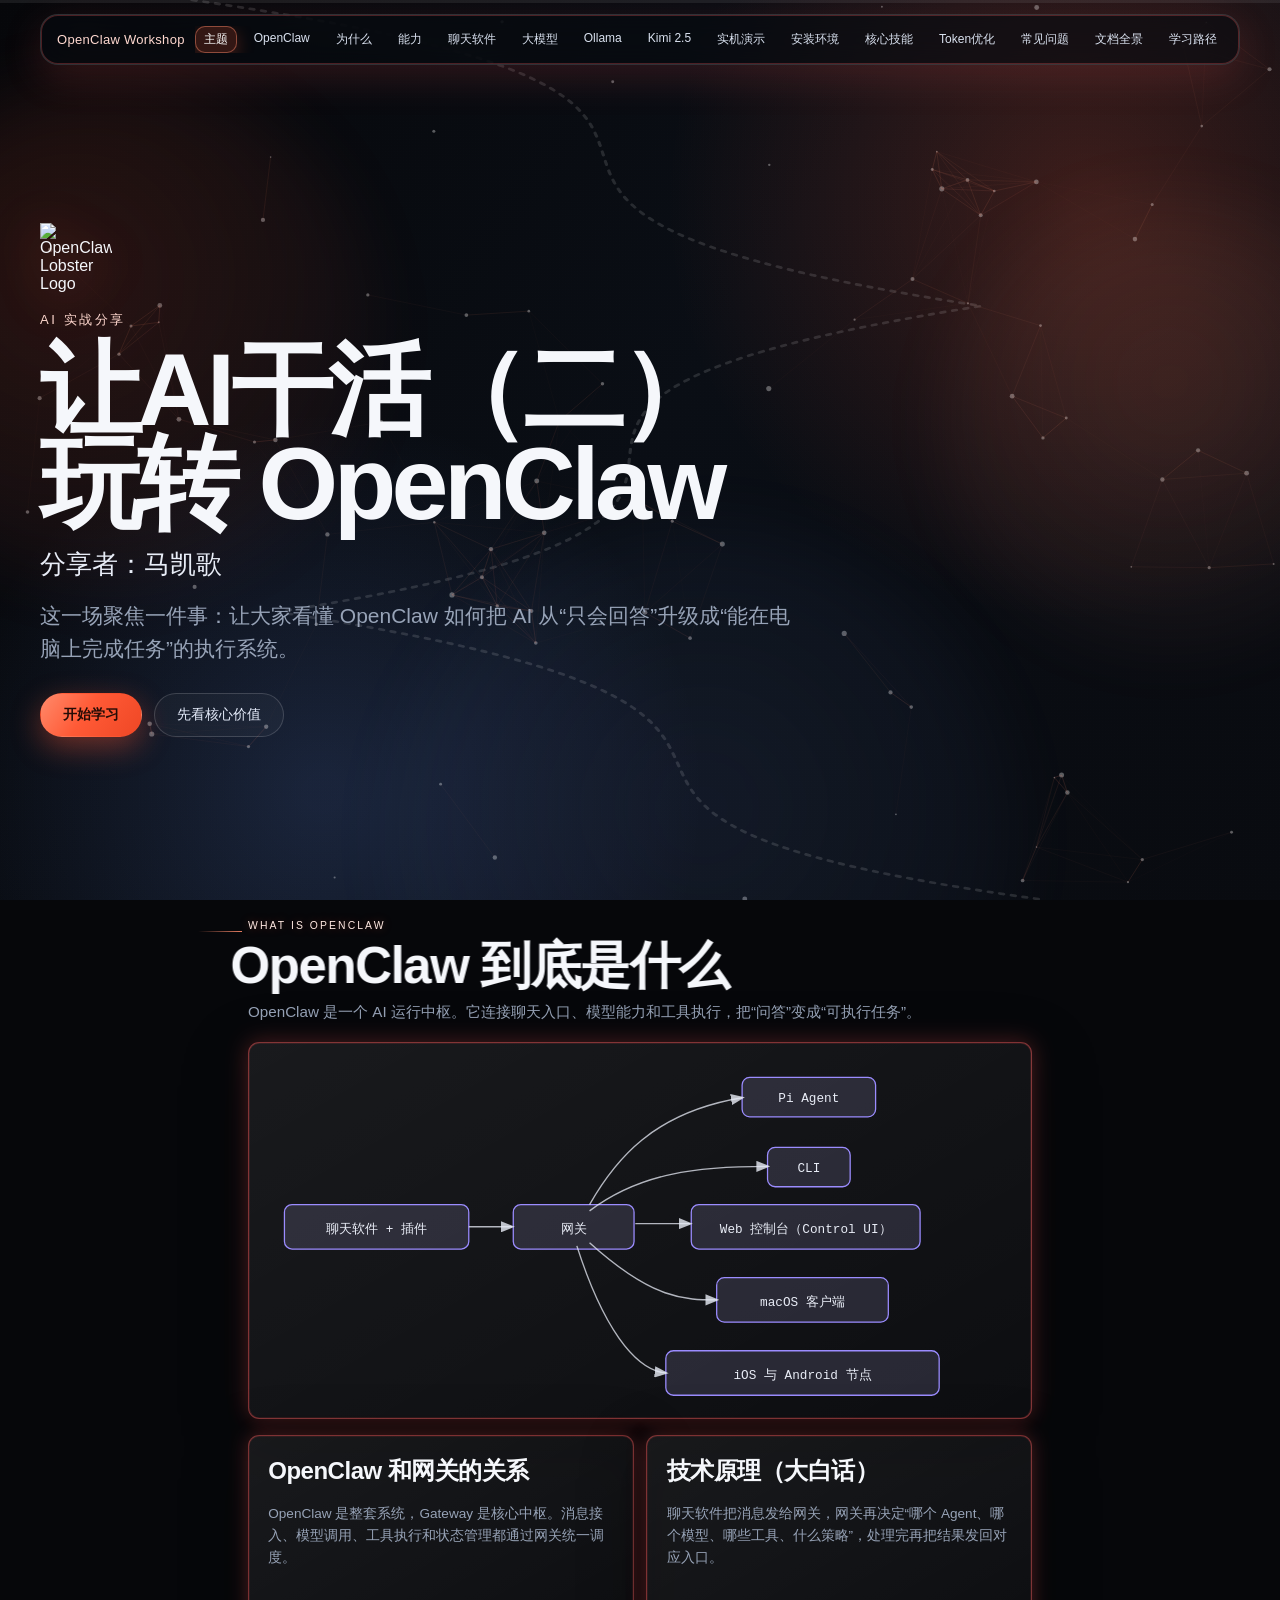
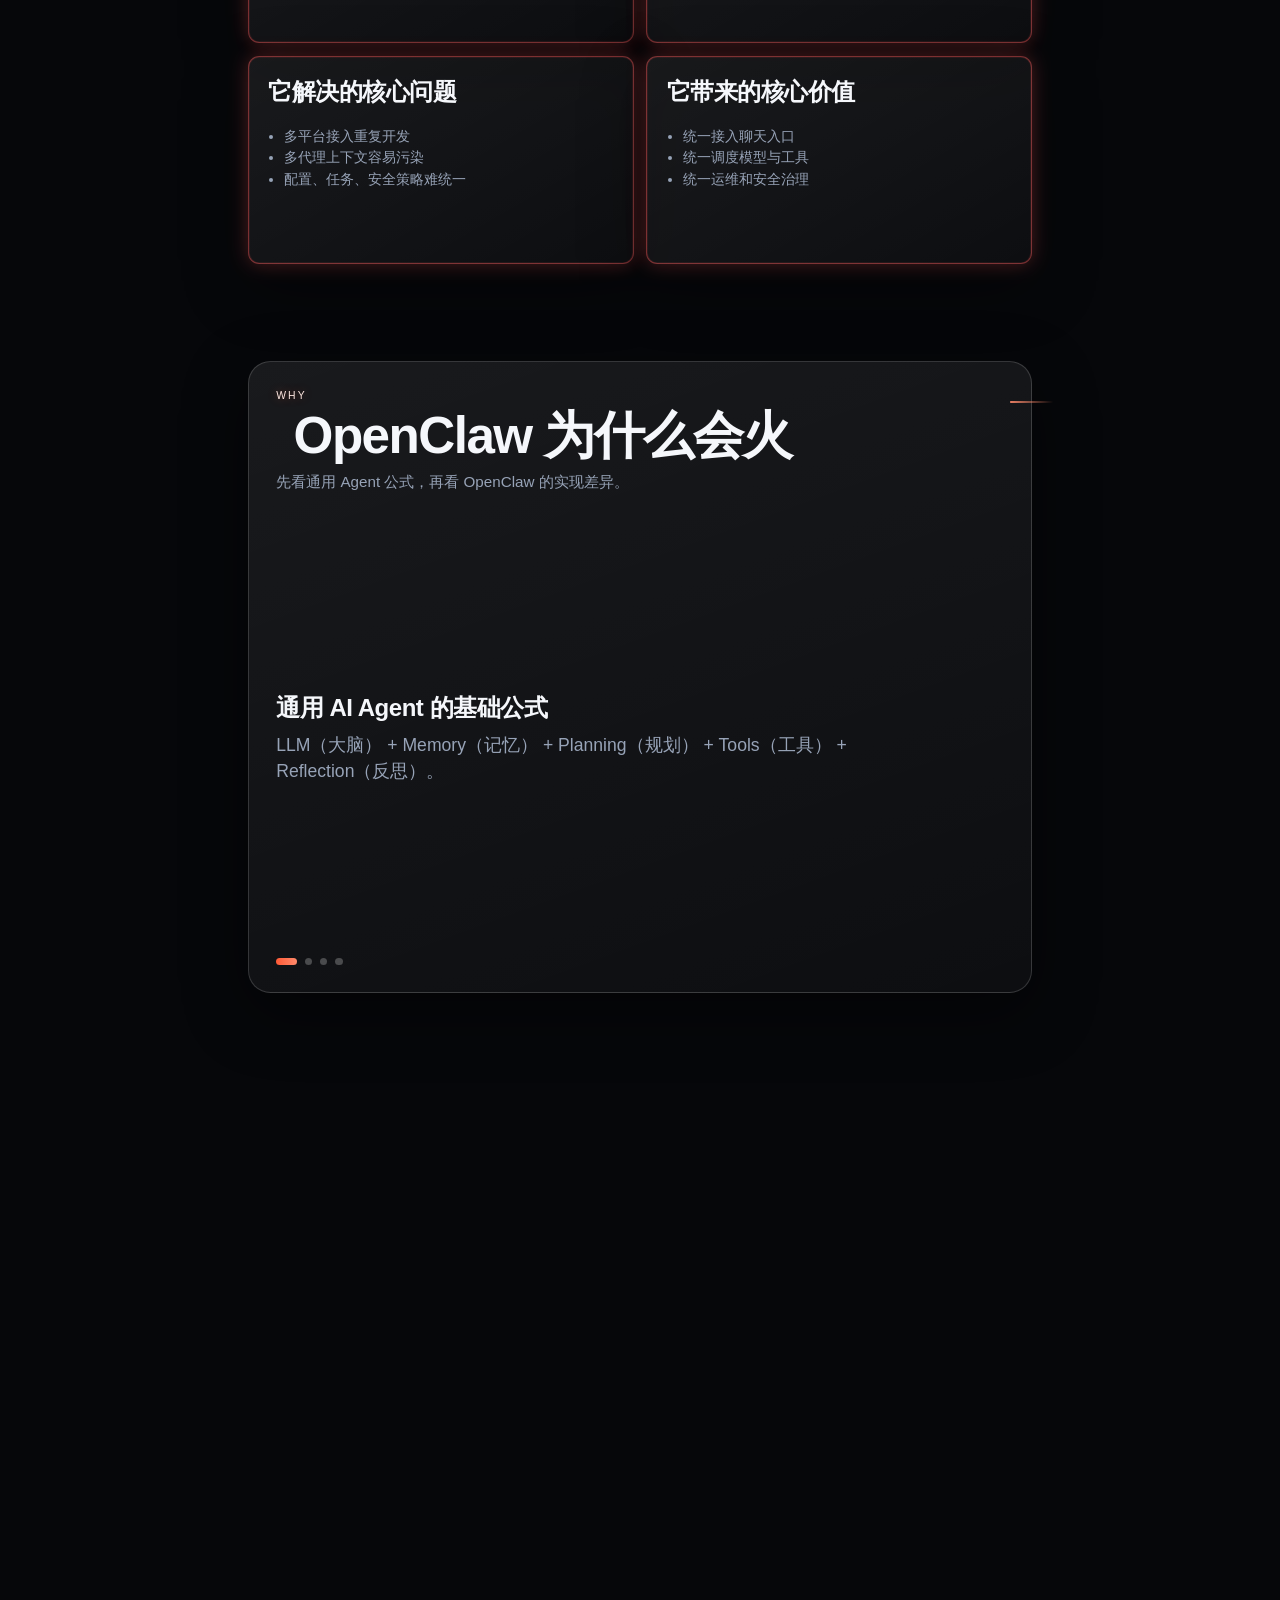
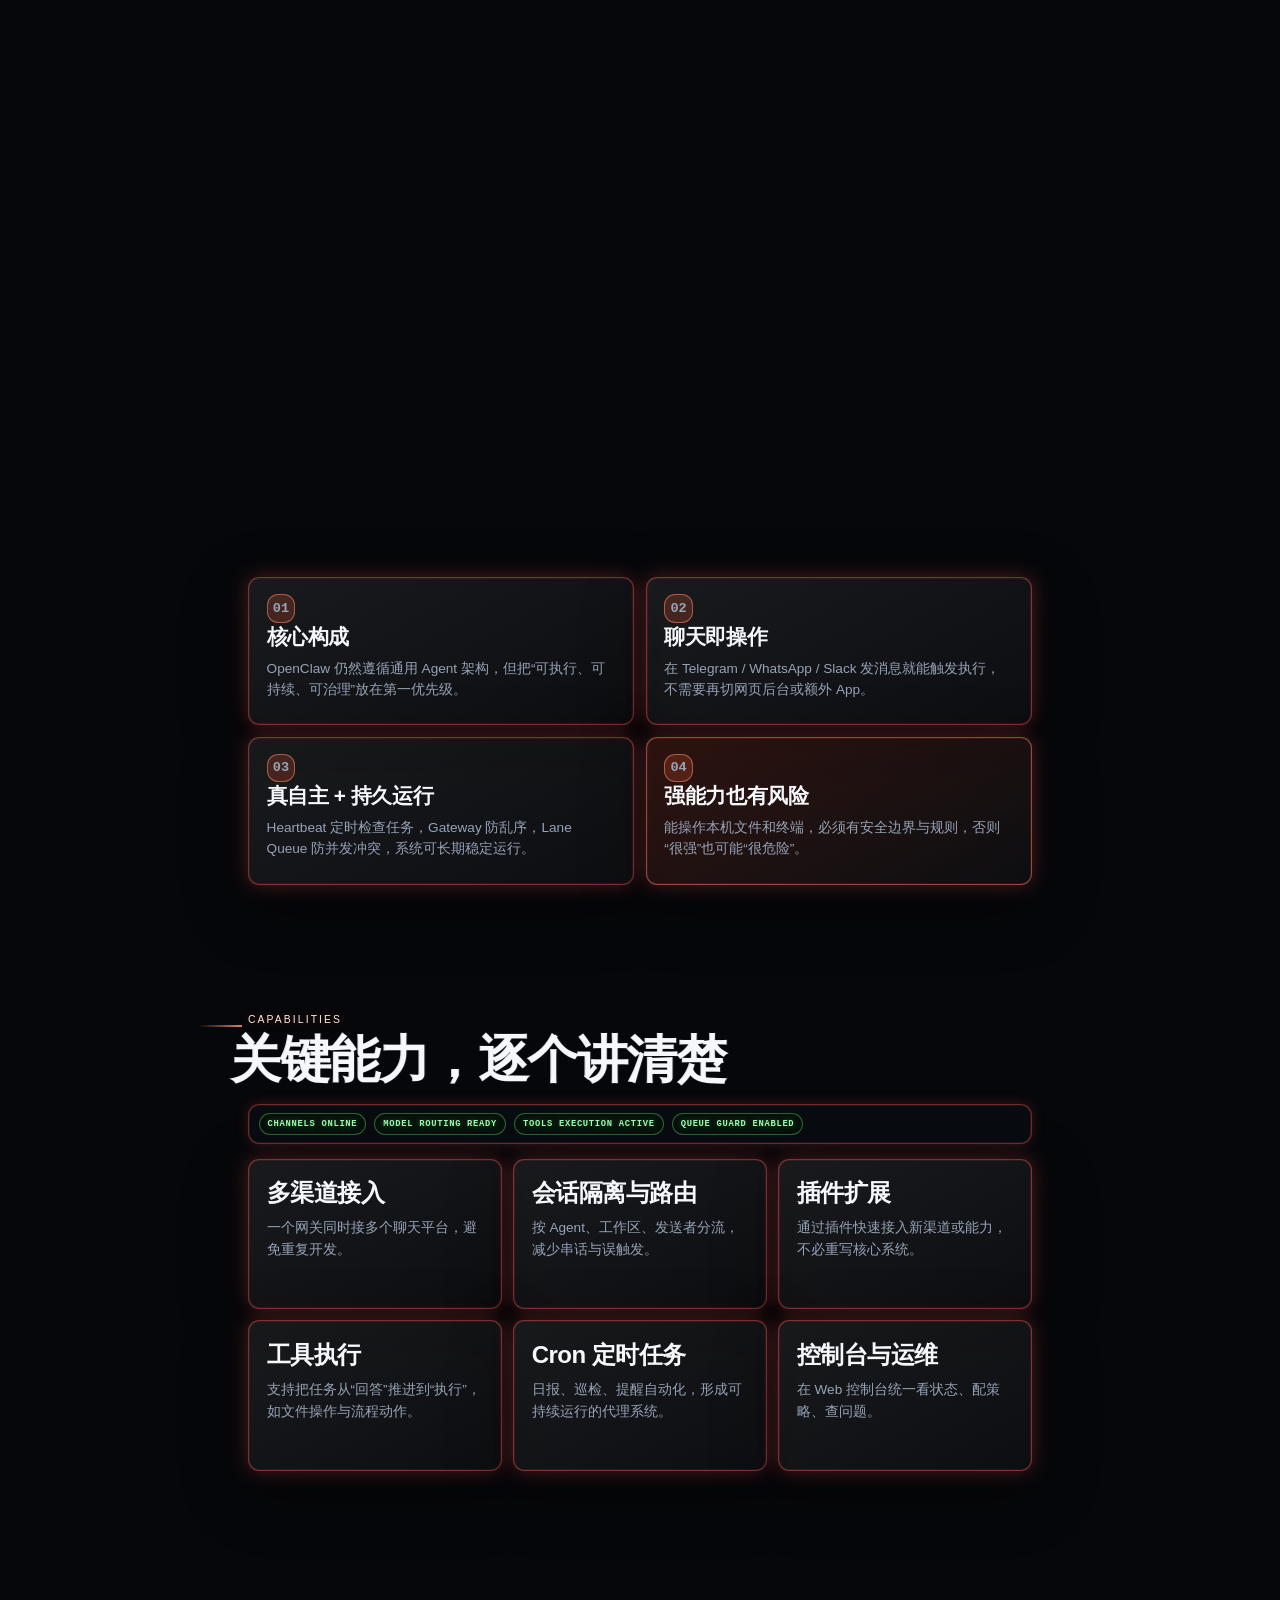
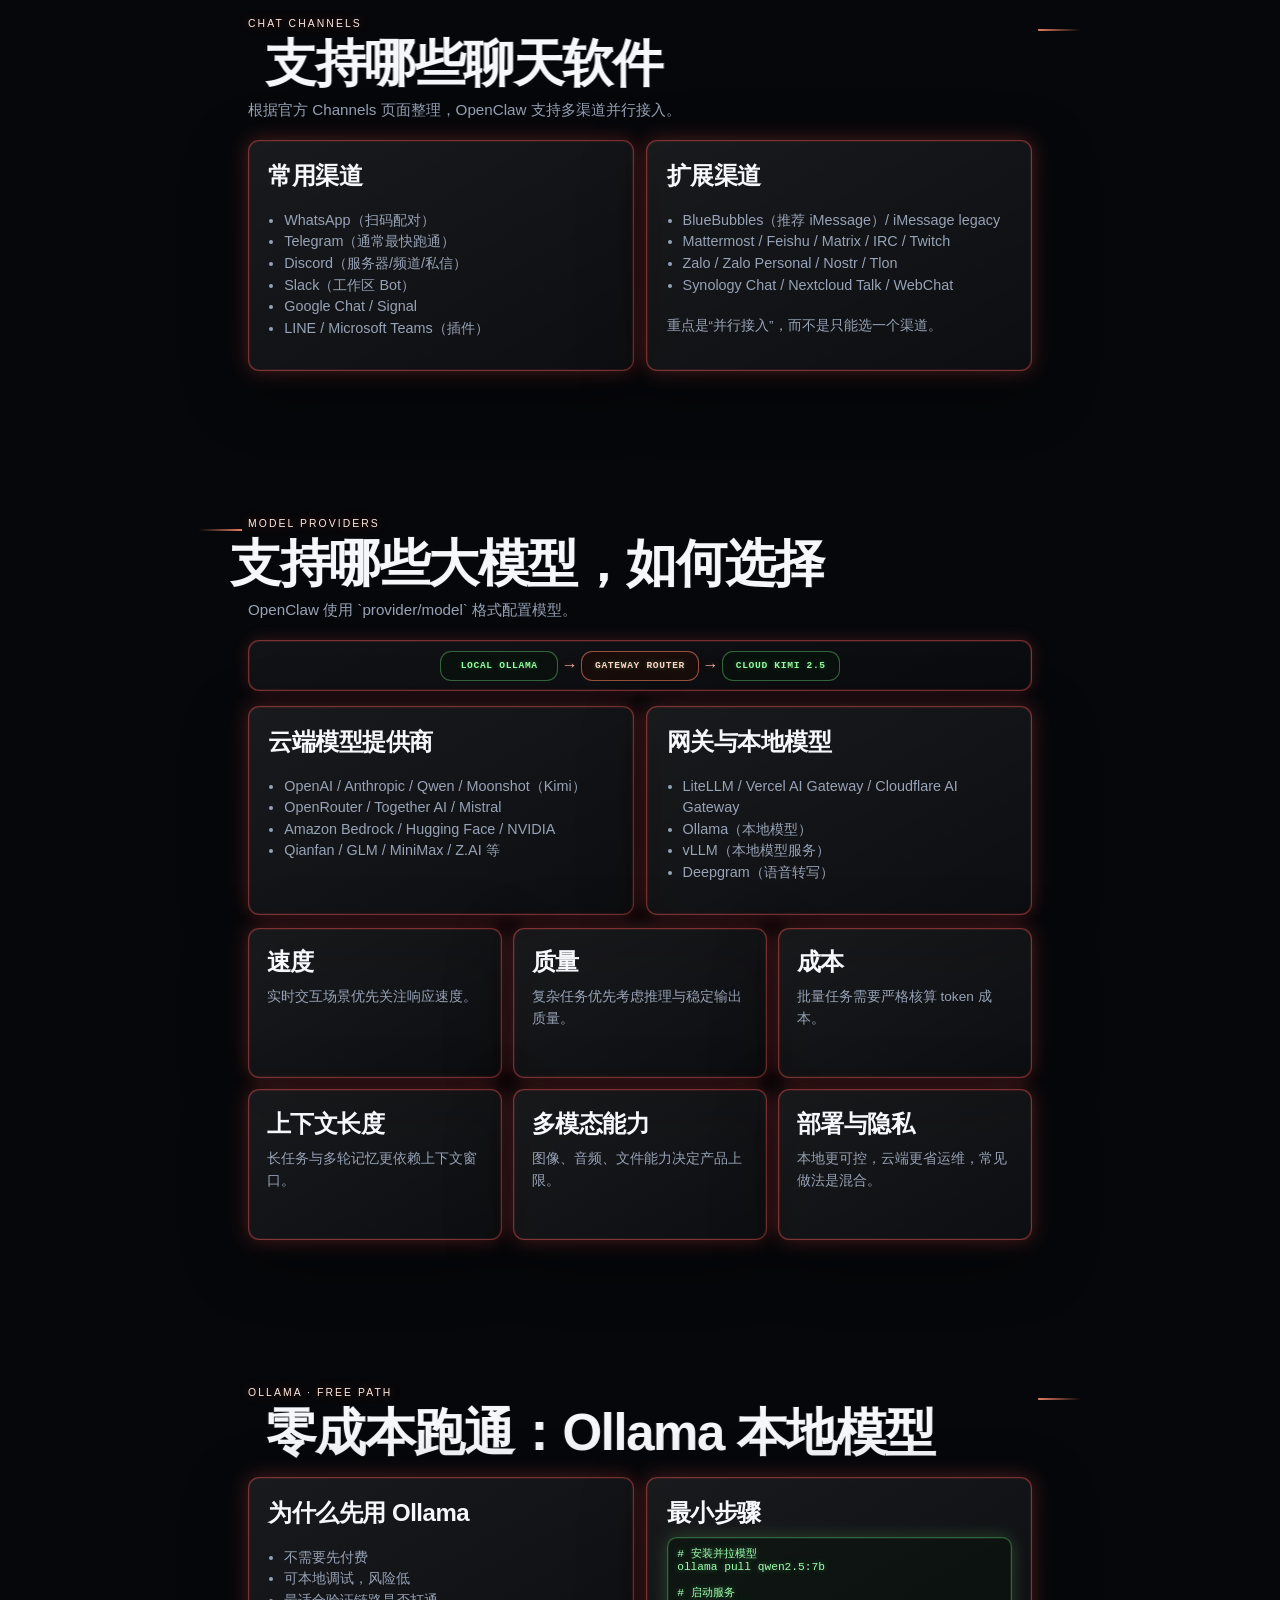
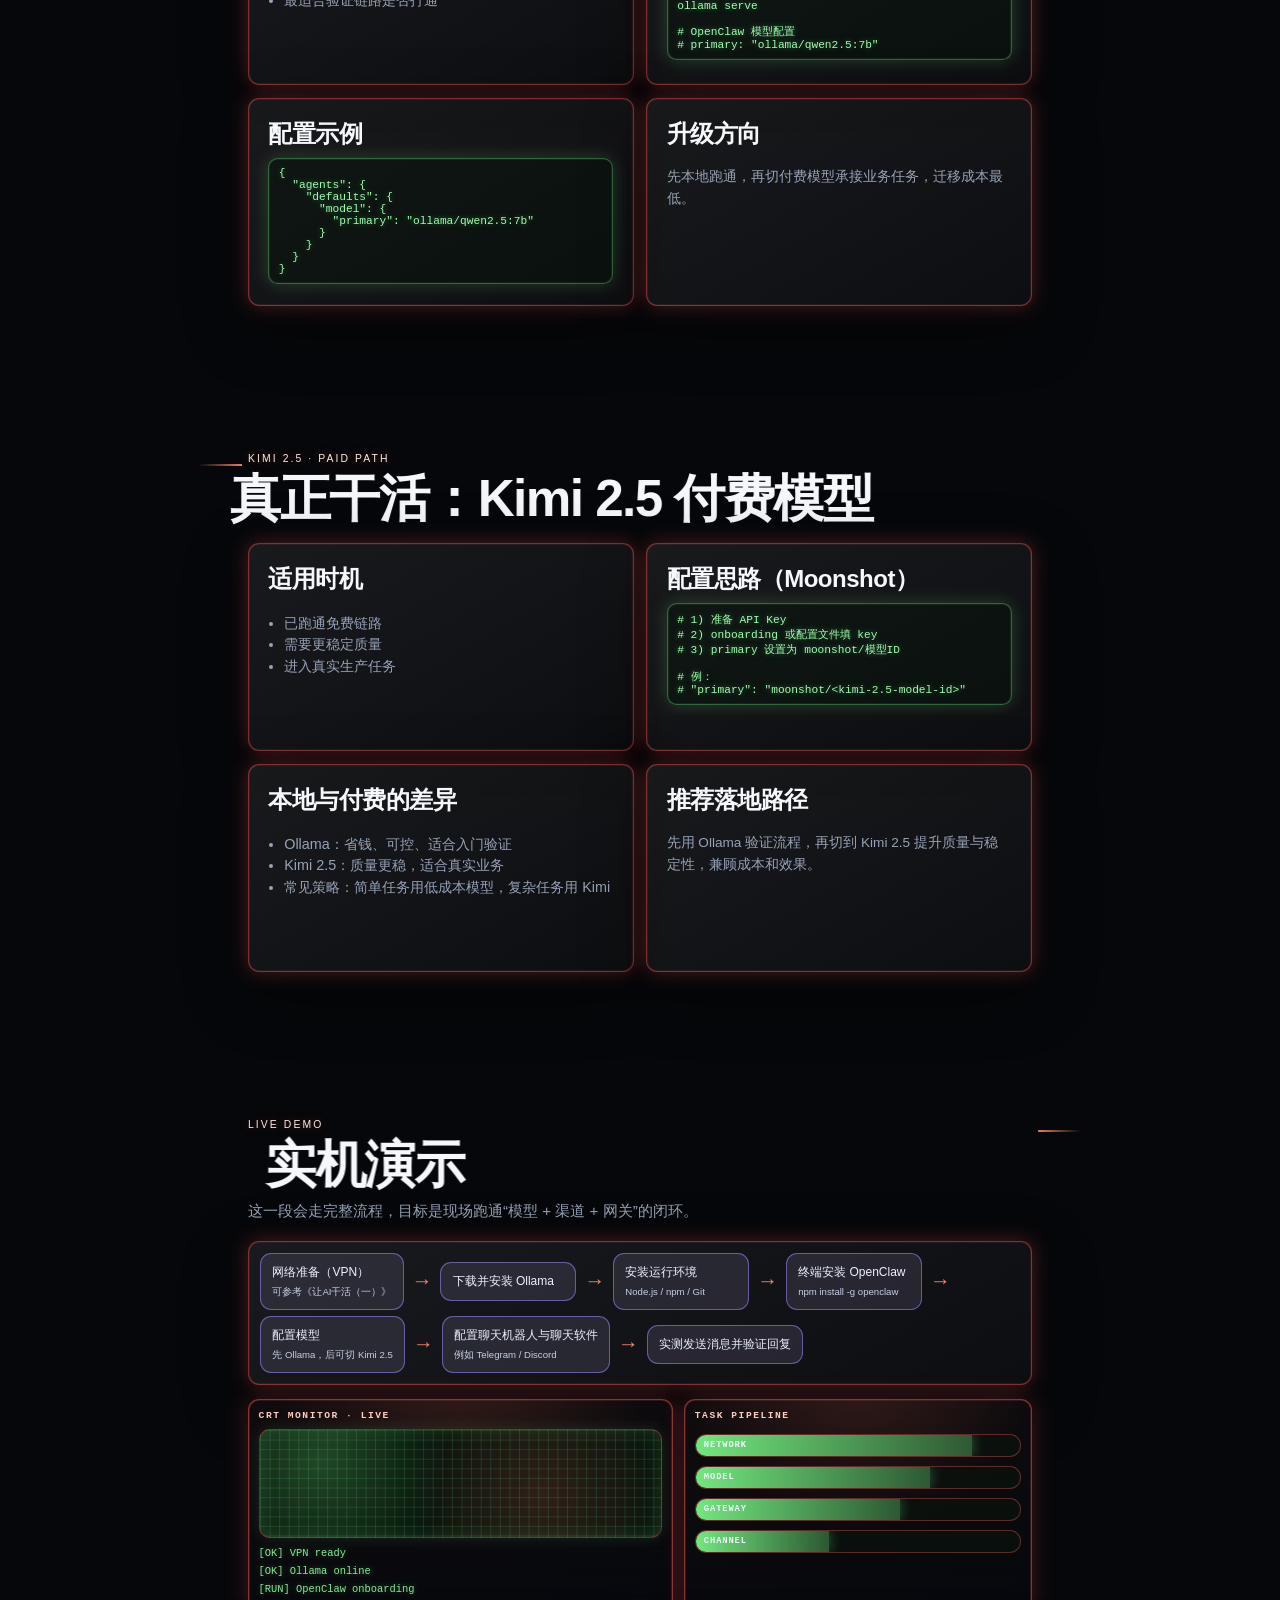
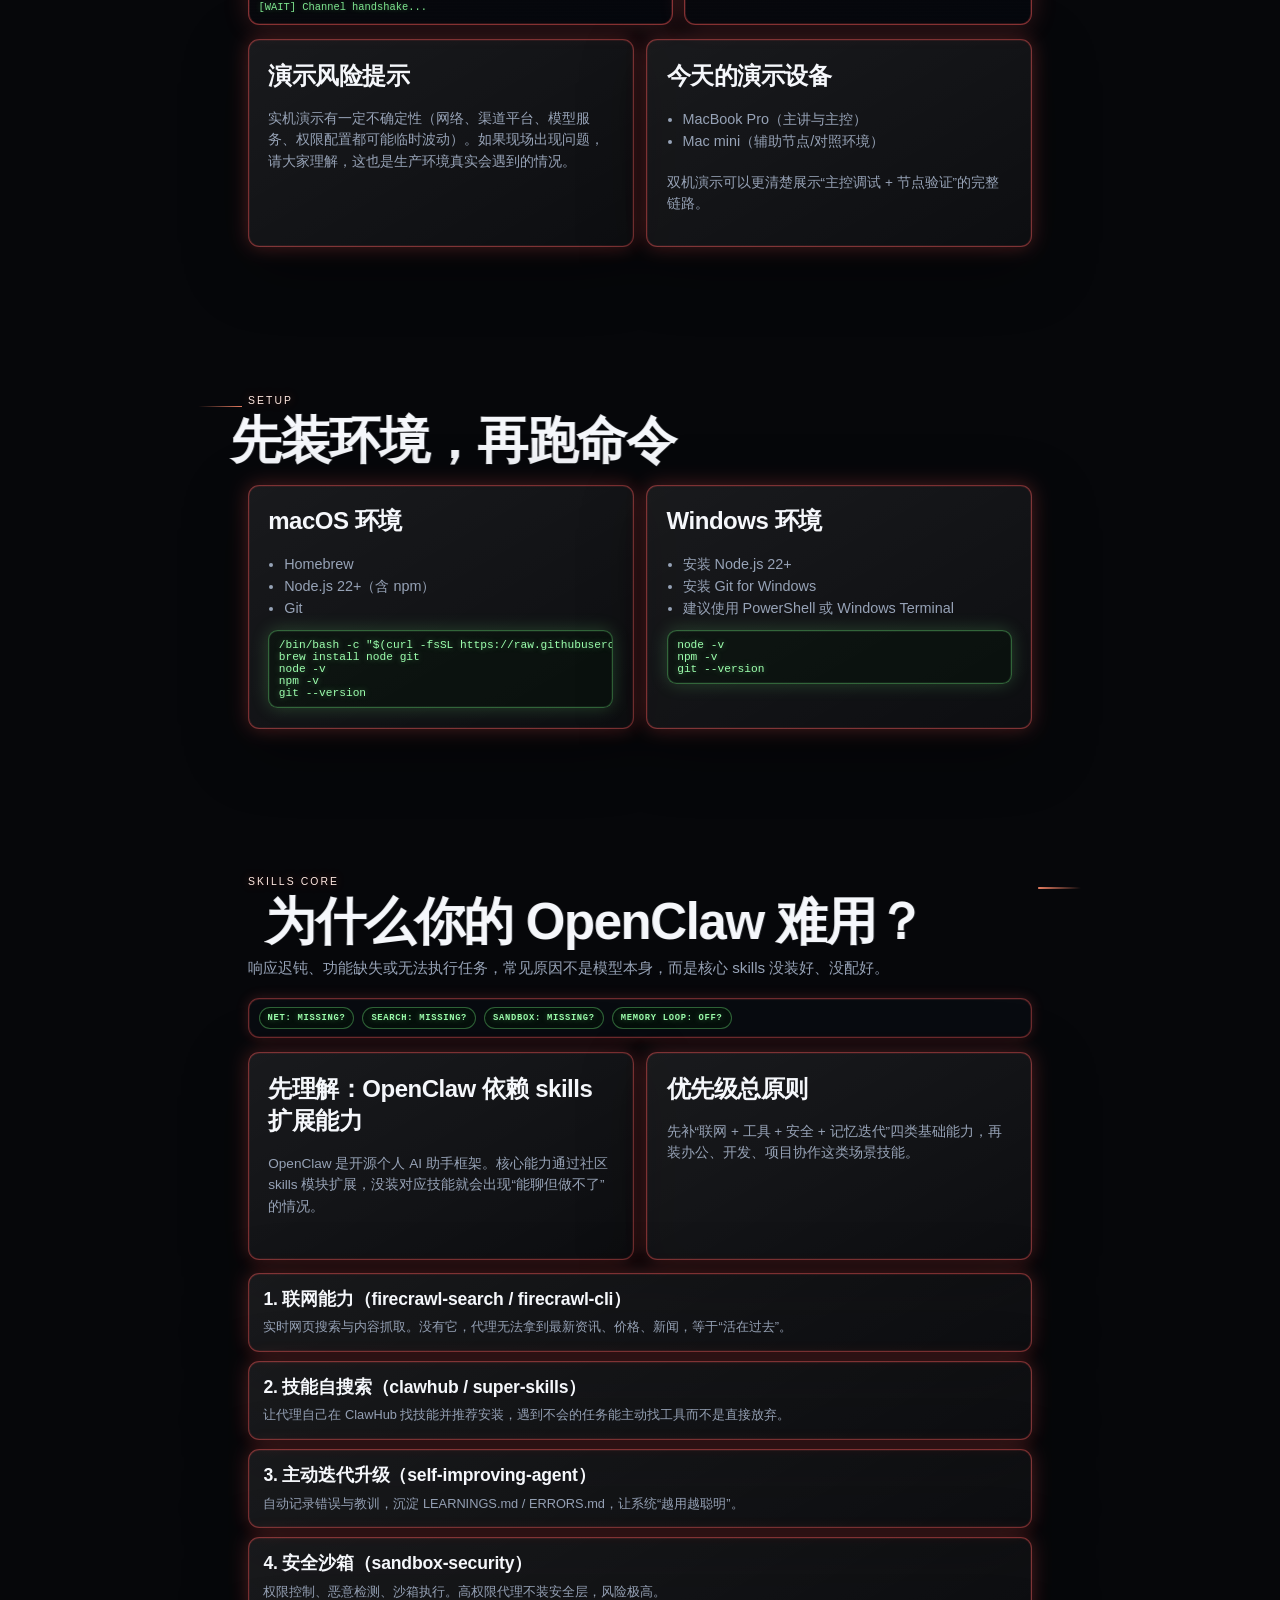
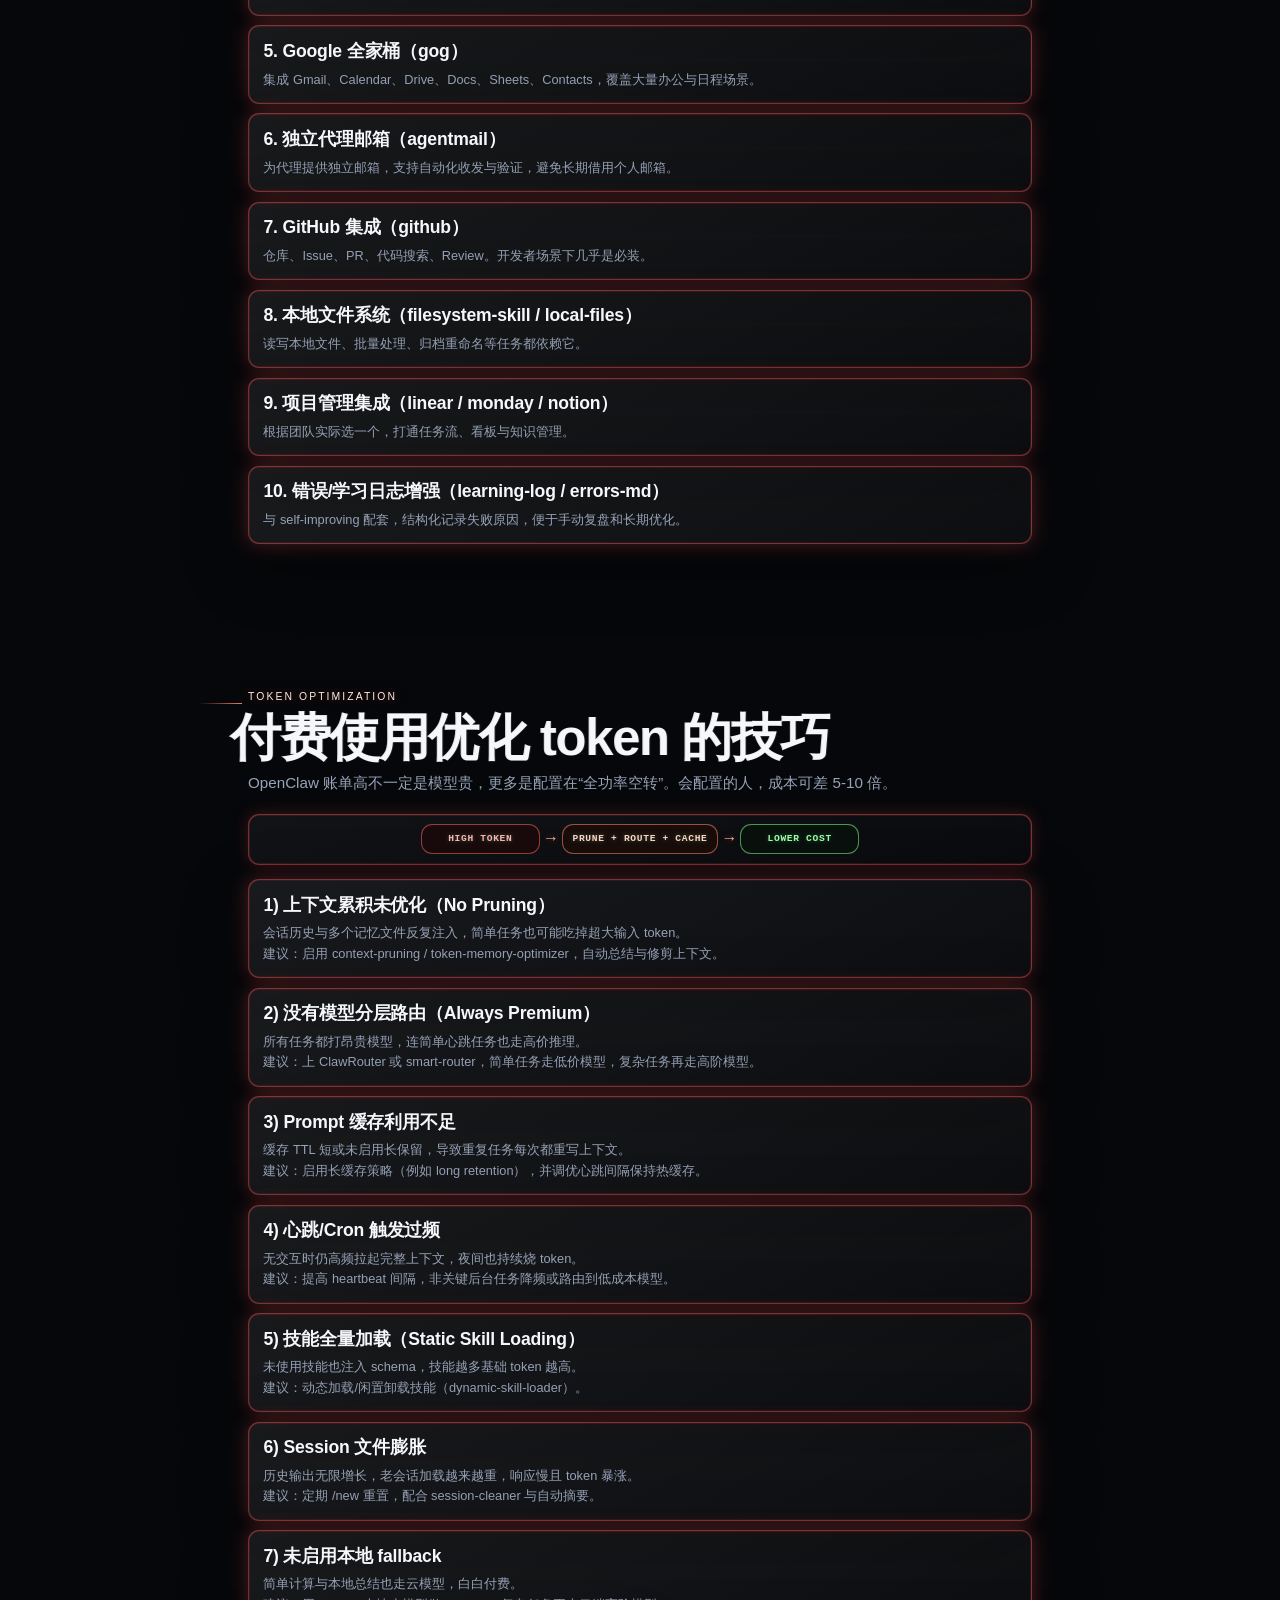
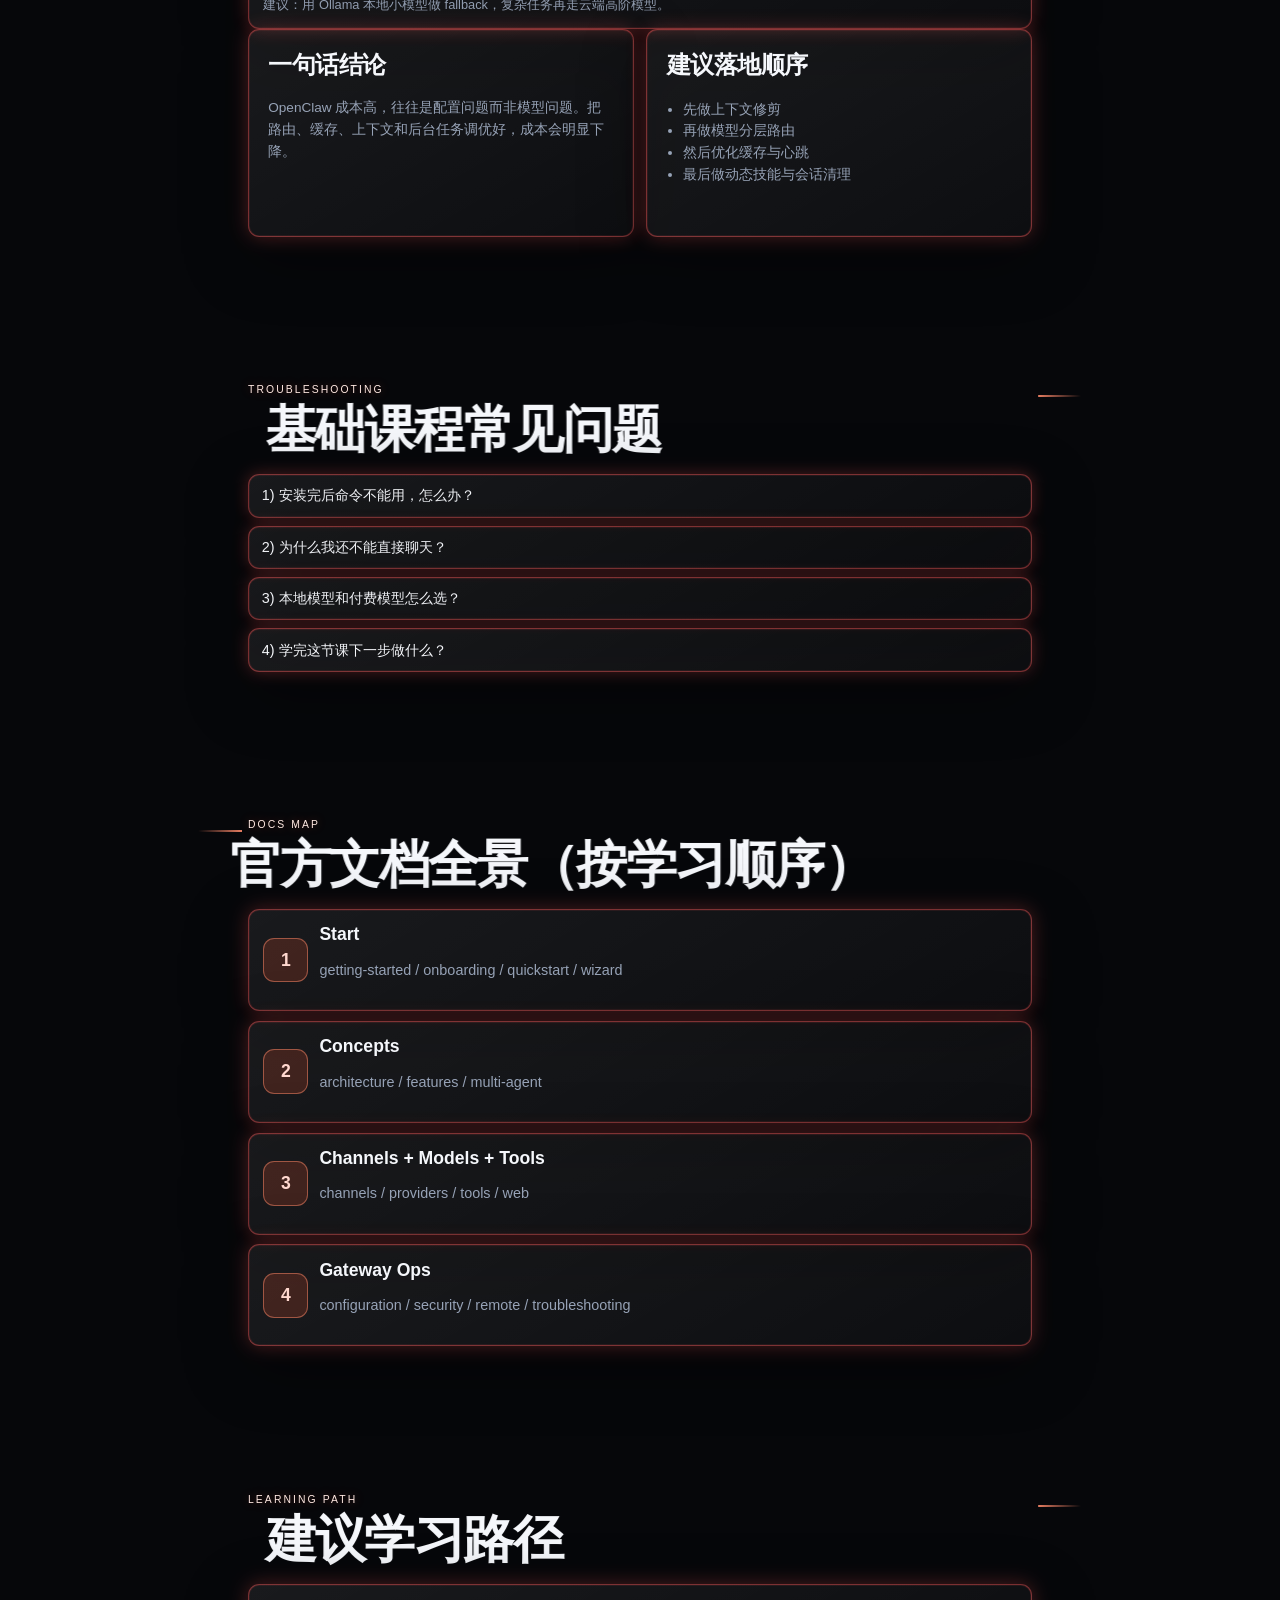
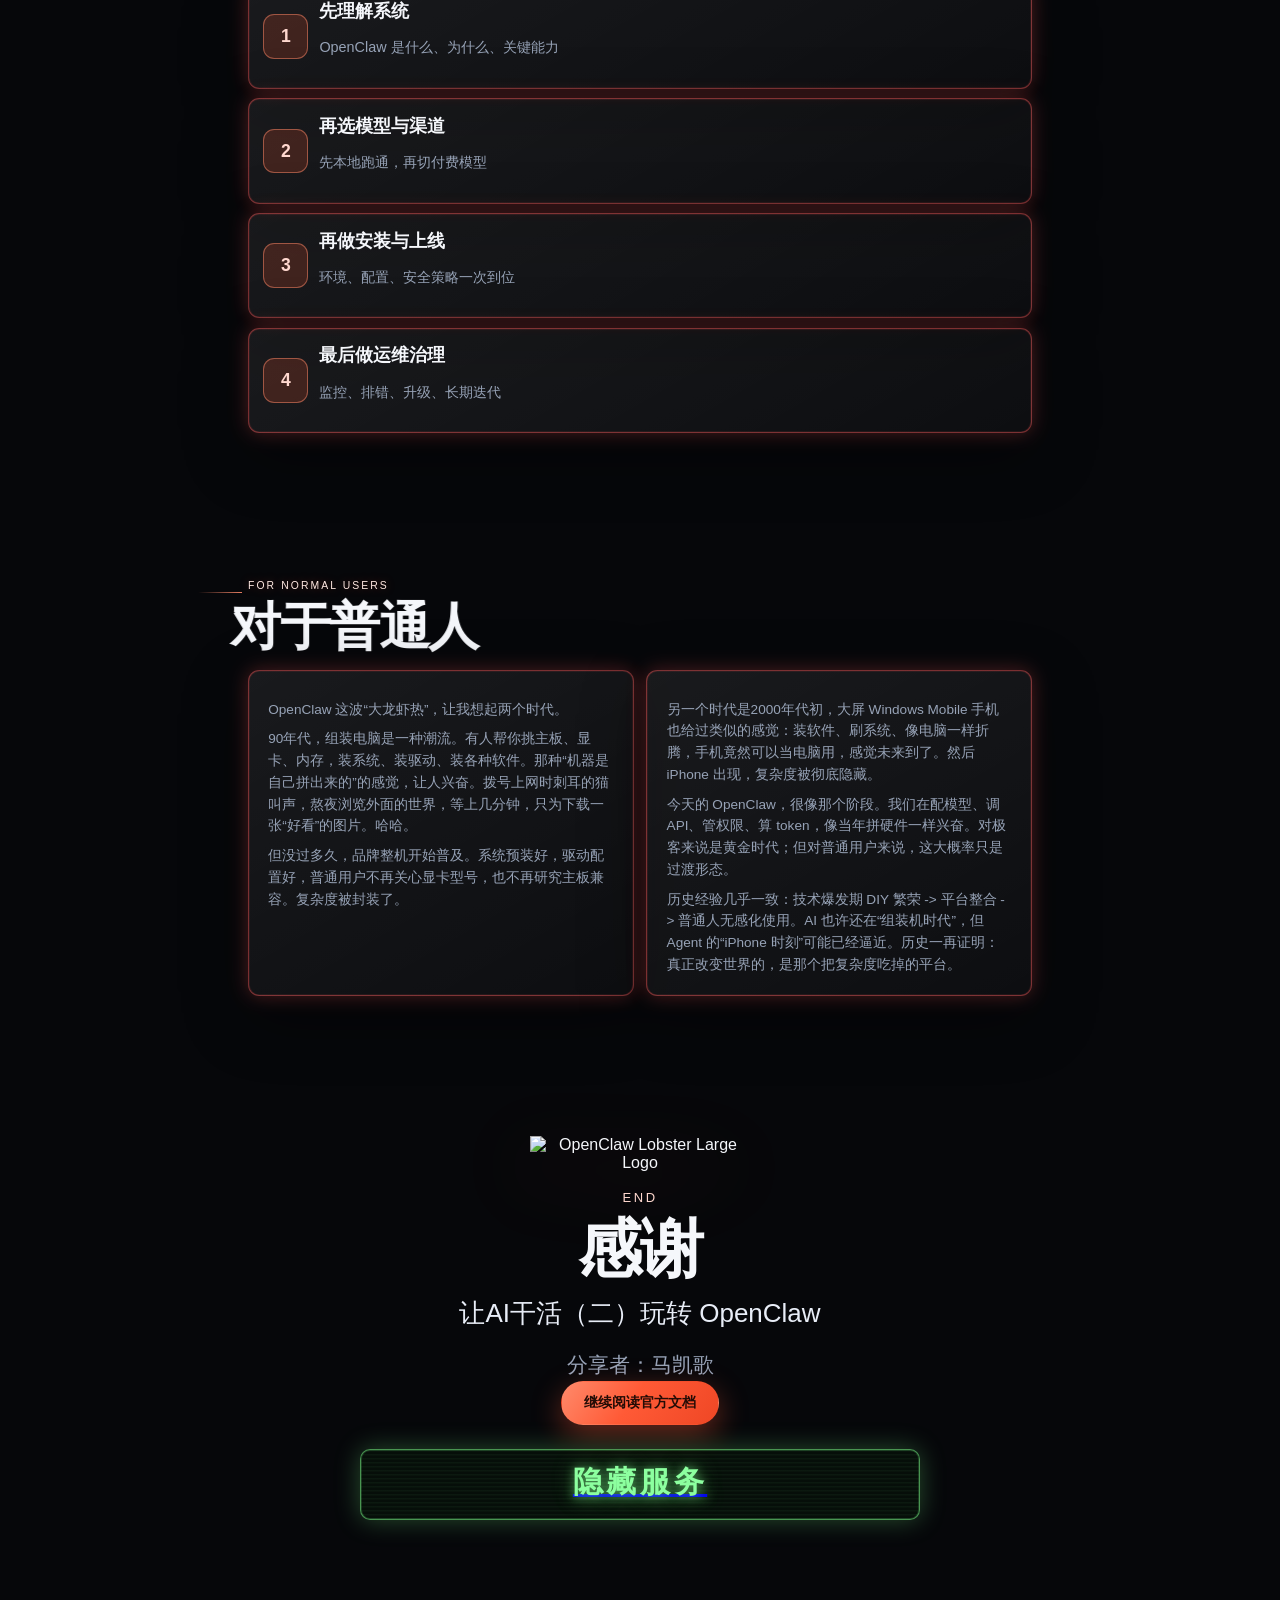
==== index.html @ d79a9dbf "deploy: static site" ====
<!doctype html>
<html lang="zh-CN">
<head>
  <meta charset="UTF-8" />
  <meta name="viewport" content="width=device-width, initial-scale=1" />
  <title>让AI干活（二）玩转OpenClaw - 马凯歌</title>
  <meta name="description" content="苹果官网叙事风 + 极客教学风：从零到进阶玩转 OpenClaw" />
  <link rel="stylesheet" href="./styles.css" />
</head>
<body>
  <canvas id="bg-canvas" aria-hidden="true"></canvas>
  <div class="bg-parallax" aria-hidden="true">
    <span class="bg-orb bg-orb-a"></span>
    <span class="bg-orb bg-orb-b"></span>
    <span class="bg-orb bg-orb-c"></span>
  </div>
  <div class="grain" aria-hidden="true"></div>
  <div class="crt-overlay" aria-hidden="true"></div>
  <div class="route-layer" aria-hidden="true">
    <svg id="route-map" viewBox="0 0 1200 1000" preserveAspectRatio="none">
      <path id="route-base" d="M180 0 C 880 120, 260 220, 920 340 C 280 460, 900 560, 260 680 C 920 800, 360 900, 980 1000"></path>
      <path id="route-active" d="M180 0 C 880 120, 260 220, 920 340 C 280 460, 900 560, 260 680 C 920 800, 360 900, 980 1000"></path>
    </svg>
  </div>
  <div class="progress"><span id="progress-bar"></span></div>

  <header class="nav">
    <div class="logo">OpenClaw Workshop</div>
    <nav>
      <a href="#hero">主题</a>
      <a href="#what">OpenClaw</a>
      <a href="#story">为什么</a>
      <a href="#capabilities">能力</a>
      <a href="#chat-apps">聊天软件</a>
      <a href="#models">大模型</a>
      <a href="#ollama">Ollama</a>
      <a href="#kimi25">Kimi 2.5</a>
      <a href="#live-demo">实机演示</a>
      <a href="#setup">安装环境</a>
      <a href="#skills-core">核心技能</a>
      <a href="#token-opt">Token优化</a>
      <a href="#faq">常见问题</a>
      <a href="#map">文档全景</a>
      <a href="#path">学习路径</a>
      <a href="#for-normal-users">对于普通人</a>
      <a href="#thanks">感谢</a>
    </nav>
  </header>

  <main>
    <section class="hero" id="hero">
      <img class="hero-logo reveal" src="https://mintcdn.com/clawdhub/A8OxQpxR3DcyCCHY/assets/pixel-lobster.svg?fit=max&auto=format&n=A8OxQpxR3DcyCCHY&q=85&s=7d28d01258a677dc2c3e3ad383948e91" alt="OpenClaw Lobster Logo" />
      <p class="eyebrow reveal">AI 实战分享</p>
      <h1 class="reveal">让AI干活（二）<br/>玩转 OpenClaw</h1>
      <p class="subtitle reveal">分享者：马凯歌</p>
      <p class="lead reveal">这一场聚焦一件事：让大家看懂 OpenClaw 如何把 AI 从“只会回答”升级成“能在电脑上完成任务”的执行系统。</p>
      <div class="cta reveal">
        <a href="#what" class="btn primary">开始学习</a>
        <a href="#story" class="btn ghost">先看核心价值</a>
      </div>
    </section>

    <section class="panel-block lobster" id="what">
      <div class="panel-title reveal">
        <p class="eyebrow">WHAT IS OPENCLAW</p>
        <h2>OpenClaw 到底是什么</h2>
        <p class="lead-mini">OpenClaw 是一个 AI 运行中枢。它连接聊天入口、模型能力和工具执行，把“问答”变成“可执行任务”。</p>
      </div>

      <div class="gateway-graph reveal" aria-label="OpenClaw 网关结构图">
        <svg viewBox="0 0 1200 560" role="img" aria-label="左侧聊天软件和插件进入网关，网关连接多个能力出口">
          <defs>
            <style>
              .n { fill: rgba(199, 188, 255, 0.14); stroke: #9b8cff; stroke-width: 2; rx: 12; }
              .t { fill: #e9edf7; font: 500 20px 'SF Mono','Menlo',monospace; }
              .s { stroke: rgba(233,237,247,.75); stroke-width: 2.2; fill: none; }
            </style>
            <marker id="arrow" markerWidth="10" markerHeight="8" refX="8" refY="4" orient="auto">
              <path d="M0,0 L10,4 L0,8 Z" fill="rgba(233,237,247,.8)"></path>
            </marker>
          </defs>

          <rect class="n" x="40" y="240" width="290" height="70"></rect>
          <text class="t" x="185" y="285" text-anchor="middle">聊天软件 + 插件</text>

          <rect class="n" x="400" y="240" width="190" height="70"></rect>
          <text class="t" x="495" y="285" text-anchor="middle">网关</text>

          <rect class="n" x="760" y="40" width="210" height="62"></rect>
          <text class="t" x="865" y="78" text-anchor="middle">Pi Agent</text>

          <rect class="n" x="800" y="150" width="130" height="62"></rect>
          <text class="t" x="865" y="188" text-anchor="middle">CLI</text>

          <rect class="n" x="680" y="240" width="360" height="70"></rect>
          <text class="t" x="860" y="284" text-anchor="middle">Web 控制台（Control UI）</text>

          <rect class="n" x="720" y="355" width="270" height="70"></rect>
          <text class="t" x="855" y="399" text-anchor="middle">macOS 客户端</text>

          <rect class="n" x="640" y="470" width="430" height="70"></rect>
          <text class="t" x="855" y="514" text-anchor="middle">iOS 与 Android 节点</text>

          <path class="s" marker-end="url(#arrow)" d="M330 275 H398"></path>
          <path class="s" marker-end="url(#arrow)" d="M592 270 H678"></path>
          <path class="s" marker-end="url(#arrow)" d="M520 240 C560 170, 620 95, 760 72"></path>
          <path class="s" marker-end="url(#arrow)" d="M520 250 C600 190, 690 180, 800 180"></path>
          <path class="s" marker-end="url(#arrow)" d="M520 300 C620 390, 670 390, 720 390"></path>
          <path class="s" marker-end="url(#arrow)" d="M500 305 C540 430, 590 500, 640 505"></path>
        </svg>
      </div>

      <div class="cards two">
        <article class="card reveal">
          <h3>OpenClaw 和网关的关系</h3>
          <p class="card-desc">OpenClaw 是整套系统，Gateway 是核心中枢。消息接入、模型调用、工具执行和状态管理都通过网关统一调度。</p>
        </article>
        <article class="card reveal">
          <h3>技术原理（大白话）</h3>
          <p class="card-desc">聊天软件把消息发给网关，网关再决定“哪个 Agent、哪个模型、哪些工具、什么策略”，处理完再把结果发回对应入口。</p>
        </article>
        <article class="card reveal">
          <h3>它解决的核心问题</h3>
          <ul>
            <li>多平台接入重复开发</li>
            <li>多代理上下文容易污染</li>
            <li>配置、任务、安全策略难统一</li>
          </ul>
        </article>
        <article class="card reveal">
          <h3>它带来的核心价值</h3>
          <ul>
            <li>统一接入聊天入口</li>
            <li>统一调度模型与工具</li>
            <li>统一运维和安全治理</li>
          </ul>
        </article>
      </div>
    </section>

    <section class="story lobster" id="story">
      <div class="scene" data-scene>
        <div class="sticky">
          <div class="scene-head">
            <p class="eyebrow">WHY</p>
            <h2>OpenClaw 为什么会火</h2>
            <p class="lead-mini">先看通用 Agent 公式，再看 OpenClaw 的实现差异。</p>
          </div>
          <div class="slides">
            <article class="slide is-active" data-step="0">
              <h3>通用 AI Agent 的基础公式</h3>
              <p>LLM（大脑） + Memory（记忆） + Planning（规划） + Tools（工具） + Reflection（反思）。</p>
            </article>
            <article class="slide" data-step="1">
              <h3>OpenClaw 的实现方式更“平民化”</h3>
              <p>通过 `soul.md`、`memory.md`、`SKILL.md` 直接改行为和能力，不依赖复杂数据库与向量检索，小白也能上手。</p>
            </article>
            <article class="slide" data-step="2">
              <h3>它不是“等你问”，而是“持续在干活”</h3>
              <p>Heartbeat 定时唤醒、Gateway 统一中枢、Lane Queue 控并发，让代理 24/7 更接近真人助理。</p>
            </article>
            <article class="slide" data-step="3">
              <h3>它强大的同时也有代价</h3>
              <p>本地执行与高权限意味着能力很强，也必须用清晰原则和边界去约束（例如在 soul.md 中定义安全规则）。</p>
            </article>
          </div>
          <div class="dots" data-dots></div>
        </div>
      </div>
      <div class="hot-grid reveal">
        <article class="hot-card">
          <p class="hot-badge">01</p>
          <h3>核心构成</h3>
          <p>OpenClaw 仍然遵循通用 Agent 架构，但把“可执行、可持续、可治理”放在第一优先级。</p>
        </article>
        <article class="hot-card">
          <p class="hot-badge">02</p>
          <h3>聊天即操作</h3>
          <p>在 Telegram / WhatsApp / Slack 发消息就能触发执行，不需要再切网页后台或额外 App。</p>
        </article>
        <article class="hot-card">
          <p class="hot-badge">03</p>
          <h3>真自主 + 持久运行</h3>
          <p>Heartbeat 定时检查任务，Gateway 防乱序，Lane Queue 防并发冲突，系统可长期稳定运行。</p>
        </article>
        <article class="hot-card hot-card-danger">
          <p class="hot-badge">04</p>
          <h3>强能力也有风险</h3>
          <p>能操作本机文件和终端，必须有安全边界与规则，否则“很强”也可能“很危险”。</p>
        </article>
      </div>
    </section>

    <section class="panel-block lobster" id="capabilities">
      <div class="panel-title reveal">
        <p class="eyebrow">CAPABILITIES</p>
        <h2>关键能力，逐个讲清楚</h2>
      </div>
      <div class="pixel-strip reveal" aria-label="能力像素总览">
        <span>CHANNELS ONLINE</span>
        <span>MODEL ROUTING READY</span>
        <span>TOOLS EXECUTION ACTIVE</span>
        <span>QUEUE GUARD ENABLED</span>
      </div>
      <div class="feature-grid">
        <article class="feature reveal"><h3>多渠道接入</h3><p>一个网关同时接多个聊天平台，避免重复开发。</p></article>
        <article class="feature reveal"><h3>会话隔离与路由</h3><p>按 Agent、工作区、发送者分流，减少串话与误触发。</p></article>
        <article class="feature reveal"><h3>插件扩展</h3><p>通过插件快速接入新渠道或能力，不必重写核心系统。</p></article>
        <article class="feature reveal"><h3>工具执行</h3><p>支持把任务从“回答”推进到“执行”，如文件操作与流程动作。</p></article>
        <article class="feature reveal"><h3>Cron 定时任务</h3><p>日报、巡检、提醒自动化，形成可持续运行的代理系统。</p></article>
        <article class="feature reveal"><h3>控制台与运维</h3><p>在 Web 控制台统一看状态、配策略、查问题。</p></article>
      </div>
    </section>

    <section class="panel-block lobster" id="chat-apps">
      <div class="panel-title reveal">
        <p class="eyebrow">CHAT CHANNELS</p>
        <h2>支持哪些聊天软件</h2>
        <p class="lead-mini">根据官方 Channels 页面整理，OpenClaw 支持多渠道并行接入。</p>
      </div>
      <div class="cards two">
        <article class="card reveal">
          <h3>常用渠道</h3>
          <ul>
            <li>WhatsApp（扫码配对）</li>
            <li>Telegram（通常最快跑通）</li>
            <li>Discord（服务器/频道/私信）</li>
            <li>Slack（工作区 Bot）</li>
            <li>Google Chat / Signal</li>
            <li>LINE / Microsoft Teams（插件）</li>
          </ul>
        </article>
        <article class="card reveal">
          <h3>扩展渠道</h3>
          <ul>
            <li>BlueBubbles（推荐 iMessage）/ iMessage legacy</li>
            <li>Mattermost / Feishu / Matrix / IRC / Twitch</li>
            <li>Zalo / Zalo Personal / Nostr / Tlon</li>
            <li>Synology Chat / Nextcloud Talk / WebChat</li>
          </ul>
          <p class="card-desc">重点是“并行接入”，而不是只能选一个渠道。</p>
        </article>
      </div>
    </section>

    <section class="panel-block lobster" id="models">
      <div class="panel-title reveal">
        <p class="eyebrow">MODEL PROVIDERS</p>
        <h2>支持哪些大模型，如何选择</h2>
        <p class="lead-mini">OpenClaw 使用 `provider/model` 格式配置模型。</p>
      </div>
      <div class="pixel-mini reveal" aria-label="模型路由像素图">
        <div class="pixel-mini-node">LOCAL OLLAMA</div>
        <div class="pixel-mini-arrow">→</div>
        <div class="pixel-mini-node focus">GATEWAY ROUTER</div>
        <div class="pixel-mini-arrow">→</div>
        <div class="pixel-mini-node">CLOUD KIMI 2.5</div>
      </div>
      <div class="cards two">
        <article class="card reveal">
          <h3>云端模型提供商</h3>
          <ul>
            <li>OpenAI / Anthropic / Qwen / Moonshot（Kimi）</li>
            <li>OpenRouter / Together AI / Mistral</li>
            <li>Amazon Bedrock / Hugging Face / NVIDIA</li>
            <li>Qianfan / GLM / MiniMax / Z.AI 等</li>
          </ul>
        </article>
        <article class="card reveal">
          <h3>网关与本地模型</h3>
          <ul>
            <li>LiteLLM / Vercel AI Gateway / Cloudflare AI Gateway</li>
            <li>Ollama（本地模型）</li>
            <li>vLLM（本地模型服务）</li>
            <li>Deepgram（语音转写）</li>
          </ul>
        </article>
      </div>
      <div class="feature-grid mt">
        <article class="feature reveal"><h3>速度</h3><p>实时交互场景优先关注响应速度。</p></article>
        <article class="feature reveal"><h3>质量</h3><p>复杂任务优先考虑推理与稳定输出质量。</p></article>
        <article class="feature reveal"><h3>成本</h3><p>批量任务需要严格核算 token 成本。</p></article>
        <article class="feature reveal"><h3>上下文长度</h3><p>长任务与多轮记忆更依赖上下文窗口。</p></article>
        <article class="feature reveal"><h3>多模态能力</h3><p>图像、音频、文件能力决定产品上限。</p></article>
        <article class="feature reveal"><h3>部署与隐私</h3><p>本地更可控，云端更省运维，常见做法是混合。</p></article>
      </div>
    </section>

    <section class="panel-block lobster" id="ollama">
      <div class="panel-title reveal">
        <p class="eyebrow">OLLAMA · FREE PATH</p>
        <h2>零成本跑通：Ollama 本地模型</h2>
      </div>
      <div class="cards two">
        <article class="card reveal">
          <h3>为什么先用 Ollama</h3>
          <ul>
            <li>不需要先付费</li>
            <li>可本地调试，风险低</li>
            <li>最适合验证链路是否打通</li>
          </ul>
        </article>
        <article class="card reveal">
          <h3>最小步骤</h3>
<pre><code># 安装并拉模型
ollama pull qwen2.5:7b

# 启动服务
ollama serve

# OpenClaw 模型配置
# primary: "ollama/qwen2.5:7b"</code></pre>
        </article>
        <article class="card reveal">
          <h3>配置示例</h3>
<pre><code>{
  "agents": {
    "defaults": {
      "model": {
        "primary": "ollama/qwen2.5:7b"
      }
    }
  }
}</code></pre>
        </article>
        <article class="card reveal">
          <h3>升级方向</h3>
          <p class="card-desc">先本地跑通，再切付费模型承接业务任务，迁移成本最低。</p>
        </article>
      </div>
    </section>

    <section class="panel-block lobster" id="kimi25">
      <div class="panel-title reveal">
        <p class="eyebrow">KIMI 2.5 · PAID PATH</p>
        <h2>真正干活：Kimi 2.5 付费模型</h2>
      </div>
      <div class="cards two">
        <article class="card reveal">
          <h3>适用时机</h3>
          <ul>
            <li>已跑通免费链路</li>
            <li>需要更稳定质量</li>
            <li>进入真实生产任务</li>
          </ul>
        </article>
        <article class="card reveal">
          <h3>配置思路（Moonshot）</h3>
<pre><code># 1) 准备 API Key
# 2) onboarding 或配置文件填 key
# 3) primary 设置为 moonshot/模型ID

# 例：
# "primary": "moonshot/&lt;kimi-2.5-model-id&gt;"</code></pre>
        </article>
        <article class="card reveal">
          <h3>本地与付费的差异</h3>
          <ul>
            <li>Ollama：省钱、可控、适合入门验证</li>
            <li>Kimi 2.5：质量更稳，适合真实业务</li>
            <li>常见策略：简单任务用低成本模型，复杂任务用 Kimi</li>
          </ul>
        </article>
        <article class="card reveal">
          <h3>推荐落地路径</h3>
          <p class="card-desc">先用 Ollama 验证流程，再切到 Kimi 2.5 提升质量与稳定性，兼顾成本和效果。</p>
        </article>
      </div>
    </section>

    <section class="panel-block lobster" id="live-demo">
      <div class="panel-title reveal">
        <p class="eyebrow">LIVE DEMO</p>
        <h2>实机演示</h2>
        <p class="lead-mini">这一段会走完整流程，目标是现场跑通“模型 + 渠道 + 网关”的闭环。</p>
      </div>

      <div class="demo-flow reveal" aria-label="实机演示流程图">
        <div class="demo-step">网络准备（VPN）<small>可参考《让AI干活（一）》</small></div>
        <div class="demo-arrow">→</div>
        <div class="demo-step">下载并安装 Ollama</div>
        <div class="demo-arrow">→</div>
        <div class="demo-step">安装运行环境<small>Node.js / npm / Git</small></div>
        <div class="demo-arrow">→</div>
        <div class="demo-step">终端安装 OpenClaw<small>npm install -g openclaw</small></div>
        <div class="demo-arrow">→</div>
        <div class="demo-step">配置模型<small>先 Ollama，后可切 Kimi 2.5</small></div>
        <div class="demo-arrow">→</div>
        <div class="demo-step">配置聊天机器人与聊天软件<small>例如 Telegram / Discord</small></div>
        <div class="demo-arrow">→</div>
        <div class="demo-step">实测发送消息并验证回复</div>
      </div>
      <div class="pixel-showcase reveal">
        <div class="pixel-screen">
          <div class="pixel-header">CRT MONITOR · LIVE</div>
          <div class="pixel-grid"></div>
          <div class="pixel-log">
            <span>[OK] VPN ready</span>
            <span>[OK] Ollama online</span>
            <span>[RUN] OpenClaw onboarding</span>
            <span>[WAIT] Channel handshake...</span>
          </div>
        </div>
        <div class="pixel-screen">
          <div class="pixel-header">TASK PIPELINE</div>
          <div class="pixel-bars">
            <div class="bar"><i style="width:85%"></i><b>Network</b></div>
            <div class="bar"><i style="width:72%"></i><b>Model</b></div>
            <div class="bar"><i style="width:63%"></i><b>Gateway</b></div>
            <div class="bar"><i style="width:41%"></i><b>Channel</b></div>
          </div>
        </div>
      </div>

      <div class="cards two">
        <article class="card reveal">
          <h3>演示风险提示</h3>
          <p class="card-desc">实机演示有一定不确定性（网络、渠道平台、模型服务、权限配置都可能临时波动）。如果现场出现问题，请大家理解，这也是生产环境真实会遇到的情况。</p>
        </article>
        <article class="card reveal">
          <h3>今天的演示设备</h3>
          <ul>
            <li>MacBook Pro（主讲与主控）</li>
            <li>Mac mini（辅助节点/对照环境）</li>
          </ul>
          <p class="card-desc">双机演示可以更清楚展示“主控调试 + 节点验证”的完整链路。</p>
        </article>
      </div>
    </section>

    <section class="panel-block lobster" id="setup">
      <div class="panel-title reveal">
        <p class="eyebrow">SETUP</p>
        <h2>先装环境，再跑命令</h2>
      </div>
      <div class="cards two">
        <article class="card reveal tilt">
          <h3>macOS 环境</h3>
          <ul>
            <li>Homebrew</li>
            <li>Node.js 22+（含 npm）</li>
            <li>Git</li>
          </ul>
<pre><code>/bin/bash -c "$(curl -fsSL https://raw.githubusercontent.com/Homebrew/install/HEAD/install.sh)"
brew install node git
node -v
npm -v
git --version</code></pre>
        </article>
        <article class="card reveal tilt">
          <h3>Windows 环境</h3>
          <ul>
            <li>安装 Node.js 22+</li>
            <li>安装 Git for Windows</li>
            <li>建议使用 PowerShell 或 Windows Terminal</li>
          </ul>
<pre><code>node -v
npm -v
git --version</code></pre>
        </article>
      </div>
    </section>

    <section class="panel-block lobster" id="skills-core">
      <div class="panel-title reveal">
        <p class="eyebrow">SKILLS CORE</p>
        <h2>为什么你的 OpenClaw 难用？</h2>
        <p class="lead-mini">响应迟钝、功能缺失或无法执行任务，常见原因不是模型本身，而是核心 skills 没装好、没配好。</p>
      </div>
      <div class="pixel-strip reveal" aria-label="skills状态像素条">
        <span>NET: MISSING?</span>
        <span>SEARCH: MISSING?</span>
        <span>SANDBOX: MISSING?</span>
        <span>MEMORY LOOP: OFF?</span>
      </div>
      <div class="cards two">
        <article class="card reveal">
          <h3>先理解：OpenClaw 依赖 skills 扩展能力</h3>
          <p class="card-desc">OpenClaw 是开源个人 AI 助手框架。核心能力通过社区 skills 模块扩展，没装对应技能就会出现“能聊但做不了”的情况。</p>
        </article>
        <article class="card reveal">
          <h3>优先级总原则</h3>
          <p class="card-desc">先补“联网 + 工具 + 安全 + 记忆迭代”四类基础能力，再装办公、开发、项目协作这类场景技能。</p>
        </article>
      </div>
      <div class="rank-list">
        <article class="rank-item reveal"><h3>1. 联网能力（firecrawl-search / firecrawl-cli）</h3><p>实时网页搜索与内容抓取。没有它，代理无法拿到最新资讯、价格、新闻，等于“活在过去”。</p></article>
        <article class="rank-item reveal"><h3>2. 技能自搜索（clawhub / super-skills）</h3><p>让代理自己在 ClawHub 找技能并推荐安装，遇到不会的任务能主动找工具而不是直接放弃。</p></article>
        <article class="rank-item reveal"><h3>3. 主动迭代升级（self-improving-agent）</h3><p>自动记录错误与教训，沉淀 LEARNINGS.md / ERRORS.md，让系统“越用越聪明”。</p></article>
        <article class="rank-item reveal"><h3>4. 安全沙箱（sandbox-security）</h3><p>权限控制、恶意检测、沙箱执行。高权限代理不装安全层，风险极高。</p></article>
        <article class="rank-item reveal"><h3>5. Google 全家桶（gog）</h3><p>集成 Gmail、Calendar、Drive、Docs、Sheets、Contacts，覆盖大量办公与日程场景。</p></article>
        <article class="rank-item reveal"><h3>6. 独立代理邮箱（agentmail）</h3><p>为代理提供独立邮箱，支持自动化收发与验证，避免长期借用个人邮箱。</p></article>
        <article class="rank-item reveal"><h3>7. GitHub 集成（github）</h3><p>仓库、Issue、PR、代码搜索、Review。开发者场景下几乎是必装。</p></article>
        <article class="rank-item reveal"><h3>8. 本地文件系统（filesystem-skill / local-files）</h3><p>读写本地文件、批量处理、归档重命名等任务都依赖它。</p></article>
        <article class="rank-item reveal"><h3>9. 项目管理集成（linear / monday / notion）</h3><p>根据团队实际选一个，打通任务流、看板与知识管理。</p></article>
        <article class="rank-item reveal"><h3>10. 错误/学习日志增强（learning-log / errors-md）</h3><p>与 self-improving 配套，结构化记录失败原因，便于手动复盘和长期优化。</p></article>
      </div>
    </section>

    <section class="panel-block lobster" id="token-opt">
      <div class="panel-title reveal">
        <p class="eyebrow">TOKEN OPTIMIZATION</p>
        <h2>付费使用优化 token 的技巧</h2>
        <p class="lead-mini">OpenClaw 账单高不一定是模型贵，更多是配置在“全功率空转”。会配置的人，成本可差 5-10 倍。</p>
      </div>
      <div class="pixel-mini reveal" aria-label="token优化像素图">
        <div class="pixel-mini-node danger">HIGH TOKEN</div>
        <div class="pixel-mini-arrow">→</div>
        <div class="pixel-mini-node focus">PRUNE + ROUTE + CACHE</div>
        <div class="pixel-mini-arrow">→</div>
        <div class="pixel-mini-node good">LOWER COST</div>
      </div>
      <div class="token-list">
        <article class="token-item reveal">
          <h3>1) 上下文累积未优化（No Pruning）</h3>
          <p>会话历史与多个记忆文件反复注入，简单任务也可能吃掉超大输入 token。</p>
          <p class="card-desc">建议：启用 context-pruning / token-memory-optimizer，自动总结与修剪上下文。</p>
        </article>
        <article class="token-item reveal">
          <h3>2) 没有模型分层路由（Always Premium）</h3>
          <p>所有任务都打昂贵模型，连简单心跳任务也走高价推理。</p>
          <p class="card-desc">建议：上 ClawRouter 或 smart-router，简单任务走低价模型，复杂任务再走高阶模型。</p>
        </article>
        <article class="token-item reveal">
          <h3>3) Prompt 缓存利用不足</h3>
          <p>缓存 TTL 短或未启用长保留，导致重复任务每次都重写上下文。</p>
          <p class="card-desc">建议：启用长缓存策略（例如 long retention），并调优心跳间隔保持热缓存。</p>
        </article>
        <article class="token-item reveal">
          <h3>4) 心跳/Cron 触发过频</h3>
          <p>无交互时仍高频拉起完整上下文，夜间也持续烧 token。</p>
          <p class="card-desc">建议：提高 heartbeat 间隔，非关键后台任务降频或路由到低成本模型。</p>
        </article>
        <article class="token-item reveal">
          <h3>5) 技能全量加载（Static Skill Loading）</h3>
          <p>未使用技能也注入 schema，技能越多基础 token 越高。</p>
          <p class="card-desc">建议：动态加载/闲置卸载技能（dynamic-skill-loader）。</p>
        </article>
        <article class="token-item reveal">
          <h3>6) Session 文件膨胀</h3>
          <p>历史输出无限增长，老会话加载越来越重，响应慢且 token 暴涨。</p>
          <p class="card-desc">建议：定期 /new 重置，配合 session-cleaner 与自动摘要。</p>
        </article>
        <article class="token-item reveal">
          <h3>7) 未启用本地 fallback</h3>
          <p>简单计算与本地总结也走云模型，白白付费。</p>
          <p class="card-desc">建议：用 Ollama 本地小模型做 fallback，复杂任务再走云端高阶模型。</p>
        </article>
      </div>
      <div class="cards two">
        <article class="card reveal">
          <h3>一句话结论</h3>
          <p class="card-desc">OpenClaw 成本高，往往是配置问题而非模型问题。把路由、缓存、上下文和后台任务调优好，成本会明显下降。</p>
        </article>
        <article class="card reveal">
          <h3>建议落地顺序</h3>
          <ul>
            <li>先做上下文修剪</li>
            <li>再做模型分层路由</li>
            <li>然后优化缓存与心跳</li>
            <li>最后做动态技能与会话清理</li>
          </ul>
        </article>
      </div>
    </section>

    <section class="panel-block lobster" id="faq">
      <div class="panel-title reveal">
        <p class="eyebrow">TROUBLESHOOTING</p>
        <h2>基础课程常见问题</h2>
      </div>
      <div class="faq-list">
        <details class="faq reveal"><summary>1) 安装完后命令不能用，怎么办？</summary><p>先关闭终端再打开一次，然后执行 `node -v`、`npm -v`、`openclaw --help` 检查是否生效。</p></details>
        <details class="faq reveal"><summary>2) 为什么我还不能直接聊天？</summary><p>因为还没接入聊天渠道。先选一个最简单的（如 Telegram），按官方步骤配置 token。</p></details>
        <details class="faq reveal"><summary>3) 本地模型和付费模型怎么选？</summary><p>入门先用 Ollama 跑通流程；要稳定效果和真实业务质量，再切 Kimi 2.5。</p></details>
        <details class="faq reveal"><summary>4) 学完这节课下一步做什么？</summary><p>先完成“一个渠道 + 一个模型 + 一次成功回复”的最小闭环，再逐步加插件和自动化。</p></details>
      </div>
    </section>

    <section class="panel-block lobster" id="map">
      <div class="panel-title reveal">
        <p class="eyebrow">DOCS MAP</p>
        <h2>官方文档全景（按学习顺序）</h2>
      </div>
      <div class="path-list wide">
        <div class="path-item reveal"><span>1</span><div><h4>Start</h4><p>getting-started / onboarding / quickstart / wizard</p></div></div>
        <div class="path-item reveal"><span>2</span><div><h4>Concepts</h4><p>architecture / features / multi-agent</p></div></div>
        <div class="path-item reveal"><span>3</span><div><h4>Channels + Models + Tools</h4><p>channels / providers / tools / web</p></div></div>
        <div class="path-item reveal"><span>4</span><div><h4>Gateway Ops</h4><p>configuration / security / remote / troubleshooting</p></div></div>
      </div>
    </section>

    <section class="panel-block lobster" id="path">
      <div class="panel-title reveal">
        <p class="eyebrow">LEARNING PATH</p>
        <h2>建议学习路径</h2>
      </div>
      <div class="path-list wide">
        <div class="path-item reveal"><span>1</span><div><h4>先理解系统</h4><p>OpenClaw 是什么、为什么、关键能力</p></div></div>
        <div class="path-item reveal"><span>2</span><div><h4>再选模型与渠道</h4><p>先本地跑通，再切付费模型</p></div></div>
        <div class="path-item reveal"><span>3</span><div><h4>再做安装与上线</h4><p>环境、配置、安全策略一次到位</p></div></div>
        <div class="path-item reveal"><span>4</span><div><h4>最后做运维治理</h4><p>监控、排错、升级、长期迭代</p></div></div>
      </div>
    </section>

    <section class="panel-block lobster" id="for-normal-users">
      <div class="panel-title reveal">
        <p class="eyebrow">FOR NORMAL USERS</p>
        <h2>对于普通人</h2>
      </div>
      <div class="cards two">
        <article class="card reveal">
          <p class="card-desc">OpenClaw 这波“大龙虾热”，让我想起两个时代。</p>
          <p class="card-desc">90年代，组装电脑是一种潮流。有人帮你挑主板、显卡、内存，装系统、装驱动、装各种软件。那种“机器是自己拼出来的”的感觉，让人兴奋。拨号上网时刺耳的猫叫声，熬夜浏览外面的世界，等上几分钟，只为下载一张“好看”的图片。哈哈。</p>
          <p class="card-desc">但没过多久，品牌整机开始普及。系统预装好，驱动配置好，普通用户不再关心显卡型号，也不再研究主板兼容。复杂度被封装了。</p>
        </article>
        <article class="card reveal">
          <p class="card-desc">另一个时代是2000年代初，大屏 Windows Mobile 手机也给过类似的感觉：装软件、刷系统、像电脑一样折腾，手机竟然可以当电脑用，感觉未来到了。然后 iPhone 出现，复杂度被彻底隐藏。</p>
          <p class="card-desc">今天的 OpenClaw，很像那个阶段。我们在配模型、调 API、管权限、算 token，像当年拼硬件一样兴奋。对极客来说是黄金时代；但对普通用户来说，这大概率只是过渡形态。</p>
          <p class="card-desc">历史经验几乎一致：技术爆发期 DIY 繁荣 -> 平台整合 -> 普通人无感化使用。AI 也许还在“组装机时代”，但 Agent 的“iPhone 时刻”可能已经逼近。历史一再证明：真正改变世界的，是那个把复杂度吃掉的平台。</p>
        </article>
      </div>
    </section>

    <section class="thanks lobster" id="thanks">
      <img class="thanks-logo reveal" src="https://mintcdn.com/clawdhub/A8OxQpxR3DcyCCHY/assets/pixel-lobster.svg?fit=max&auto=format&n=A8OxQpxR3DcyCCHY&q=85&s=7d28d01258a677dc2c3e3ad383948e91" alt="OpenClaw Lobster Large Logo" />
      <p class="eyebrow reveal">END</p>
      <h2 class="reveal">感谢</h2>
      <p class="subtitle reveal">让AI干活（二）玩转 OpenClaw</p>
      <p class="lead reveal">分享者：马凯歌</p>
      <a href="https://docs.openclaw.ai" target="_blank" rel="noreferrer" class="btn primary reveal">继续阅读官方文档</a>
      <a class="ad-slot reveal" href="./ad.html" target="_blank" rel="noreferrer" aria-label="打开广告页面">
        <div class="ad-text">隐藏服务</div>
      </a>
    </section>
  </main>
  <div id="lobster-game" aria-hidden="true">
    <canvas id="lobster-game-canvas"></canvas>
  </div>

  <script src="./app.js"></script>
</body>
</html>
---- styles.css ----
:root {
  --bg: #06070a;
  --bg-soft: #0d1016;
  --text: #f5f7fb;
  --muted: #97a3b7;
  --line: rgba(255,255,255,.16);
  --brand: #ff5a36;
  --brand-2: #ff8a6b;
  --retro-red: #ff5a5a;
  --retro-red-soft: rgba(255, 90, 90, 0.28);
  --retro-green: #7dff8b;
  --retro-green-soft: rgba(125, 255, 139, 0.2);
  --radius: 26px;
  --rect-border: 1.25px;
  --rect-radius-lg: 24px;
  --rect-radius-md: 16px;
  --rect-radius-sm: 10px;
  --shadow: 0 24px 80px rgba(0,0,0,.45);
  --section-space: 92px;
  --grid-gap: 16px;
}

* { box-sizing: border-box; }
html, body { margin: 0; padding: 0; }
body {
  font-family: "SF Pro Display", "SF Pro Text", "PingFang SC", -apple-system, BlinkMacSystemFont, "Segoe UI", sans-serif;
  color: var(--text);
  background: var(--bg);
  overflow-x: hidden;
  --bg-drift: 0px;
}

#bg-canvas { position: fixed; inset: 0; z-index: -3; width: 100%; height: 100%; }
.bg-parallax {
  position: fixed;
  inset: 0;
  z-index: -2;
  pointer-events: none;
  overflow: hidden;
}

.bg-orb {
  position: absolute;
  border-radius: 999px;
  filter: blur(34px);
  opacity: .5;
  will-change: transform;
}

.bg-orb-a {
  width: 520px;
  height: 520px;
  left: -140px;
  top: 8vh;
  background: radial-gradient(circle at 40% 40%, rgba(255, 90, 54, .28), rgba(255, 90, 54, 0));
  transform: translateY(calc(var(--bg-drift) * -0.18));
}

.bg-orb-b {
  width: 460px;
  height: 460px;
  right: -120px;
  top: 22vh;
  background: radial-gradient(circle at 50% 40%, rgba(255, 150, 120, .24), rgba(255, 150, 120, 0));
  transform: translateY(calc(var(--bg-drift) * -0.28));
}

.bg-orb-c {
  width: 640px;
  height: 640px;
  left: 30vw;
  bottom: -260px;
  background: radial-gradient(circle at 50% 45%, rgba(117, 162, 255, .18), rgba(117, 162, 255, 0));
  transform: translateY(calc(var(--bg-drift) * -0.12));
}
.grain {
  position: fixed; inset: 0; z-index: -1; pointer-events: none;
  background-image: radial-gradient(rgba(255,255,255,.03) .7px, transparent .7px);
  background-size: 3px 3px; opacity: .22;
}

.route-layer {
  position: fixed;
  inset: 0;
  z-index: -1;
  pointer-events: none;
  opacity: .9;
}

#route-map {
  width: 100%;
  height: 100%;
}

#route-base,
#route-active {
  fill: none;
  stroke-linecap: round;
}

#route-base {
  stroke: rgba(255,255,255,.14);
  stroke-width: 3;
  stroke-dasharray: 4 7;
}

#route-active {
  stroke: rgba(255,98,98,.95);
  stroke-width: 4;
  filter: drop-shadow(0 0 14px rgba(255,90,90,.5));
}

.progress { position: fixed; top: 0; left: 0; width: 100%; height: 3px; z-index: 80; background: rgba(255,255,255,.08); }
.progress span { display: block; width: 0; height: 100%; background: linear-gradient(90deg, var(--brand), var(--brand-2)); box-shadow: 0 0 20px rgba(255,90,54,.7); }

.crt-overlay {
  position: fixed;
  inset: 0;
  z-index: 0;
  pointer-events: none;
  background: repeating-linear-gradient(
    to bottom,
    rgba(255,255,255,.024) 0px,
    rgba(255,255,255,.024) 1px,
    transparent 2px,
    transparent 4px
  );
  mix-blend-mode: soft-light;
  opacity: .3;
}

.nav {
  position: fixed; top: 14px; left: 50%; transform: translateX(-50%);
  width: min(1200px, calc(100vw - 28px));
  padding: 11px 16px;
  border-radius: 18px;
  background: rgba(8,11,16,.58);
  border: 1px solid var(--line);
  backdrop-filter: blur(12px);
  display: grid;
  grid-template-columns: auto 1fr;
  align-items: center;
  gap: 10px;
  z-index: 70;
  box-shadow: 0 0 0 1px rgba(255, 90, 90, 0.28) inset, 0 12px 40px rgba(255, 90, 90, 0.16);
}
.logo { font-size: 13px; color: #ffd9d0; letter-spacing: .3px; white-space: nowrap; flex: 0 0 auto; }
.nav nav {
  display: flex;
  gap: 8px;
  flex-wrap: nowrap;
  flex: 1;
  min-width: 0;
  justify-content: flex-start;
  overflow-x: auto;
  scrollbar-width: none;
}
.nav nav::-webkit-scrollbar { display: none; }
.nav a {
  color: #dae2f0;
  text-decoration: none;
  font-size: 12px;
  padding: 5px 9px;
  border-radius: 10px;
  transition: .25s ease;
  white-space: nowrap;
}
.nav a:hover { color: white; }
.nav a.active {
  color: #fff;
  background: rgba(255, 90, 54, 0.18);
  box-shadow: 0 0 0 1px rgba(255, 138, 107, 0.45) inset, 0 6px 18px rgba(255, 90, 54, 0.28);
}

main { width: min(1200px, calc(100vw - 40px)); margin: 0 auto; padding-top: 90px; }

/* Keep hero and thanks unchanged; compact all middle sections uniformly */
main > section.story,
main > section.panel-block:not(.thanks) {
  zoom: 0.8;
}

.hero {
  min-height: 84vh; display: flex; flex-direction: column; justify-content: center;
  padding: 72px 0 48px;
}

.hero-logo {
  width: 72px;
  height: 72px;
  margin-bottom: 16px;
  filter: drop-shadow(0 10px 24px rgba(255, 90, 54, 0.35));
}

.eyebrow {
  margin: 0 0 14px;
  font-size: 13px;
  text-transform: uppercase;
  letter-spacing: .2em;
  color: #ffd8cf;
}

h1 { margin: 0; font-size: clamp(60px, 8vw, 118px); line-height: .92; letter-spacing: -.045em; }
h2 {
  margin: 0;
  font-size: clamp(42px, 5vw, 80px);
  line-height: .95;
  letter-spacing: -.03em;
  color: var(--text);
}
h3 { margin: 0 0 10px; font-size: 30px; letter-spacing: -.02em; }
h4 { margin: 0 0 4px; font-size: 22px; }

.hero h1,
.panel-title h2,
.scene-head h2,
.thanks h2 {
  white-space: nowrap;
}

.hero h1 {
  white-space: normal;
}

.subtitle { margin: 16px 0 0; font-size: 26px; color: #e8edf7; }
.lead { margin: 18px 0 0; max-width: 760px; font-size: 21px; color: var(--muted); line-height: 1.55; }
.lead-mini { margin-top: 14px; font-size: 19px; color: var(--muted); }

.cta { margin-top: 28px; display: flex; gap: 12px; }
.btn {
  display: inline-flex; align-items: center; justify-content: center; text-decoration: none;
  padding: 12px 22px; border-radius: 999px; font-size: 14px;
  border: 1px solid transparent;
}
.btn.primary { background: linear-gradient(125deg, #ff8a6b, #ff5a36 45%, #ef4725); color: #240c06; font-weight: 700; box-shadow: 0 10px 30px rgba(255,90,54,.4); }
.btn.ghost { border-color: var(--line); background: rgba(255,255,255,.03); color: #e4ebf9; }

.story { padding: 30px 0 70px; position: relative; }
.scene { height: 250vh; position: relative; }
.sticky {
  position: sticky; top: 90px; min-height: calc(100vh - 110px);
  border: 1px solid var(--line); border-radius: 28px;
  background: linear-gradient(160deg, rgba(255,255,255,.08), rgba(255,255,255,.03));
  box-shadow: var(--shadow);
  padding: 34px;
  display: grid; grid-template-rows: auto 1fr auto;
}

.scene-head { margin-bottom: 14px; }
.slides { position: relative; min-height: 280px; }
.slide {
  position: absolute; inset: 0;
  opacity: 0; transform: translateY(26px) scale(.98);
  transition: opacity .45s ease, transform .45s ease;
  display: flex; flex-direction: column; justify-content: center;
}
.slide p { margin: 0; font-size: 22px; color: var(--muted); max-width: 720px; line-height: 1.5; }
.slide.is-active { opacity: 1; transform: translateY(0) scale(1); }

.dots { display: flex; gap: 10px; align-items: center; }
.dot { width: 9px; height: 9px; border-radius: 999px; background: rgba(255,255,255,.24); transition: .35s ease; }
.dot.on { width: 26px; background: linear-gradient(90deg, var(--brand), var(--brand-2)); }

.panel-block { padding: var(--section-space) 0; }
.panel-title { margin-bottom: 24px; }
.cards.two { display: grid; grid-template-columns: 1fr 1fr; gap: var(--grid-gap); align-items: stretch; }
.mt { margin-top: 16px; }

.story,
.panel-block {
  width: min(980px, 100%);
  position: relative;
  transition: transform .55s cubic-bezier(.2,.8,.2,1);
}

.route-left {
  transform: translateX(-116px);
}

.route-right {
  transform: translateX(116px);
}

main > section:nth-of-type(4n + 1).panel-block.route-left,
main > section:nth-of-type(4n + 1).story.route-left {
  transform: translateX(-140px) rotate(-0.28deg);
}

main > section:nth-of-type(4n + 2).panel-block.route-right,
main > section:nth-of-type(4n + 2).story.route-right {
  transform: translateX(132px) rotate(0.28deg);
}

/* Center all sections and disable zig-zag offsets */
.route-left,
.route-right,
main > section:nth-of-type(4n + 1).panel-block.route-left,
main > section:nth-of-type(4n + 1).story.route-left,
main > section:nth-of-type(4n + 2).panel-block.route-right,
main > section:nth-of-type(4n + 2).story.route-right {
  transform: none !important;
}

.story,
.panel-block {
  margin-left: auto;
  margin-right: auto;
}

.route-left .panel-title,
.route-right .panel-title,
.route-left .scene-head,
.route-right .scene-head {
  position: relative;
}

.route-left .panel-title::before,
.route-right .panel-title::before,
.route-left .scene-head::before,
.route-right .scene-head::before {
  content: "";
  position: absolute;
  top: 14px;
  width: 54px;
  height: 2px;
  background: linear-gradient(90deg, rgba(255,138,107,.0), rgba(255,138,107,.9));
}

.route-left .panel-title::before,
.route-left .scene-head::before {
  left: -62px;
}

.route-right .panel-title::before,
.route-right .scene-head::before {
  right: -62px;
  transform: scaleX(-1);
}

.moving-title {
  will-change: transform;
  transition: transform .12s linear;
}

.panel-block,
.thanks {
  position: relative;
}

.lobster::after {
  content: "";
  position: absolute;
  right: 8px;
  top: 10px;
  width: 28px;
  height: 28px;
  background-image: url("https://mintcdn.com/clawdhub/A8OxQpxR3DcyCCHY/assets/pixel-lobster.svg?fit=max&auto=format&n=A8OxQpxR3DcyCCHY&q=85&s=7d28d01258a677dc2c3e3ad383948e91");
  background-size: contain;
  background-repeat: no-repeat;
  opacity: 0.55;
  filter: drop-shadow(0 6px 12px rgba(255,90,54,.25));
}

.gateway-graph {
  margin-bottom: 20px;
  border: 1px solid rgba(255, 90, 90, 0.48);
  border-radius: var(--radius);
  background: linear-gradient(150deg, rgba(255,255,255,.08), rgba(255,255,255,.03));
  box-shadow: 0 0 0 1px rgba(255,90,90,.16) inset, 0 0 28px var(--retro-red-soft), var(--shadow);
  padding: 12px;
  overflow: hidden;
  transition: .2s ease;
}

/* Full consistency: same border thickness + same corner radius for all content blocks */
main .gateway-graph,
main .hot-card,
main .card,
main .stack-layer,
main .terminal,
main .shot,
main .path-item,
main .feature,
main .demo-flow,
main .rank-item,
main .token-item,
main .faq,
main .pixel-screen,
main .pixel-mini,
main .pixel-strip,
main .demo-step,
main .pixel-grid,
main .bar,
main .hot-badge,
main .pixel-mini-node,
main .pixel-strip span,
main .path-item span {
  border-width: 1px !important;
  border-radius: 14px !important;
}

.gateway-graph svg {
  width: 100%;
  height: auto;
  display: block;
}

.hot-grid {
  margin-top: 20px;
  display: grid;
  grid-template-columns: repeat(2, 1fr);
  gap: 14px;
}

.hot-card {
  border: 1px solid rgba(255, 90, 90, 0.45);
  border-radius: var(--radius);
  background: linear-gradient(150deg, rgba(255,255,255,.08), rgba(255,255,255,.03));
  box-shadow: 0 0 0 1px rgba(255,90,90,.12) inset, 0 0 24px var(--retro-red-soft), var(--shadow);
  padding: 20px 22px;
  min-height: 185px;
  transition: .3s ease;
}

.hot-card h3 {
  font-size: 26px;
  margin-bottom: 8px;
}

.hot-card p {
  margin: 0;
  color: var(--muted);
  font-size: 17px;
  line-height: 1.6;
}

.hot-badge {
  width: 36px;
  height: 36px;
  border-radius: 10px;
  display: grid;
  place-items: center;
  margin: 0 0 10px;
  color: #ffe4dc;
  background: rgba(255,90,54,.2);
  border: 1px solid rgba(255,138,107,.55);
  font: 700 14px/1 "SF Mono", Menlo, Monaco, monospace;
}

.hot-card-danger {
  border-color: rgba(255, 138, 107, 0.5);
  background: linear-gradient(150deg, rgba(255,90,54,.16), rgba(255,255,255,.03));
}

.rank-list,
.token-list {
  display: grid;
  gap: 12px;
  margin-top: 16px;
}

.rank-item,
.token-item {
  border: 1px solid rgba(255, 90, 90, 0.45);
  border-radius: 18px;
  background: linear-gradient(150deg, rgba(255,255,255,.08), rgba(255,255,255,.03));
  box-shadow: 0 0 0 1px rgba(255,90,90,.12) inset, 0 0 24px var(--retro-red-soft), var(--shadow);
  padding: 16px 18px;
  transition: .28s ease;
}

.rank-item h3,
.token-item h3 {
  margin: 0 0 8px;
  font-size: 22px;
  letter-spacing: -0.01em;
}

.rank-item p,
.token-item p {
  margin: 0;
  color: var(--muted);
  font-size: 16px;
  line-height: 1.6;
}

.card, .stack-layer, .terminal, .shot, .path-item {
  border: 1px solid rgba(255, 90, 90, 0.45);
  border-radius: var(--radius);
  background: linear-gradient(150deg, rgba(255,255,255,.08), rgba(255,255,255,.03));
  box-shadow: 0 0 0 1px rgba(255,90,90,.12) inset, 0 0 24px var(--retro-red-soft), var(--shadow);
  transition: .2s ease;
}

.card { padding: 24px; min-height: 260px; display: flex; flex-direction: column; justify-content: flex-start; }
.cards.two .card:nth-child(odd) { margin-top: 0; }
.cards.two .card:nth-child(even) { margin-top: 0; }

/* Force two-column cards to keep identical geometry */
.cards.two .card {
  width: 100%;
  height: 100%;
}

.cards.two .card.reveal,
.cards.two .card.reveal.visible {
  transform: none !important;
}
.card,
.feature,
.hot-card,
.rank-item,
.token-item,
.path-item,
.faq,
.demo-flow,
.terminal {
  position: relative;
  overflow: hidden;
}

.card::before,
.feature::before,
.hot-card::before,
.rank-item::before,
.token-item::before {
  content: "";
  position: absolute;
  inset: -1px;
  background: linear-gradient(120deg, transparent 24%, rgba(255,138,107,.14), transparent 70%);
  transform: translateX(-120%);
  transition: .55s ease;
  pointer-events: none;
}

.card:hover,
.feature:hover,
.hot-card:hover,
.rank-item:hover,
.token-item:hover,
.path-item:hover,
.faq:hover,
.shot:hover,
.terminal:hover,
.demo-flow:hover {
  transform: translateY(-1px);
  box-shadow: 0 20px 56px rgba(255,90,54,.10), var(--shadow);
}

.card:hover::before,
.feature:hover::before,
.hot-card:hover::before,
.rank-item:hover::before,
.token-item:hover::before {
  transform: translateX(120%);
}
.card ul { margin: 12px 0 14px; padding-left: 20px; }
.card li, .path-item p { color: var(--muted); font-size: 18px; line-height: 1.5; }
.card-desc { margin: 10px 0 0; color: var(--muted); font-size: 17px; line-height: 1.6; }

.feature-grid {
  display: grid;
  grid-template-columns: repeat(3, 1fr);
  gap: 14px;
}

.feature {
  border: 1px solid rgba(255, 90, 90, 0.45);
  border-radius: var(--radius);
  background: linear-gradient(150deg, rgba(255,255,255,.08), rgba(255,255,255,.03));
  box-shadow: 0 0 0 1px rgba(255,90,90,.12) inset, 0 0 24px var(--retro-red-soft), var(--shadow);
  padding: 22px;
  min-height: 188px;
  display: flex;
  flex-direction: column;
  justify-content: flex-start;
}

.feature p {
  margin: 0;
  color: var(--muted);
  font-size: 17px;
  line-height: 1.6;
}

.demo-flow {
  display: flex;
  align-items: center;
  gap: 8px;
  flex-wrap: wrap;
  margin-bottom: 18px;
  padding: 14px;
  border: 1px solid rgba(255, 90, 90, 0.45);
  border-radius: var(--radius);
  background: linear-gradient(150deg, rgba(255,255,255,.08), rgba(255,255,255,.03));
  box-shadow: 0 0 0 1px rgba(255,90,90,.12) inset, 0 0 24px var(--retro-red-soft), var(--shadow);
}

.demo-step {
  min-width: 170px;
  max-width: 260px;
  padding: 12px 14px;
  border: 1px solid rgba(155, 140, 255, 0.55);
  border-radius: 14px;
  background: rgba(199, 188, 255, 0.12);
  color: #eef2ff;
  font-size: 15px;
  line-height: 1.45;
}

.demo-step small {
  display: block;
  margin-top: 5px;
  color: #c6d0e3;
  font-size: 12px;
}

.demo-arrow {
  font-size: 26px;
  line-height: 1;
  color: rgba(255, 138, 107, 0.95);
  padding: 0 2px;
  animation: arrowPulse 2.2s ease-in-out infinite;
}

.pixel-showcase {
  margin: 8px 0 18px;
  display: grid;
  grid-template-columns: 1.1fr .9fr;
  gap: 14px;
}

.pixel-screen {
  position: relative;
  border: 1px solid rgba(255, 90, 90, 0.52);
  border-radius: 18px;
  background: linear-gradient(170deg, rgba(17, 12, 14, 0.92), rgba(5, 8, 14, 0.92));
  box-shadow: 0 0 0 1px rgba(255, 90, 90, 0.2) inset, 0 0 30px rgba(255, 90, 90, 0.22);
  padding: 12px;
  overflow: hidden;
}

.pixel-screen::before {
  content: "";
  position: absolute;
  inset: 0;
  pointer-events: none;
  background: repeating-linear-gradient(
    to bottom,
    rgba(255,255,255,.04) 0px,
    rgba(255,255,255,.04) 1px,
    transparent 2px,
    transparent 4px
  );
  mix-blend-mode: soft-light;
  opacity: .6;
}

.pixel-screen::after {
  content: "";
  position: absolute;
  inset: -2px;
  pointer-events: none;
  background: radial-gradient(circle at 50% -20%, rgba(255, 120, 90, 0.3), transparent 55%);
  opacity: .55;
}

.pixel-header {
  position: relative;
  z-index: 1;
  font: 600 12px/1.2 "SF Mono", Menlo, Monaco, Consolas, monospace;
  letter-spacing: .16em;
  color: #ffcdc1;
  margin-bottom: 10px;
  text-transform: uppercase;
}

.pixel-grid {
  position: relative;
  z-index: 1;
  width: 100%;
  height: 136px;
  border: 1px solid rgba(255, 90, 90, 0.38);
  border-radius: 10px;
  background:
    linear-gradient(90deg, rgba(125,255,139,.13) 1px, transparent 1px),
    linear-gradient(rgba(125,255,139,.12) 1px, transparent 1px),
    radial-gradient(circle at 15% 30%, rgba(125,255,139,.22), transparent 36%),
    radial-gradient(circle at 70% 60%, rgba(255,90,90,.16), transparent 46%),
    #07140c;
  background-size: 12px 12px, 12px 12px, auto, auto, auto;
  box-shadow: inset 0 0 22px rgba(125,255,139,.16), 0 0 20px rgba(125,255,139,.12);
  animation: crtSweep 4.8s linear infinite;
}

.pixel-log {
  position: relative;
  z-index: 1;
  margin-top: 10px;
  display: grid;
  gap: 5px;
}

.pixel-log span {
  font: 500 13px/1.35 "SF Mono", Menlo, Monaco, Consolas, monospace;
  color: #8cff9f;
  text-shadow: 0 0 8px rgba(125,255,139,.36);
  opacity: .92;
}

.pixel-bars {
  position: relative;
  z-index: 1;
  display: grid;
  gap: 12px;
  padding-top: 6px;
}

.bar {
  position: relative;
  border: 1px solid rgba(255, 90, 90, 0.36);
  border-radius: 10px;
  height: 28px;
  background: rgba(10, 18, 13, 0.8);
  overflow: hidden;
}

.bar i {
  position: absolute;
  inset: 0 auto 0 0;
  display: block;
  background: linear-gradient(90deg, rgba(125,255,139,.9), rgba(125,255,139,.3));
  box-shadow: 0 0 16px rgba(125,255,139,.35);
  animation: barPulse 3.2s ease-in-out infinite;
}

.bar b {
  position: absolute;
  left: 10px;
  top: 50%;
  transform: translateY(-50%);
  font: 700 11px/1 "SF Mono", Menlo, Monaco, Consolas, monospace;
  letter-spacing: .1em;
  color: #f2f6ff;
  text-transform: uppercase;
}

pre {
  margin: 0;
  overflow: auto;
  border: 1px solid rgba(125,255,139,.35);
  border-radius: 12px;
  background: rgba(7, 22, 10, 0.42);
  box-shadow: inset 0 0 0 1px rgba(125,255,139,.1), 0 0 22px var(--retro-green-soft);
  padding: 10px 12px;
}

code {
  font-family: "SF Mono", Menlo, Monaco, Consolas, monospace;
  color: #9dffae;
  text-shadow: 0 0 8px rgba(125, 255, 139, 0.4);
  font-size: 14px;
}

.stack-wrap { max-width: 980px; margin: 0 auto; display: grid; gap: 14px; }
.stack-layer { padding: 22px 24px; }
.stack-layer:nth-child(2) { margin-left: 60px; }
.stack-layer:nth-child(3) { margin-left: 120px; }
.stack-layer p { margin: 0; color: var(--muted); font-size: 18px; }

.terminal { padding: 24px; margin-bottom: 18px; }
.media-grid { display: grid; grid-template-columns: repeat(3, 1fr); gap: 14px; }
.shot { overflow: hidden; }
.shot img { width: 100%; display: block; }
.shot figcaption { margin: 0; padding: 12px; font-size: 15px; color: #e8eef8; border-top: 1px solid var(--line); }

.path-list { display: grid; gap: 12px; max-width: 960px; }
.path-list.wide { max-width: 1080px; }
.path-item {
  padding: 18px;
  display: grid; grid-template-columns: 56px 1fr; gap: 14px; align-items: center;
}
.path-item span {
  width: 56px; height: 56px; border-radius: 14px; display: grid; place-items: center;
  background: rgba(255,90,54,.18); border: 1px solid rgba(255,138,107,.5); color: #ffd8cf;
  font-size: 22px; font-weight: 700;
}

.thanks { min-height: 72vh; display: flex; flex-direction: column; justify-content: center; align-items: center; text-align: center; padding-bottom: 130px; }

.thanks-logo {
  width: clamp(130px, 18vw, 220px);
  height: auto;
  margin-bottom: 18px;
  opacity: 0.95;
  filter: drop-shadow(0 22px 38px rgba(255, 90, 54, 0.36));
}

.ad-slot {
  margin-top: 24px;
  padding: 18px 24px;
  border: 1px solid rgba(125,255,139,.56);
  border-radius: 10px;
  background: rgba(7, 22, 10, 0.58);
  min-width: min(560px, 92vw);
  display: flex;
  align-items: center;
  justify-content: center;
  gap: 0;
  box-shadow: inset 0 0 0 1px rgba(125,255,139,.18), 0 0 26px rgba(125,255,139,.28);
  position: relative;
  overflow: hidden;
  animation: adFlicker 2.4s steps(2, end) infinite;
}

.ad-slot::before {
  content: "";
  position: absolute;
  inset: 0;
  background: repeating-linear-gradient(
    to bottom,
    rgba(125,255,139,.09) 0px,
    rgba(125,255,139,.09) 1px,
    transparent 2px,
    transparent 4px
  );
  pointer-events: none;
  opacity: .52;
}

.ad-slot::after {
  content: "";
  position: absolute;
  inset: 0;
  pointer-events: none;
  background: linear-gradient(90deg, transparent 0%, rgba(125,255,139,.15) 50%, transparent 100%);
  transform: translateX(-100%);
  animation: adSweep 3.8s linear infinite;
}

.ad-text {
  position: relative;
  z-index: 1;
  font: 700 30px/1.1 "SF Mono", Menlo, Monaco, Consolas, monospace;
  color: #8cff9f;
  letter-spacing: .12em;
  text-shadow: 0 0 10px rgba(125,255,139,.5), 0 0 22px rgba(125,255,139,.35);
  animation: adTextGlitch 1.8s steps(2, end) infinite;
}

.faq-list {
  display: grid;
  gap: 10px;
}

.faq {
  border: 1px solid rgba(255, 90, 90, 0.45);
  border-radius: 18px;
  background: linear-gradient(150deg, rgba(255,255,255,.08), rgba(255,255,255,.03));
  box-shadow: 0 0 0 1px rgba(255,90,90,.12) inset, 0 0 20px var(--retro-red-soft), var(--shadow);
  padding: 14px 16px;
}

.faq summary {
  cursor: pointer;
  font-size: 18px;
  color: #f5f7fb;
  list-style: none;
}

.faq summary::-webkit-details-marker { display: none; }

.faq p {
  margin: 10px 0 2px;
  color: var(--muted);
  font-size: 17px;
  line-height: 1.65;
}

.reveal { opacity: 0; transform: translateY(30px) scale(.985); transition: opacity .8s ease, transform .8s ease; }
.reveal.visible { opacity: 1; transform: translateY(0) scale(1); }

.tilt { transform-style: preserve-3d; transition: transform .2s ease; }

.egg-toast {
  position: fixed;
  left: 50%;
  bottom: 20px;
  transform: translateX(-50%) translateY(18px);
  z-index: 120;
  border: 1px solid rgba(125,255,139,.55);
  border-radius: 10px;
  padding: 10px 14px;
  background: rgba(7, 22, 10, 0.88);
  color: #9dffae;
  font: 700 13px/1.2 "SF Mono", Menlo, Monaco, Consolas, monospace;
  letter-spacing: .07em;
  text-shadow: 0 0 8px rgba(125,255,139,.35);
  box-shadow: 0 0 24px rgba(125,255,139,.2);
  opacity: 0;
  transition: .25s ease;
  pointer-events: none;
}

.egg-toast.on {
  opacity: 1;
  transform: translateX(-50%) translateY(0);
}

.lobster-rain {
  position: fixed;
  inset: 0;
  pointer-events: none;
  z-index: 95;
}

.lobster-drop {
  position: absolute;
  top: -12vh;
  width: 28px;
  height: 28px;
  background-size: contain;
  background-repeat: no-repeat;
  opacity: .9;
  filter: drop-shadow(0 0 8px rgba(255, 90, 54, .35));
  animation-name: lobsterFall;
  animation-timing-function: linear;
  animation-iteration-count: 1;
}

body.egg-terminal::after {
  content: "";
  position: fixed;
  inset: 0;
  pointer-events: none;
  z-index: 60;
  background:
    repeating-linear-gradient(
      to bottom,
      rgba(125,255,139,.07) 0px,
      rgba(125,255,139,.07) 1px,
      transparent 2px,
      transparent 4px
    ),
    radial-gradient(circle at 50% 35%, rgba(125,255,139,.12), transparent 58%);
  mix-blend-mode: screen;
  animation: termFlicker .25s steps(2, end) infinite;
}

#lobster-game {
  position: fixed;
  inset: 0;
  z-index: 130;
  opacity: 0;
  pointer-events: none;
  transition: opacity .3s ease;
  background: radial-gradient(circle at 50% 30%, rgba(125,255,139,.08), rgba(0,0,0,.96));
}

#lobster-game::before {
  content: "";
  position: absolute;
  inset: 0;
  pointer-events: none;
  background: repeating-linear-gradient(
    to bottom,
    rgba(125,255,139,.06) 0px,
    rgba(125,255,139,.06) 1px,
    transparent 2px,
    transparent 4px
  );
  mix-blend-mode: screen;
  opacity: .6;
}

#lobster-game-canvas {
  width: 100%;
  height: 100%;
  display: block;
}

body.lobster-game-on .nav,
body.lobster-game-on main,
body.lobster-game-on .progress {
  opacity: 0;
  pointer-events: none;
  user-select: none;
}

body.lobster-game-on #lobster-game {
  opacity: 1;
  pointer-events: auto;
}

.panel-block.in-view > .panel-title .eyebrow,
.story.in-view .scene-head .eyebrow {
  color: #ffe9e2;
  text-shadow: 0 0 12px rgba(255,90,54,.35);
}

.pixel-strip {
  margin: 4px 0 18px;
  padding: 10px 12px;
  border: 1px solid rgba(255, 90, 90, 0.42);
  border-radius: 12px;
  background: rgba(10, 13, 19, 0.78);
  box-shadow: inset 0 0 0 1px rgba(255, 90, 90, 0.16), 0 0 16px rgba(255, 90, 90, 0.2);
  display: flex;
  gap: 10px;
  flex-wrap: wrap;
}

.pixel-strip span {
  padding: 6px 10px;
  border: 1px solid rgba(125,255,139,.35);
  border-radius: 8px;
  background: rgba(7, 22, 10, 0.55);
  color: #9dffae;
  font: 700 11px/1.2 "SF Mono", Menlo, Monaco, Consolas, monospace;
  letter-spacing: .08em;
  text-shadow: 0 0 8px rgba(125,255,139,.36);
}

.pixel-mini {
  margin: 6px 0 18px;
  padding: 12px;
  border: 1px solid rgba(255, 90, 90, 0.45);
  border-radius: 14px;
  background: linear-gradient(160deg, rgba(255,255,255,.05), rgba(255,255,255,.02));
  box-shadow: inset 0 0 0 1px rgba(255, 90, 90, 0.16), 0 0 20px rgba(255, 90, 90, 0.2);
  display: flex;
  align-items: center;
  justify-content: center;
  gap: 8px;
  flex-wrap: wrap;
}

.pixel-mini-node {
  min-width: 148px;
  padding: 10px 12px;
  border: 1px solid rgba(125,255,139,.36);
  border-radius: 8px;
  background: rgba(8, 20, 12, 0.56);
  color: #93ff9f;
  font: 700 12px/1.25 "SF Mono", Menlo, Monaco, Consolas, monospace;
  text-align: center;
  letter-spacing: .07em;
  text-shadow: 0 0 7px rgba(125,255,139,.32);
}

.pixel-mini-node.focus {
  border-color: rgba(255, 138, 107, 0.55);
  color: #ffd4c8;
  background: rgba(33, 14, 10, 0.62);
}

.pixel-mini-node.danger {
  border-color: rgba(255, 100, 100, 0.55);
  color: #ffb5b5;
  background: rgba(34, 10, 10, 0.58);
}

.pixel-mini-node.good {
  border-color: rgba(125,255,139,.56);
  color: #9effae;
}

.pixel-mini-arrow {
  color: #ffb09b;
  font: 700 20px/1 "SF Mono", Menlo, Monaco, Consolas, monospace;
  text-shadow: 0 0 8px rgba(255, 138, 107, 0.34);
}

@keyframes arrowPulse {
  0%,100% { opacity: .55; transform: translateX(0); }
  50% { opacity: 1; transform: translateX(2px); }
}

@keyframes lobsterFall {
  from { transform: translate3d(0, -16vh, 0) rotate(0deg); opacity: .95; }
  to { transform: translate3d(0, 120vh, 0) rotate(260deg); opacity: .2; }
}

@keyframes termFlicker {
  0%, 100% { opacity: .85; }
  50% { opacity: 1; }
}

@keyframes crtSweep {
  0% { background-position: 0 0, 0 0, 0 0, 0 0, 0 0; }
  100% { background-position: 12px 12px, 12px 12px, 0 -28px, 0 0, 0 0; }
}

@keyframes barPulse {
  0%, 100% { filter: brightness(.92); }
  50% { filter: brightness(1.14); }
}

@keyframes adFlicker {
  0%, 18%, 22%, 58%, 62%, 100% { opacity: 1; }
  20%, 60% { opacity: .78; }
  61% { opacity: .88; }
}

@keyframes adSweep {
  0% { transform: translateX(-100%); }
  100% { transform: translateX(100%); }
}

@keyframes adTextGlitch {
  0%, 100% { transform: translate(0, 0); filter: brightness(1); }
  20% { transform: translate(1px, 0); }
  21% { transform: translate(-1px, 0); }
  50% { transform: translate(0, 1px); filter: brightness(1.18); }
  51% { transform: translate(0, -1px); }
}

@media (max-width: 1024px) {
  main { width: calc(100vw - 24px); }
  .nav { padding: 10px 12px; }
  .logo { font-size: 12px; }
  .nav nav { gap: 6px; overflow-x: auto; }
  .nav a { font-size: 11px; padding: 4px 6px; }
  .cards.two, .media-grid, .feature-grid, .hot-grid { grid-template-columns: 1fr; }
  .pixel-showcase { grid-template-columns: 1fr; }
  .panel-block { padding: 80px 0; }
  .story, .panel-block { width: 100%; }
  .route-left, .route-right { transform: none !important; }
  .route-left .panel-title::before,
  .route-right .panel-title::before,
  .route-left .scene-head::before,
  .route-right .scene-head::before { display: none; }
  .route-layer { opacity: .38; }
  .bg-parallax { opacity: .6; }
  .card, .feature, .hot-card { min-height: 0; }
  .cards.two .card:nth-child(odd),
  .cards.two .card:nth-child(even) { margin-top: 0; }
  .lobster::after { width: 22px; height: 22px; right: 2px; top: 8px; }
  .demo-arrow { transform: rotate(90deg); }
  .demo-step { min-width: 100%; max-width: 100%; }
  .ad-slot { min-width: 100%; }
  .ad-text { font-size: 24px; letter-spacing: .08em; text-align: center; }
  .stack-layer:nth-child(2), .stack-layer:nth-child(3) { margin-left: 0; }
  .slide p { font-size: 18px; }
  .lead { font-size: 18px; }
  .hero h1,
  .panel-title h2,
  .scene-head h2,
  .thanks h2 { white-space: normal; }
}
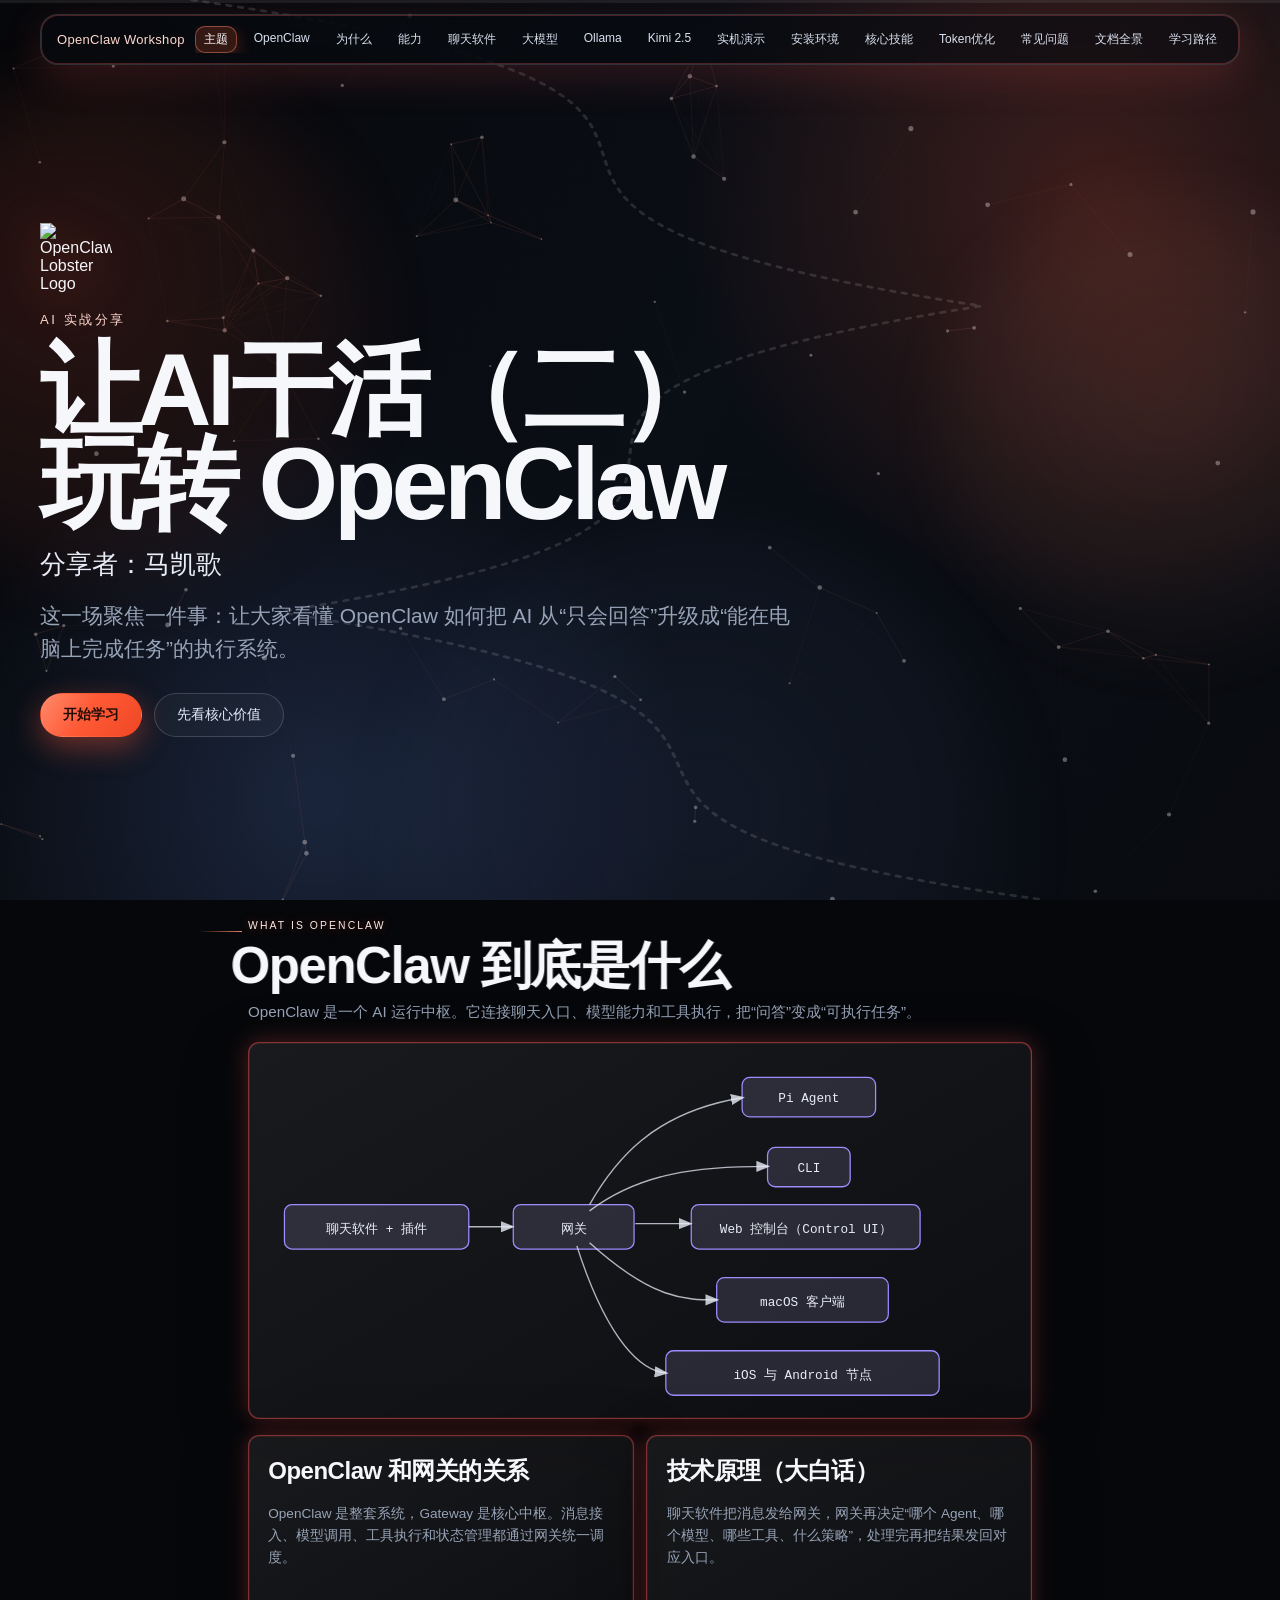
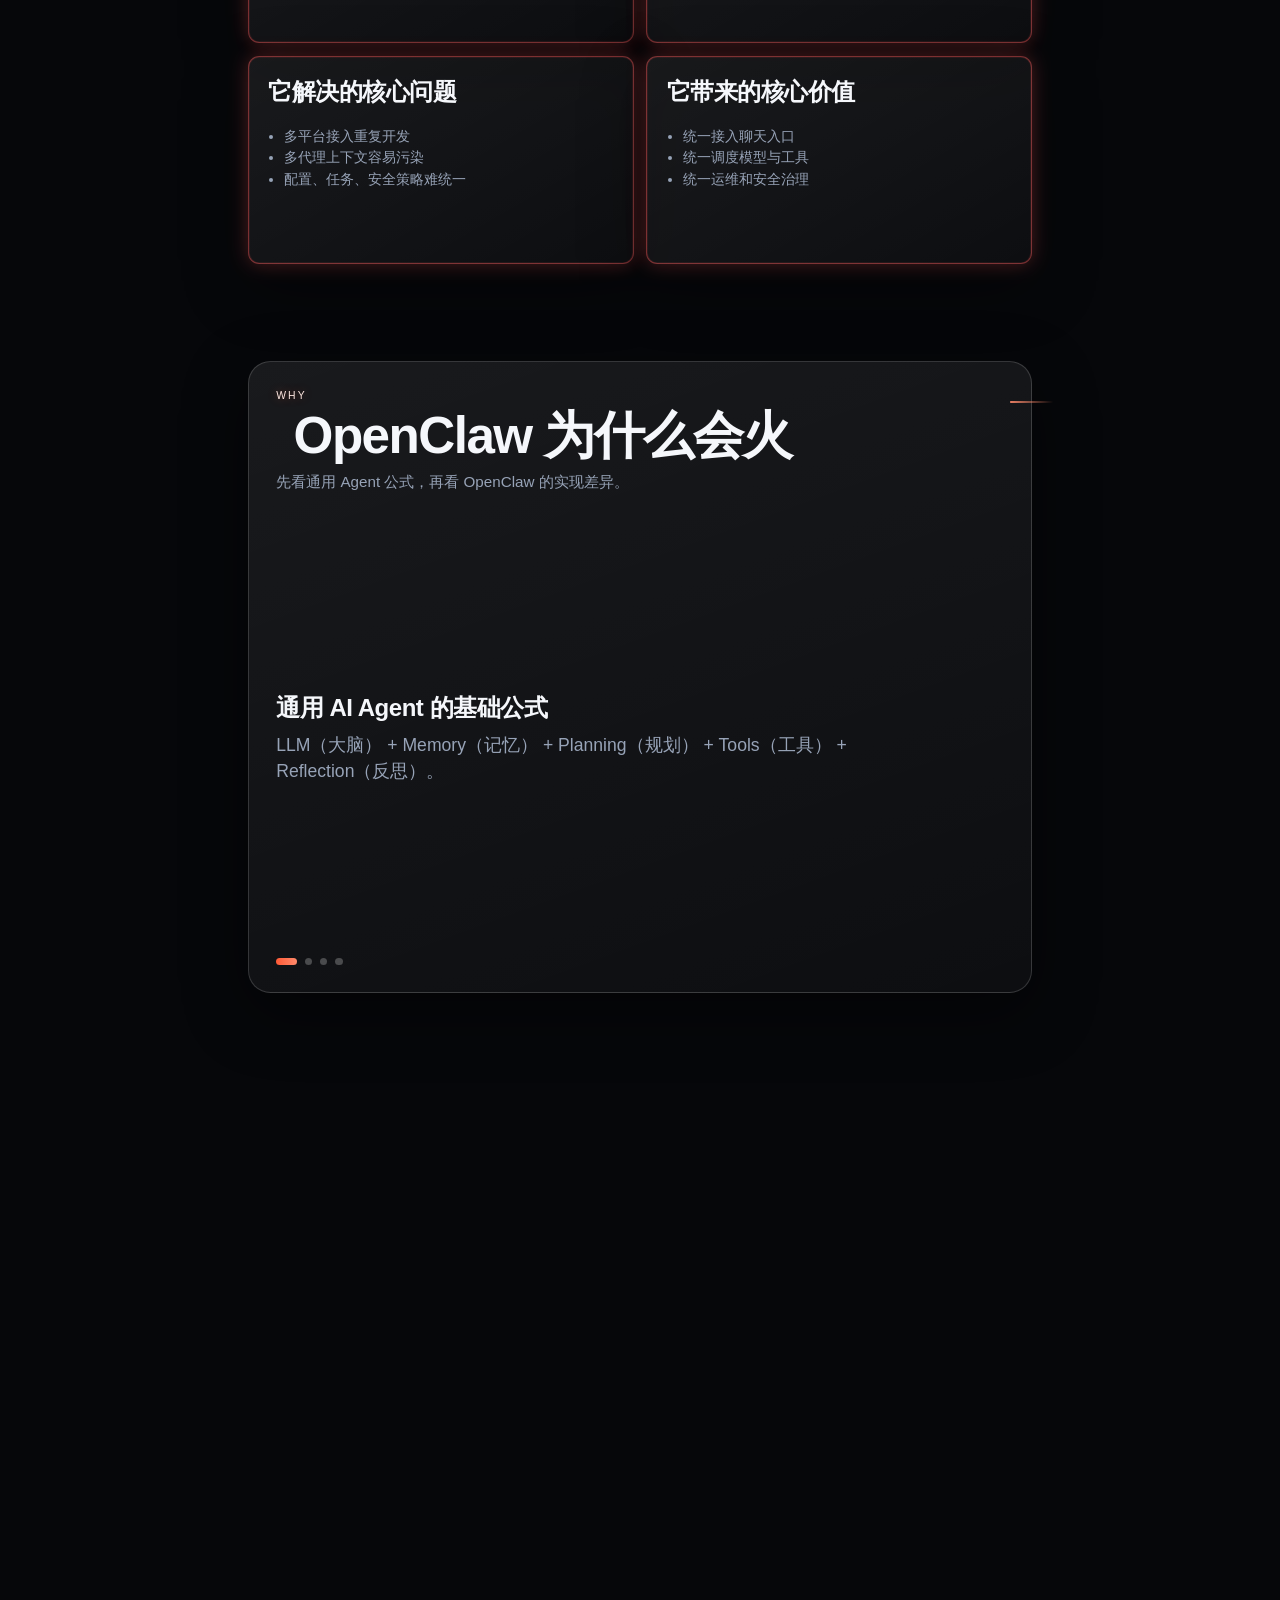
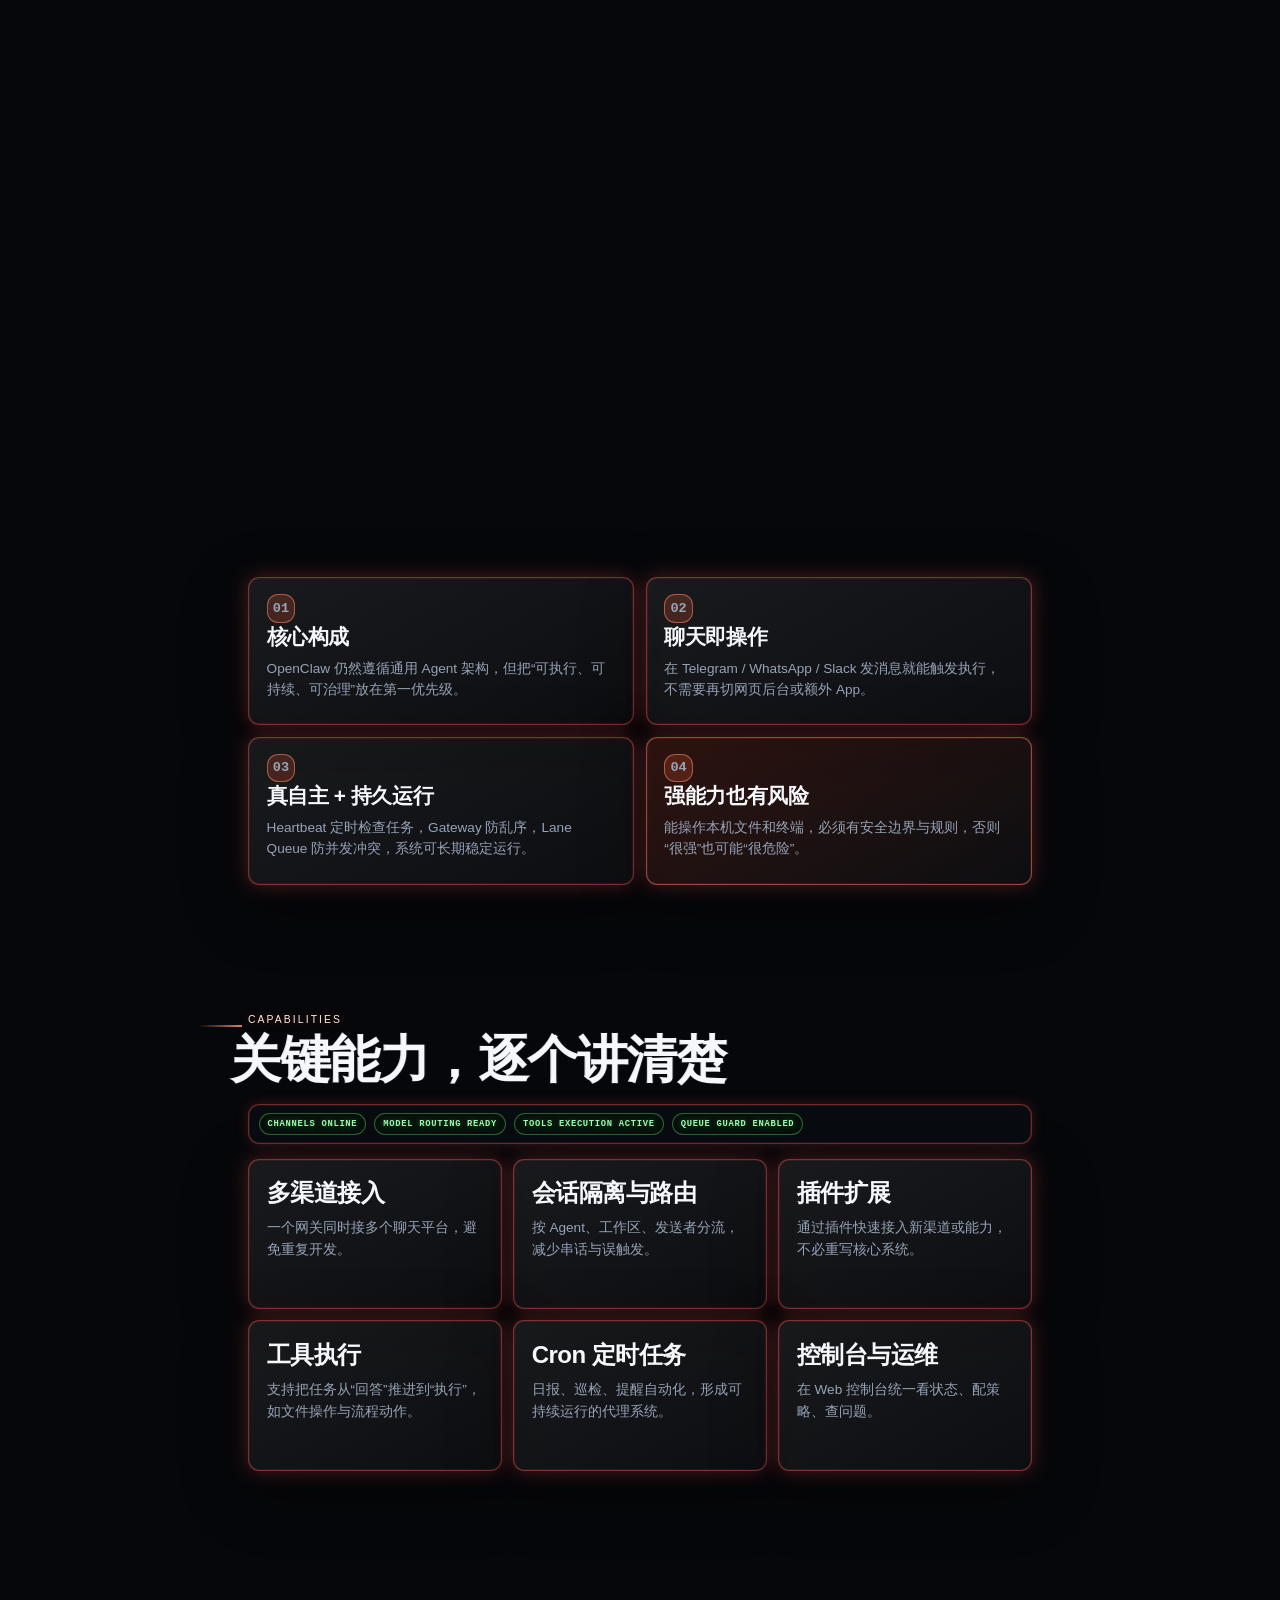
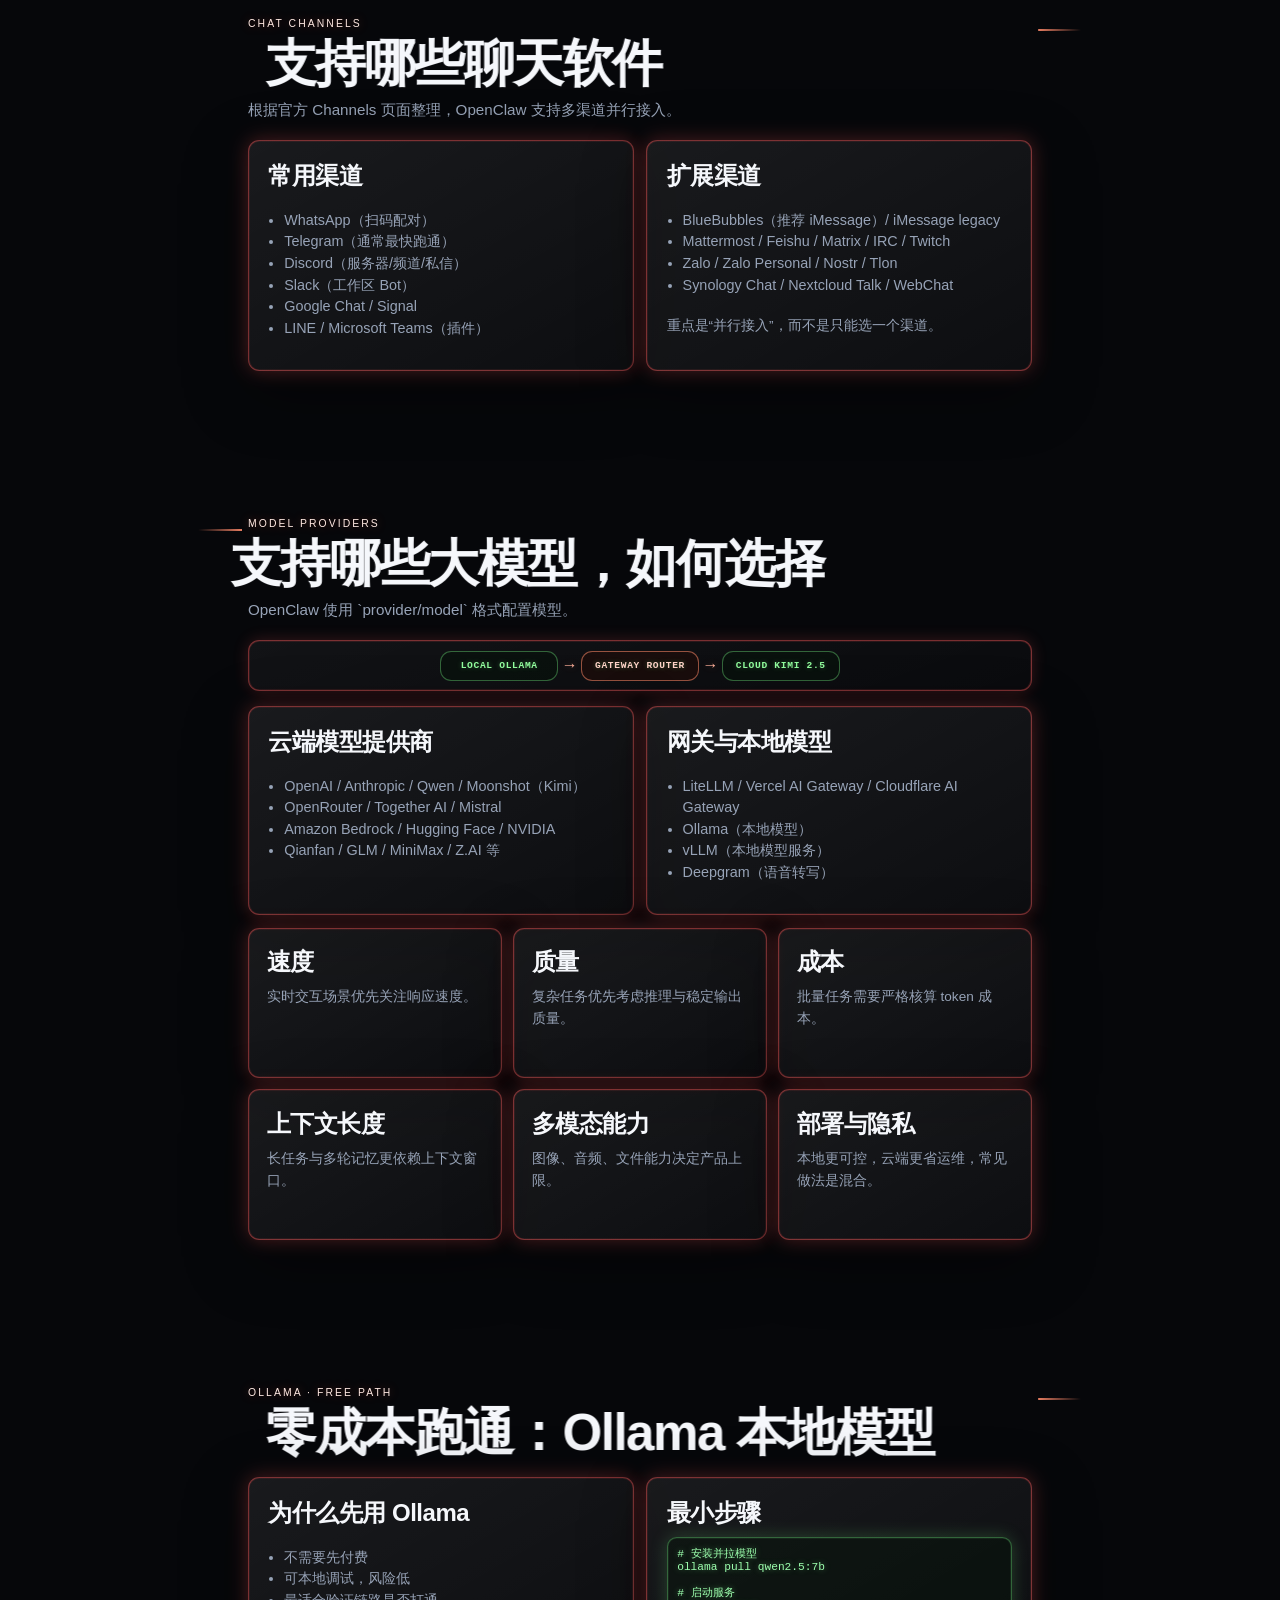
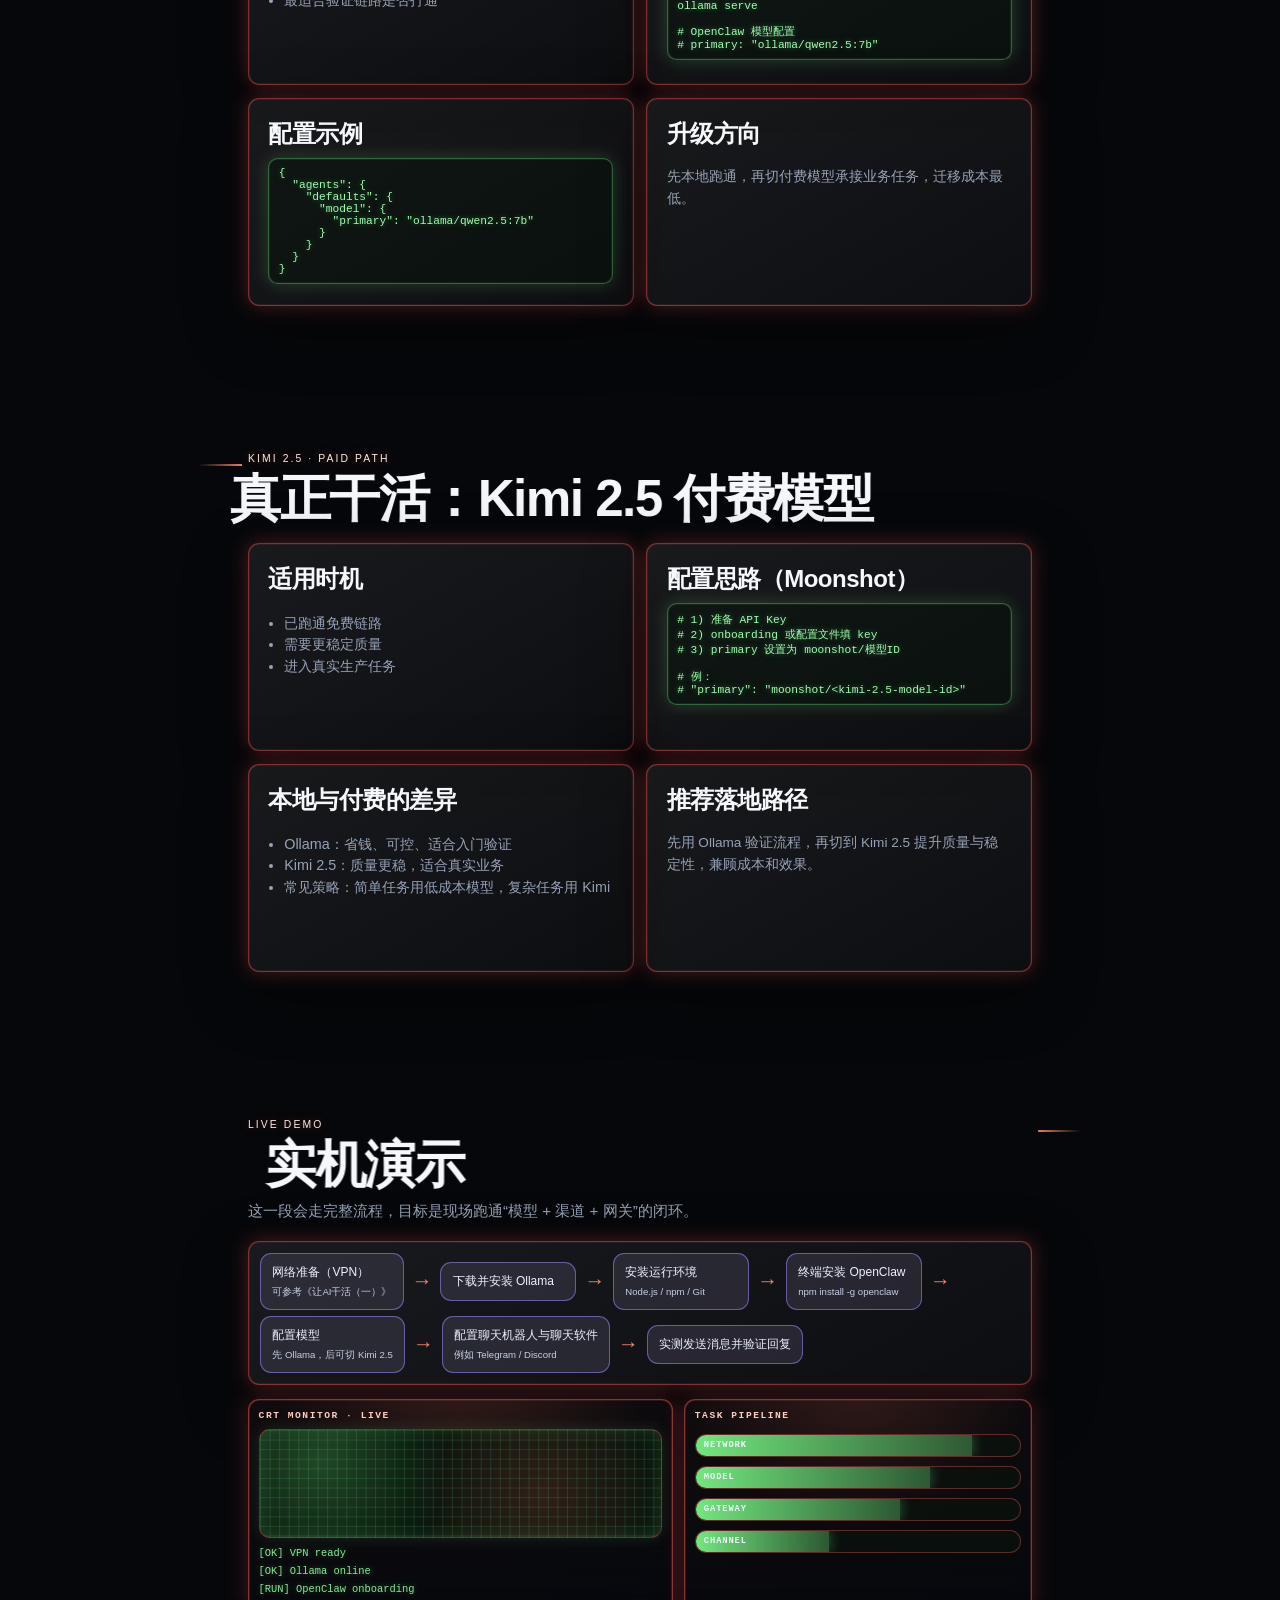
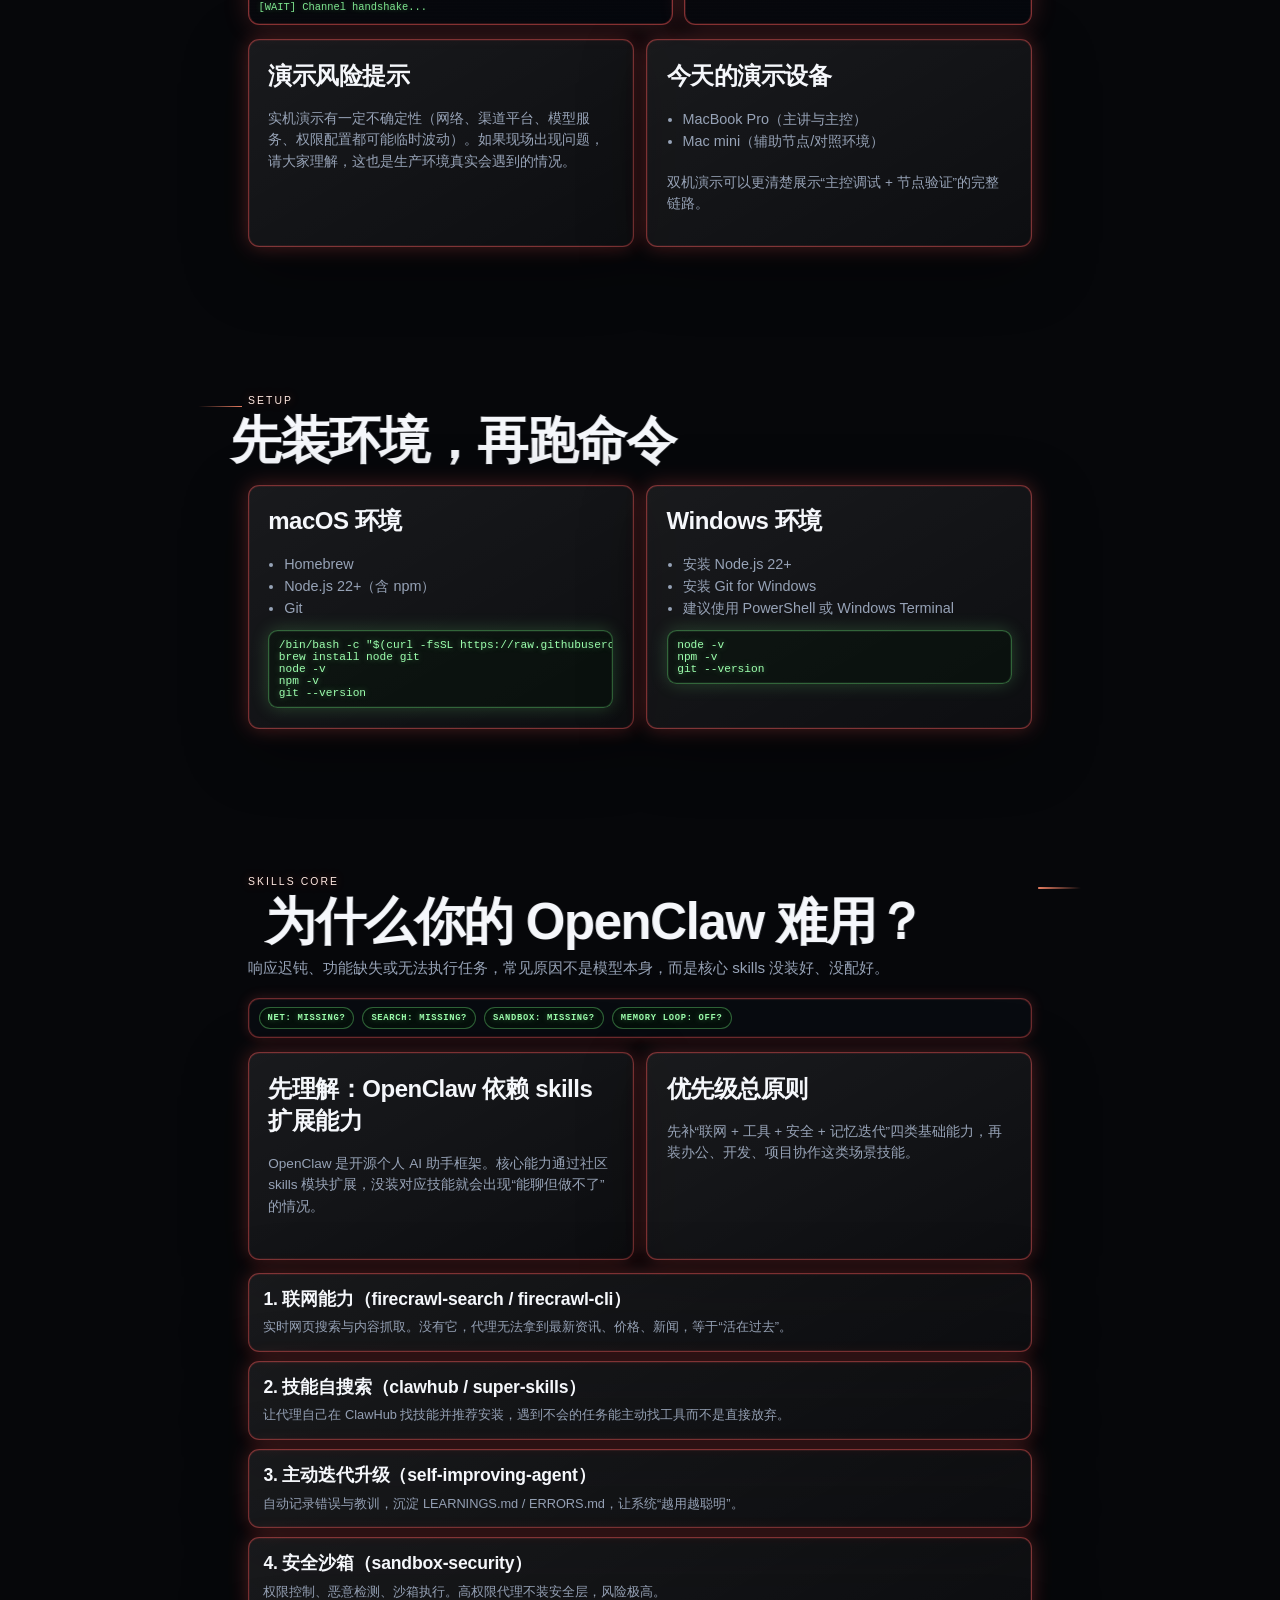
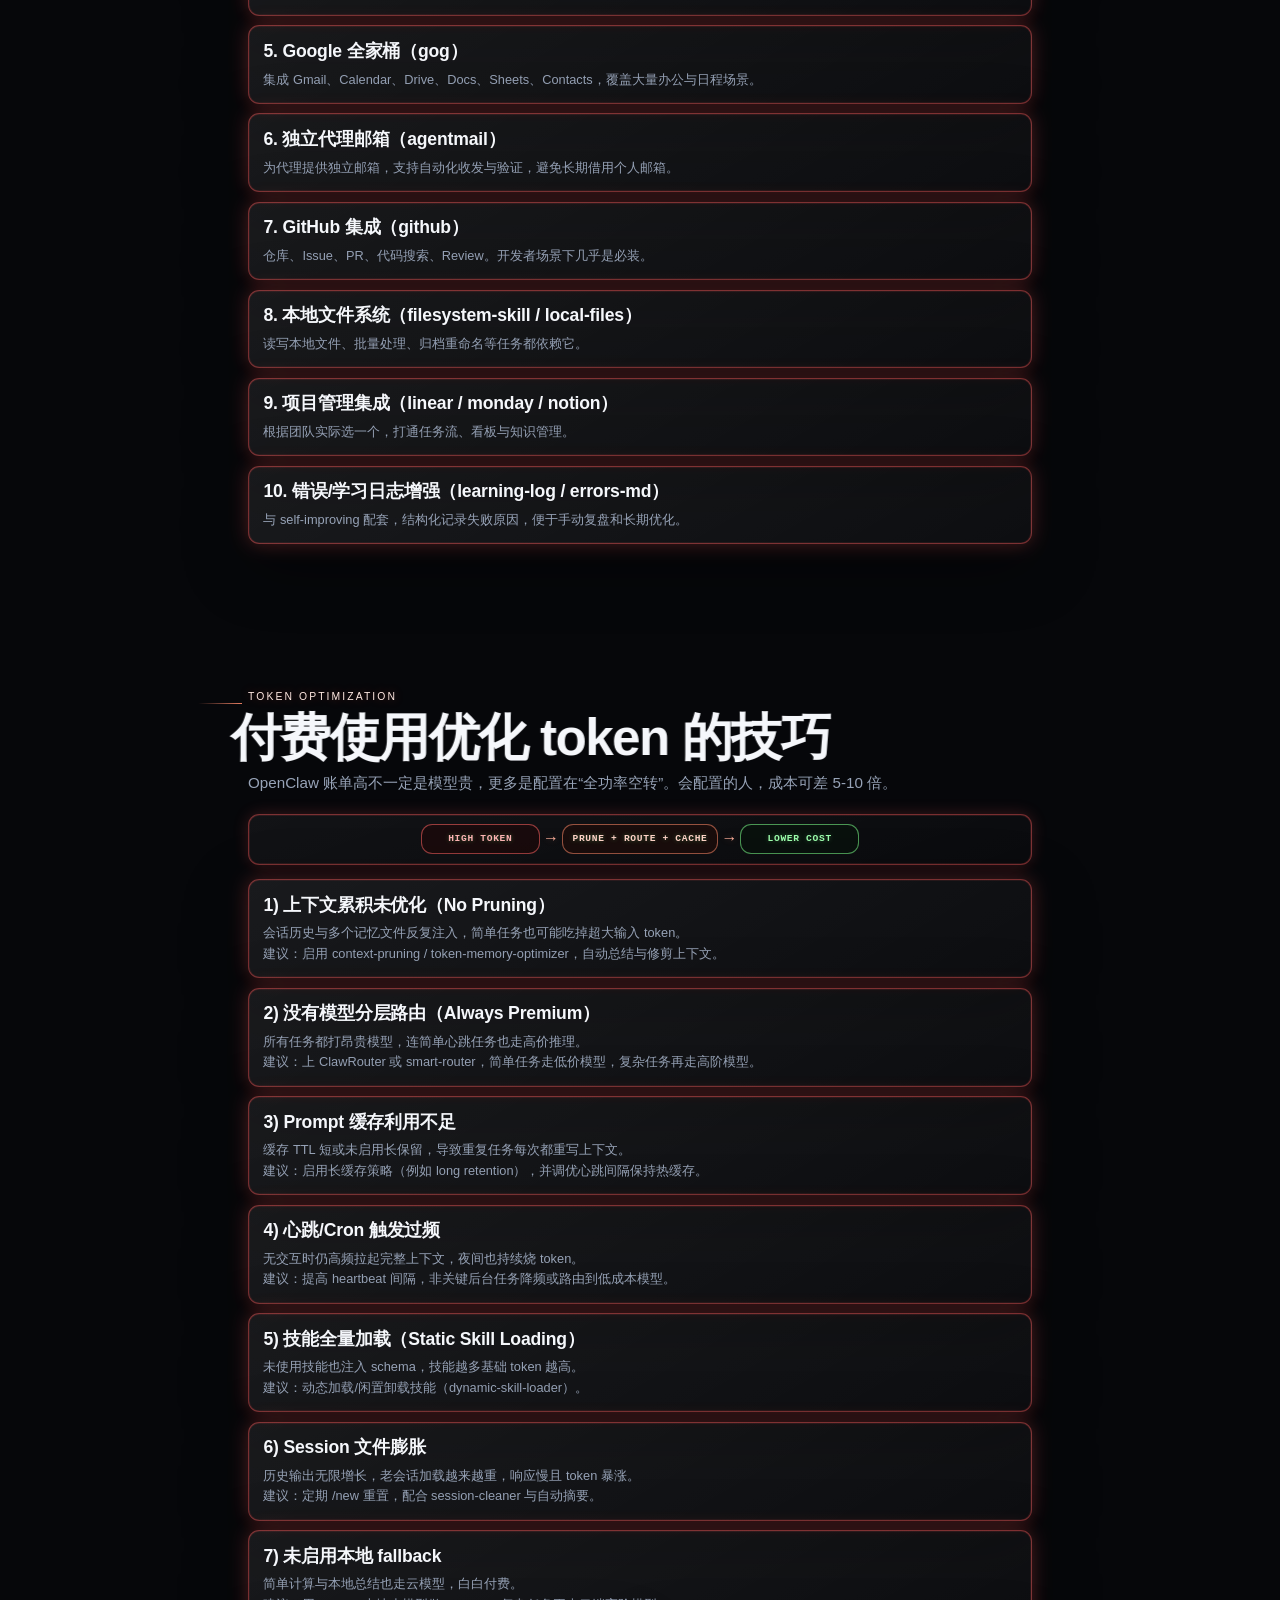
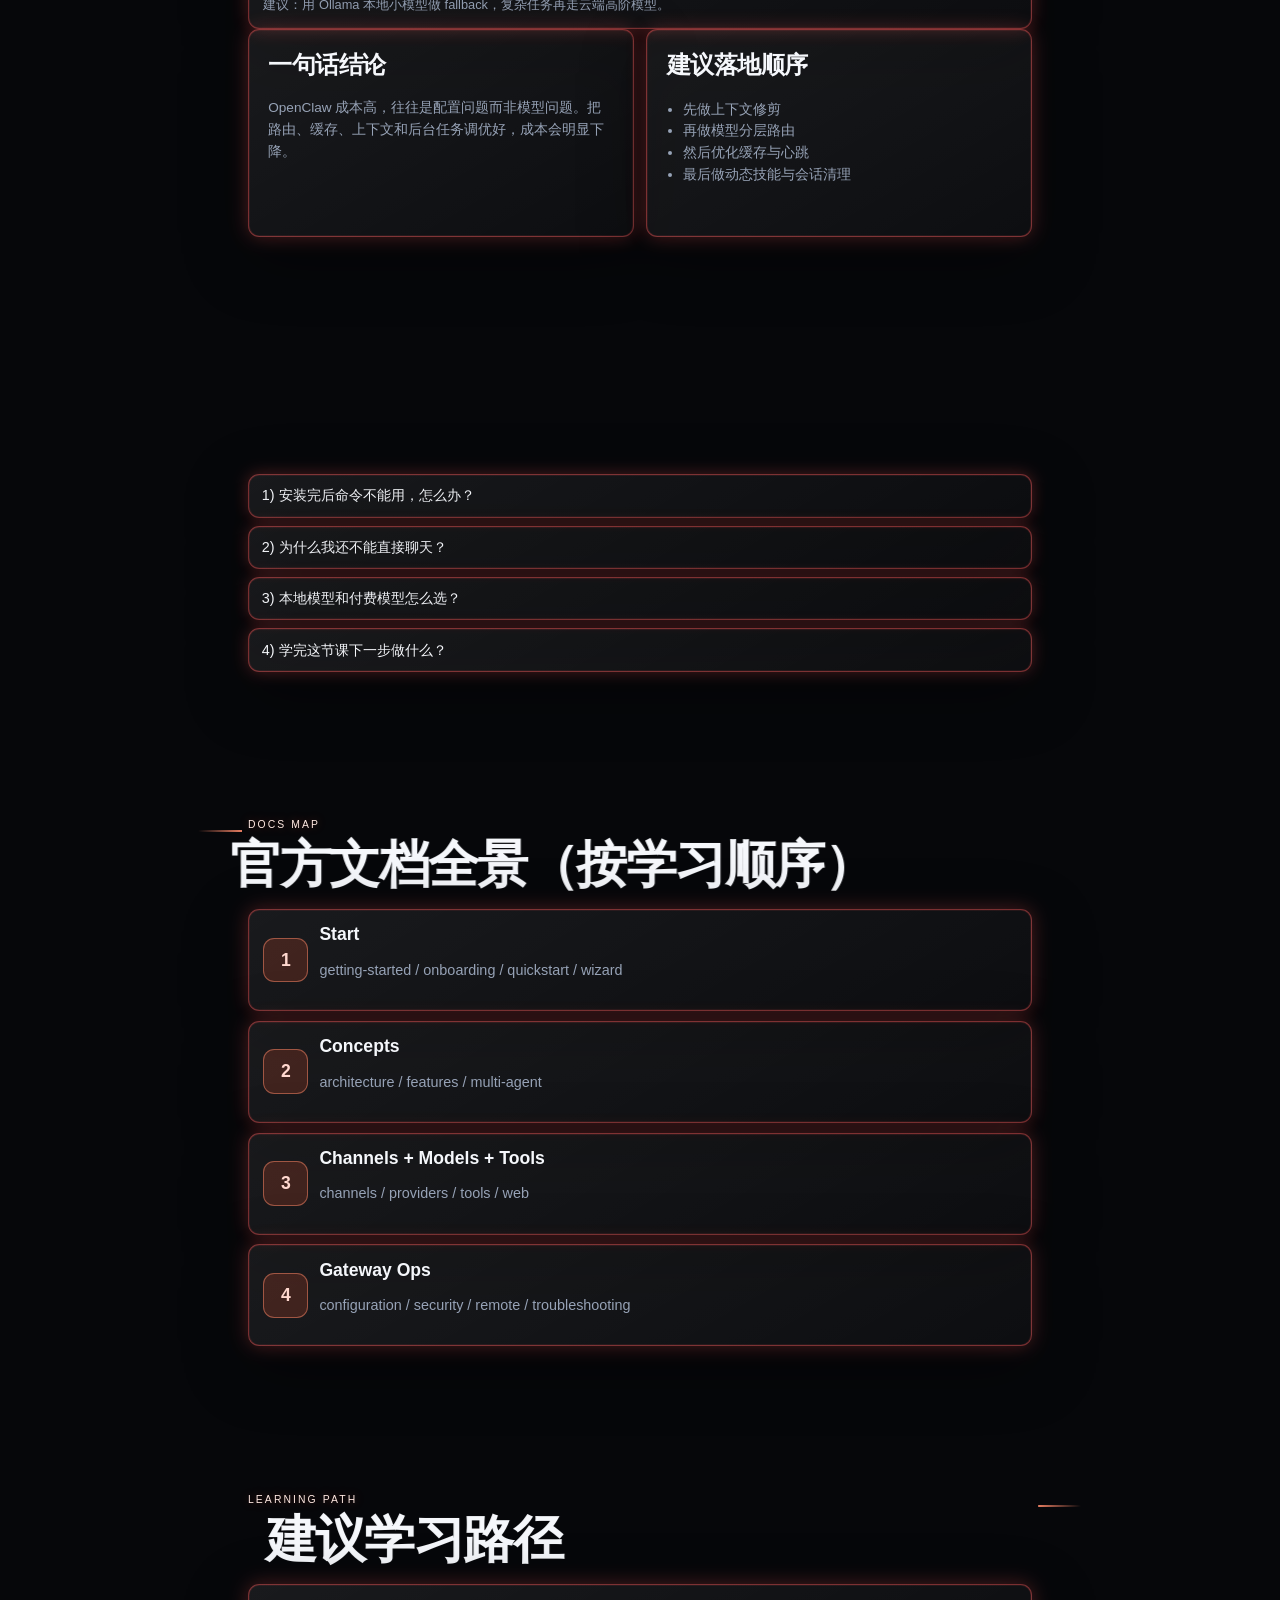
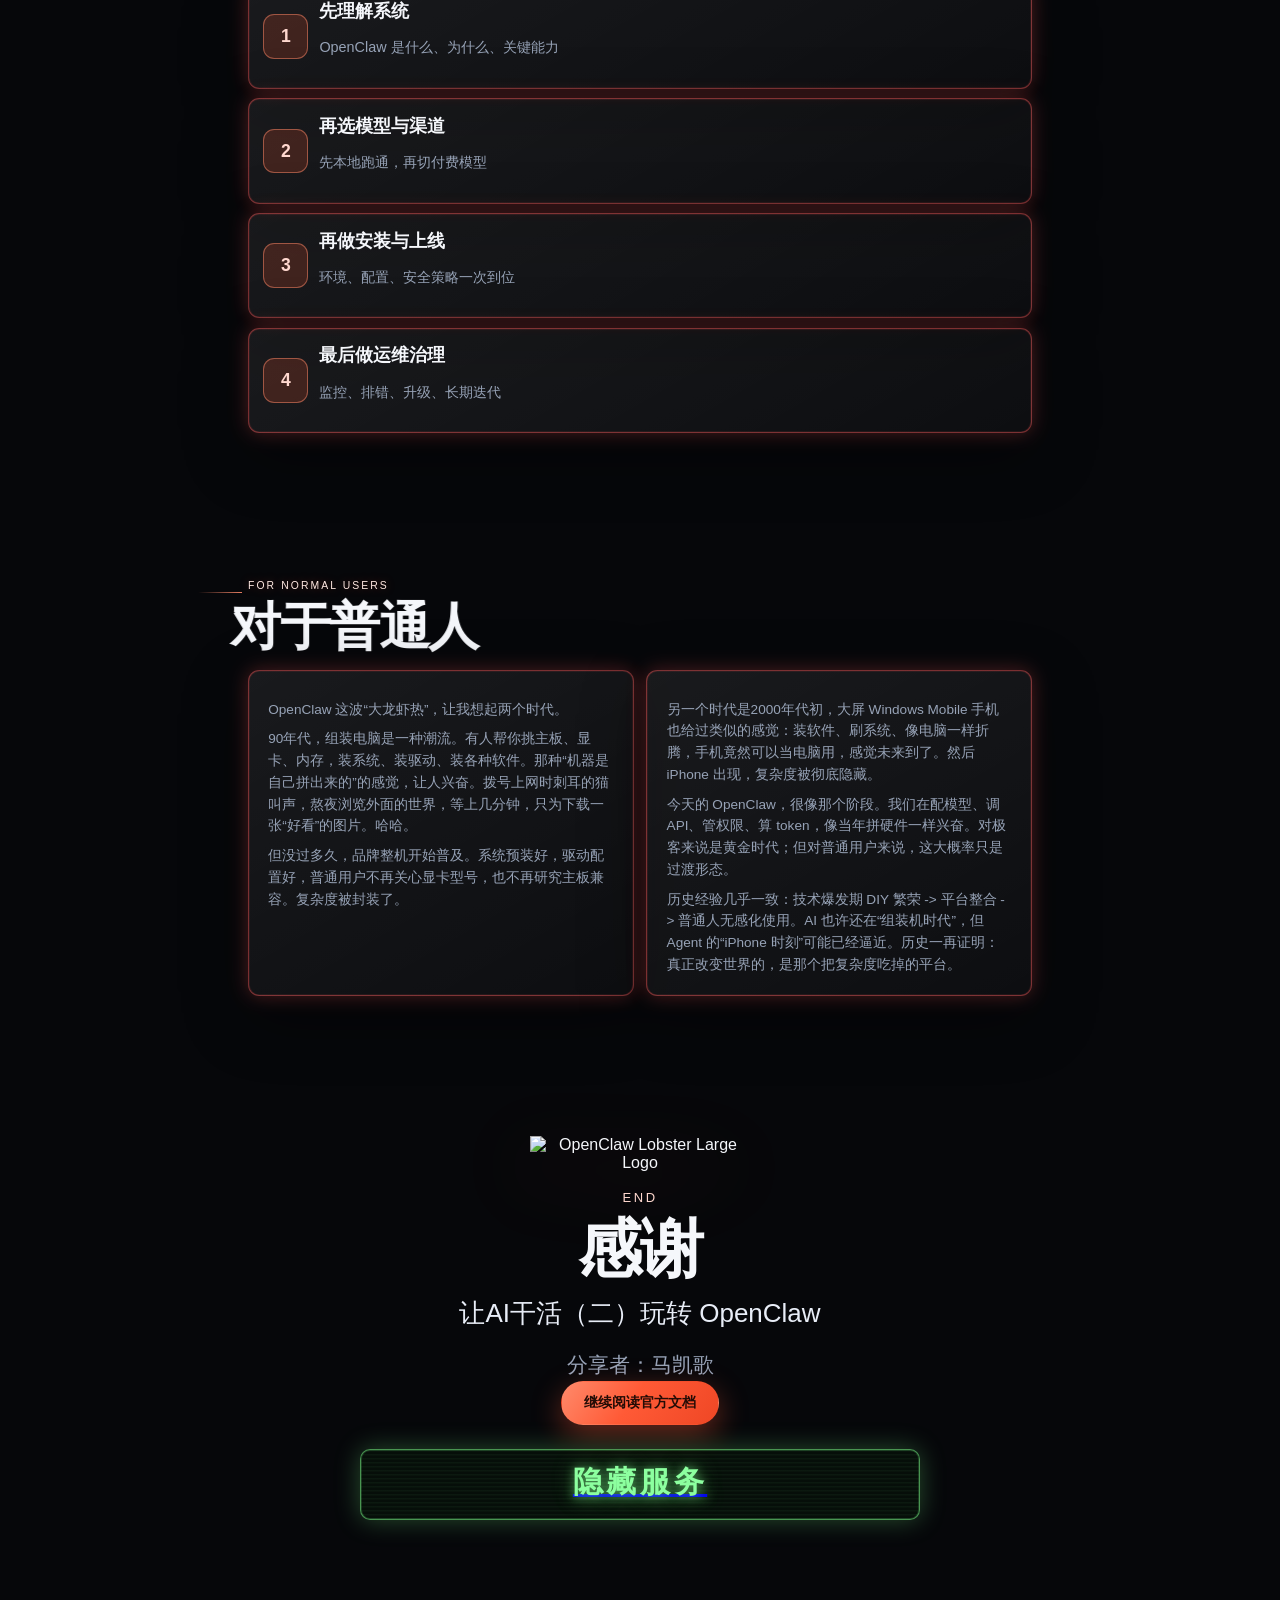
==== commit 9f24ce9f: "fix: safari nav anchor/highlight and use index entry" ====
--- a/index.html
+++ b/index.html
@@ -629,7 +629,7 @@
       <p class="subtitle reveal">让AI干活（二）玩转 OpenClaw</p>
       <p class="lead reveal">分享者：马凯歌</p>
       <a href="https://docs.openclaw.ai" target="_blank" rel="noreferrer" class="btn primary reveal">继续阅读官方文档</a>
-      <a class="ad-slot reveal" href="./ad.html" target="_blank" rel="noreferrer" aria-label="打开广告页面">
+      <a class="ad-slot" href="./ad.html" target="_blank" rel="noreferrer" aria-label="打开广告页面">
         <div class="ad-text">隐藏服务</div>
       </a>
     </section>
--- a/styles.css
+++ b/styles.css
@@ -22,6 +22,10 @@
 
 * { box-sizing: border-box; }
 html, body { margin: 0; padding: 0; }
+
+section[id] {
+  scroll-margin-top: var(--nav-offset, 110px);
+}
 body {
   font-family: "SF Pro Display", "SF Pro Text", "PingFang SC", -apple-system, BlinkMacSystemFont, "Segoe UI", sans-serif;
   color: var(--text);
@@ -110,7 +114,7 @@
   filter: drop-shadow(0 0 14px rgba(255,90,90,.5));
 }
 
-.progress { position: fixed; top: 0; left: 0; width: 100%; height: 3px; z-index: 80; background: rgba(255,255,255,.08); }
+.progress { position: fixed; top: env(safe-area-inset-top, 0px); left: 0; width: 100%; height: 3px; z-index: 80; background: rgba(255,255,255,.08); }
 .progress span { display: block; width: 0; height: 100%; background: linear-gradient(90deg, var(--brand), var(--brand-2)); box-shadow: 0 0 20px rgba(255,90,54,.7); }
 
 .crt-overlay {
@@ -130,13 +134,14 @@
 }
 
 .nav {
-  position: fixed; top: 14px; left: 50%; transform: translateX(-50%);
+  position: fixed; top: max(14px, env(safe-area-inset-top, 0px)); left: 50%; transform: translateX(-50%);
   width: min(1200px, calc(100vw - 28px));
   padding: 11px 16px;
   border-radius: 18px;
   background: rgba(8,11,16,.58);
   border: 1px solid var(--line);
   backdrop-filter: blur(12px);
+  -webkit-backdrop-filter: blur(12px);
   display: grid;
   grid-template-columns: auto 1fr;
   align-items: center;
@@ -846,6 +851,11 @@
   letter-spacing: .12em;
   text-shadow: 0 0 10px rgba(125,255,139,.5), 0 0 22px rgba(125,255,139,.35);
   animation: adTextGlitch 1.8s steps(2, end) infinite;
+}
+
+.thanks .ad-slot {
+  opacity: 1 !important;
+  visibility: visible !important;
 }
 
 .faq-list {
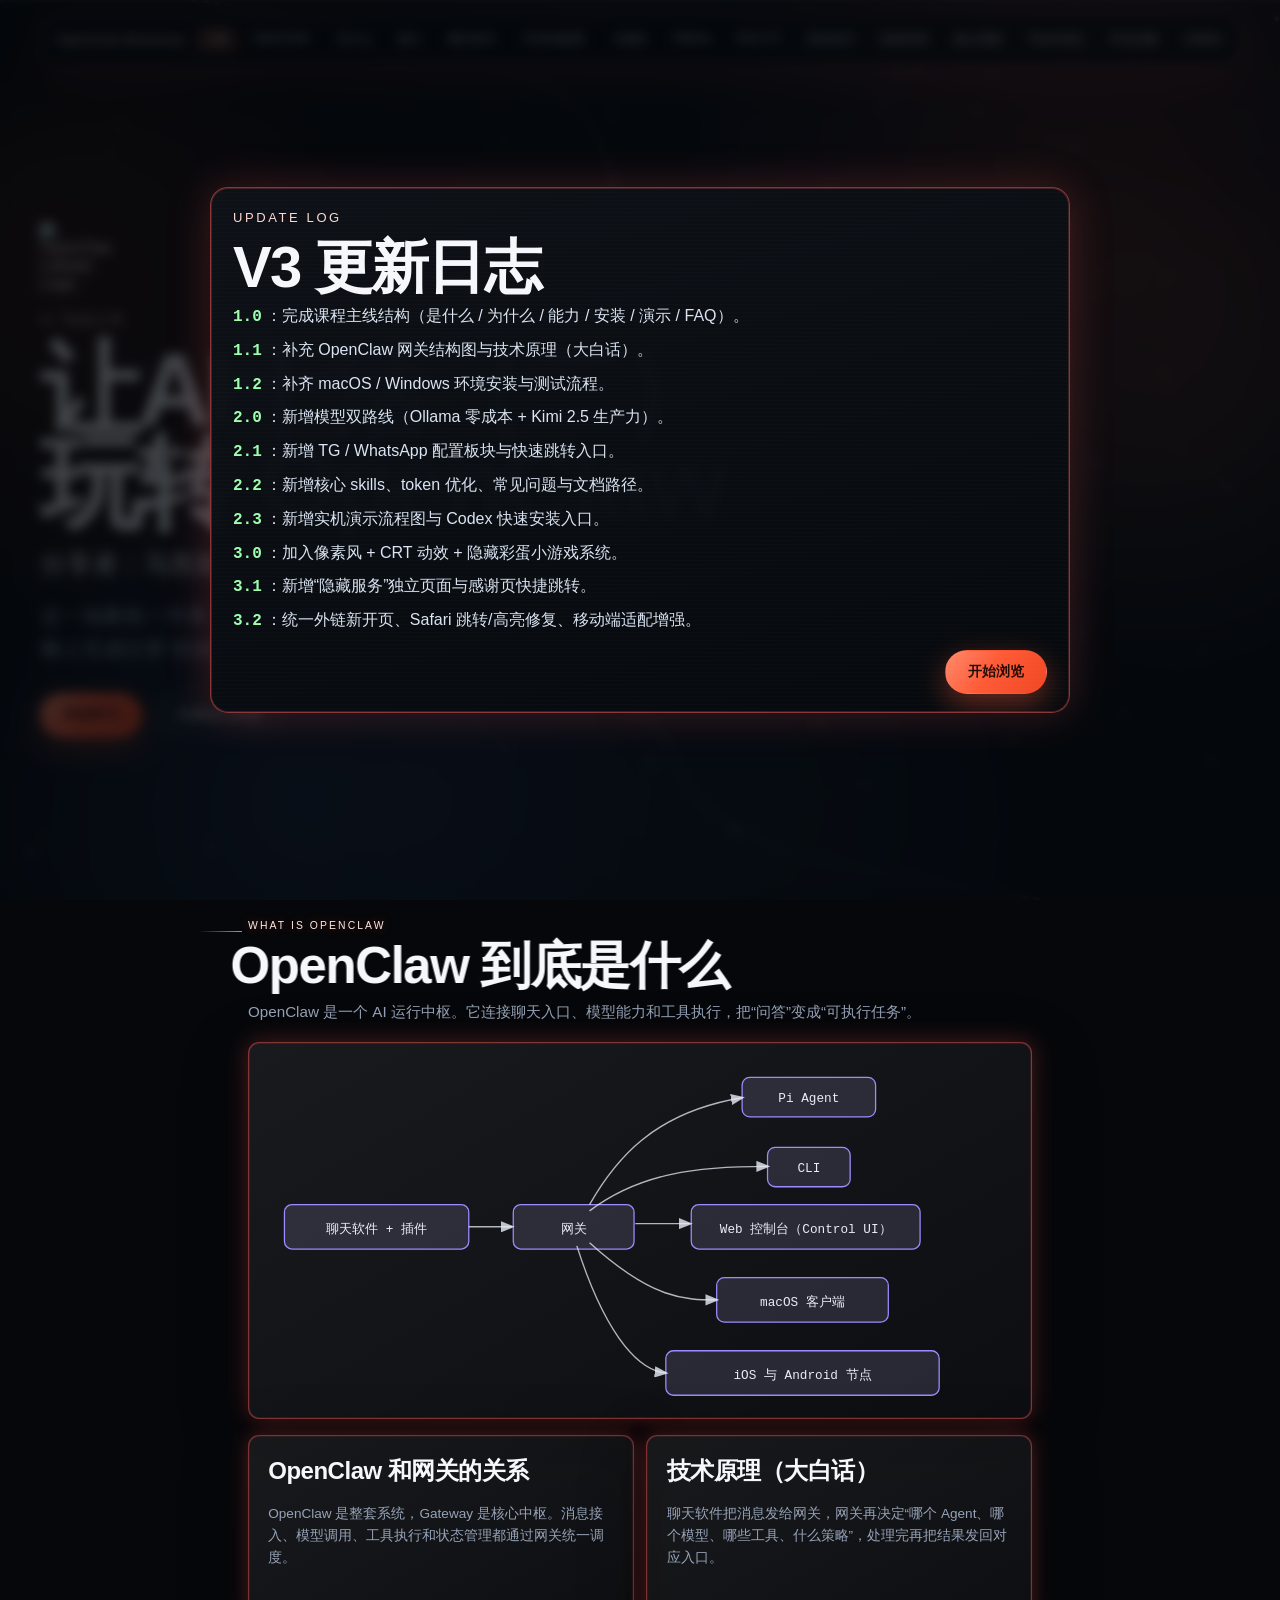
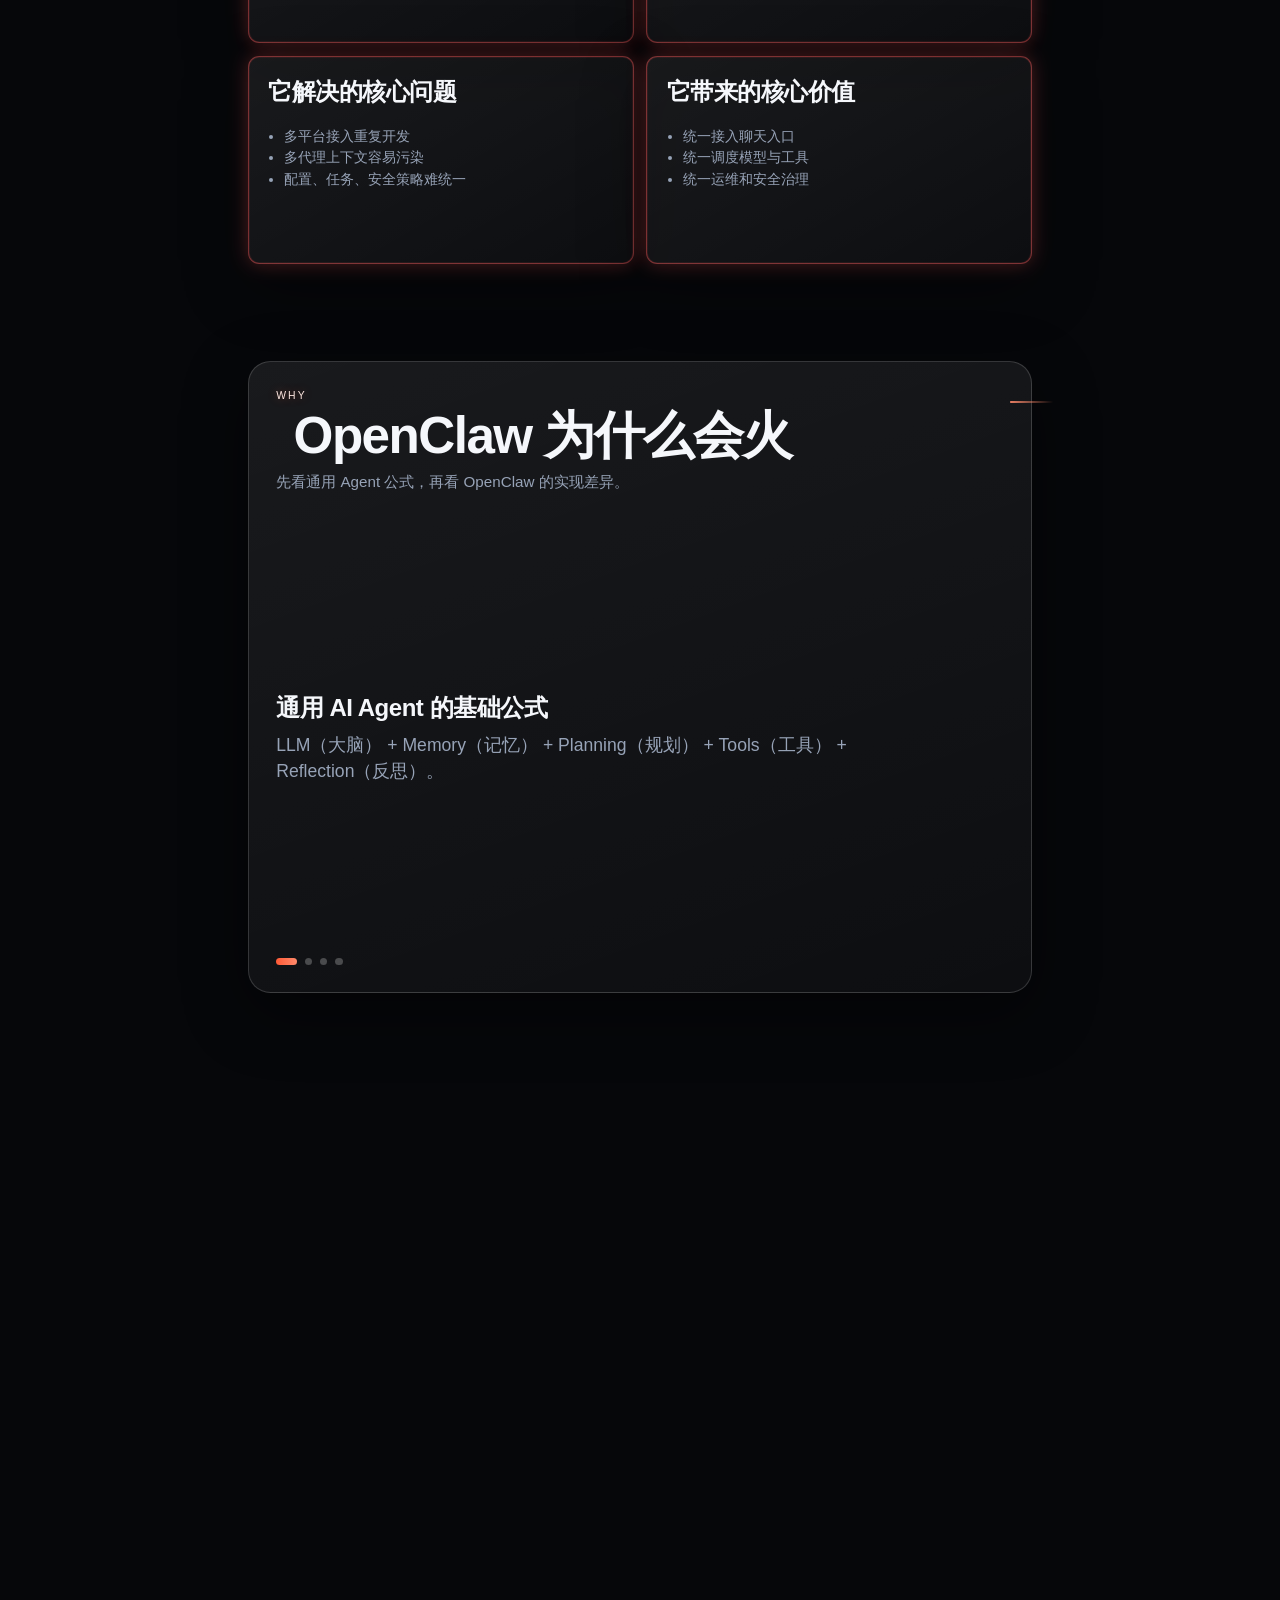
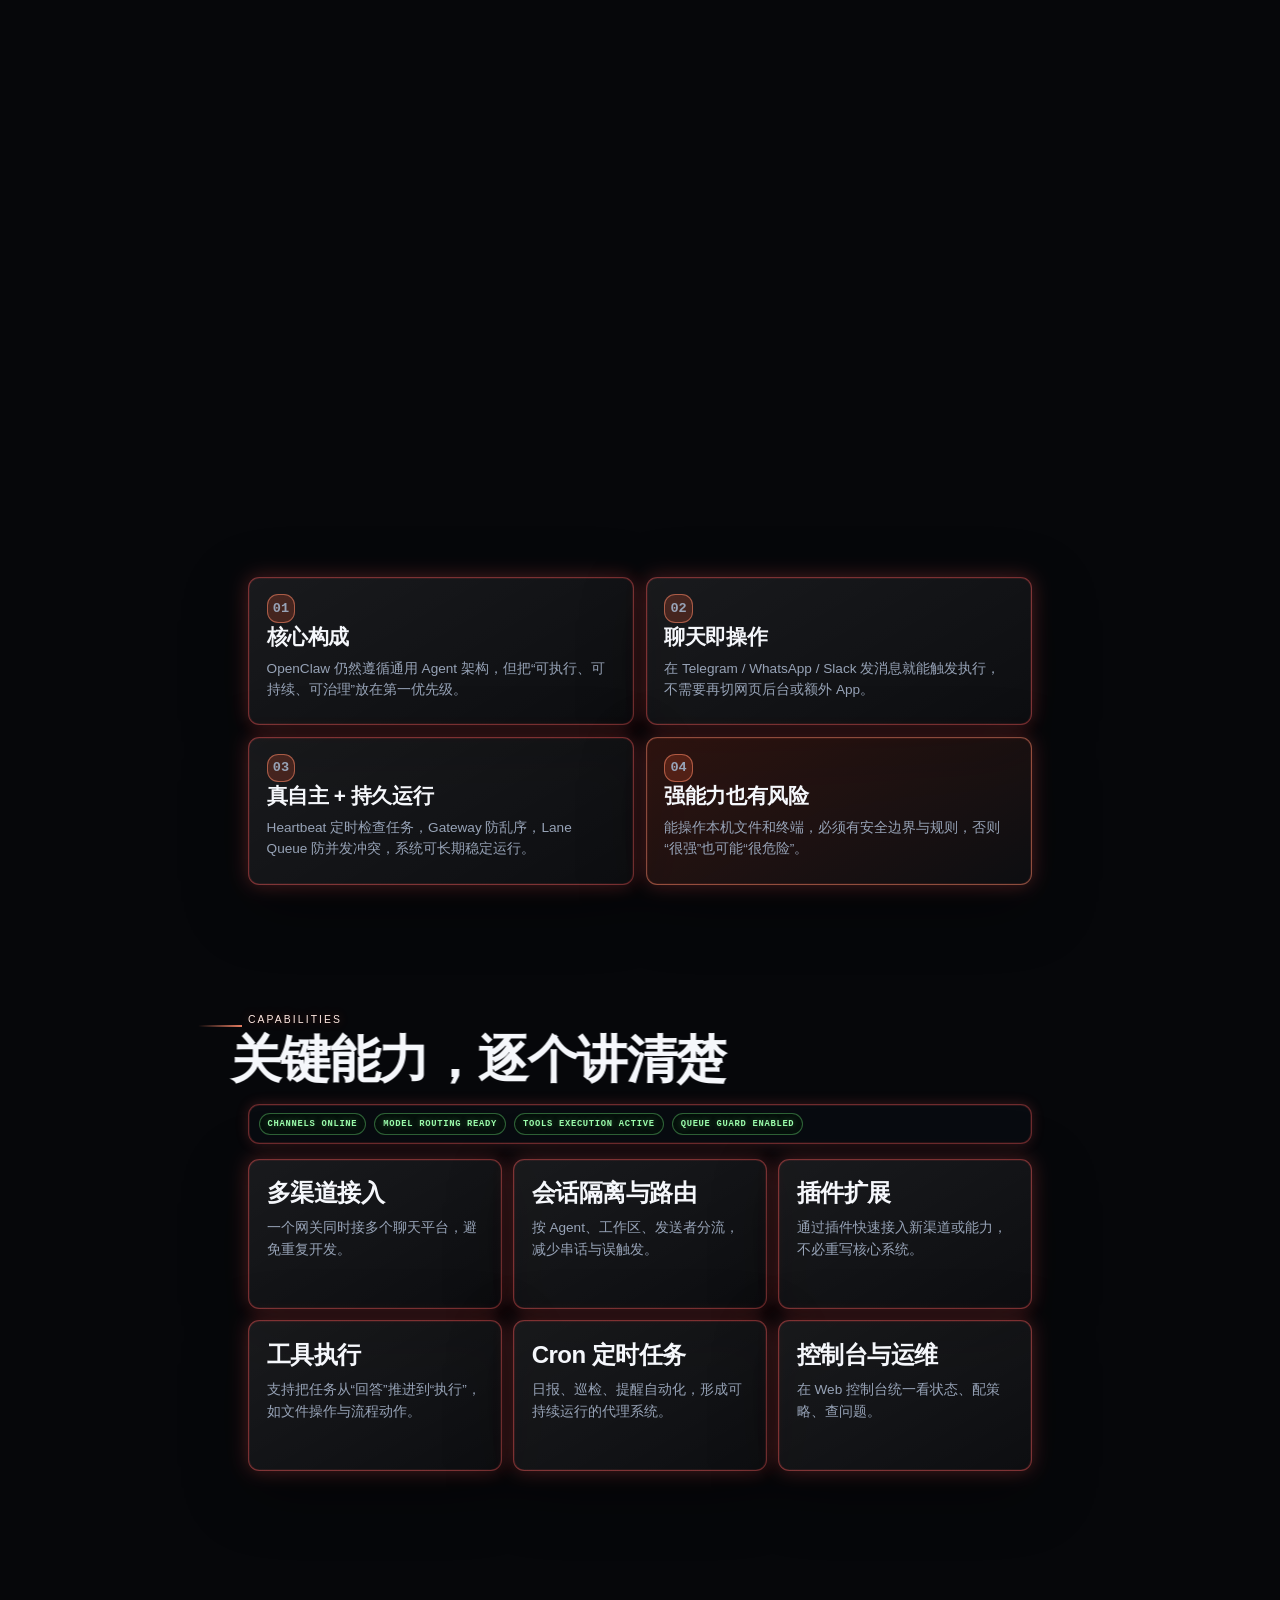
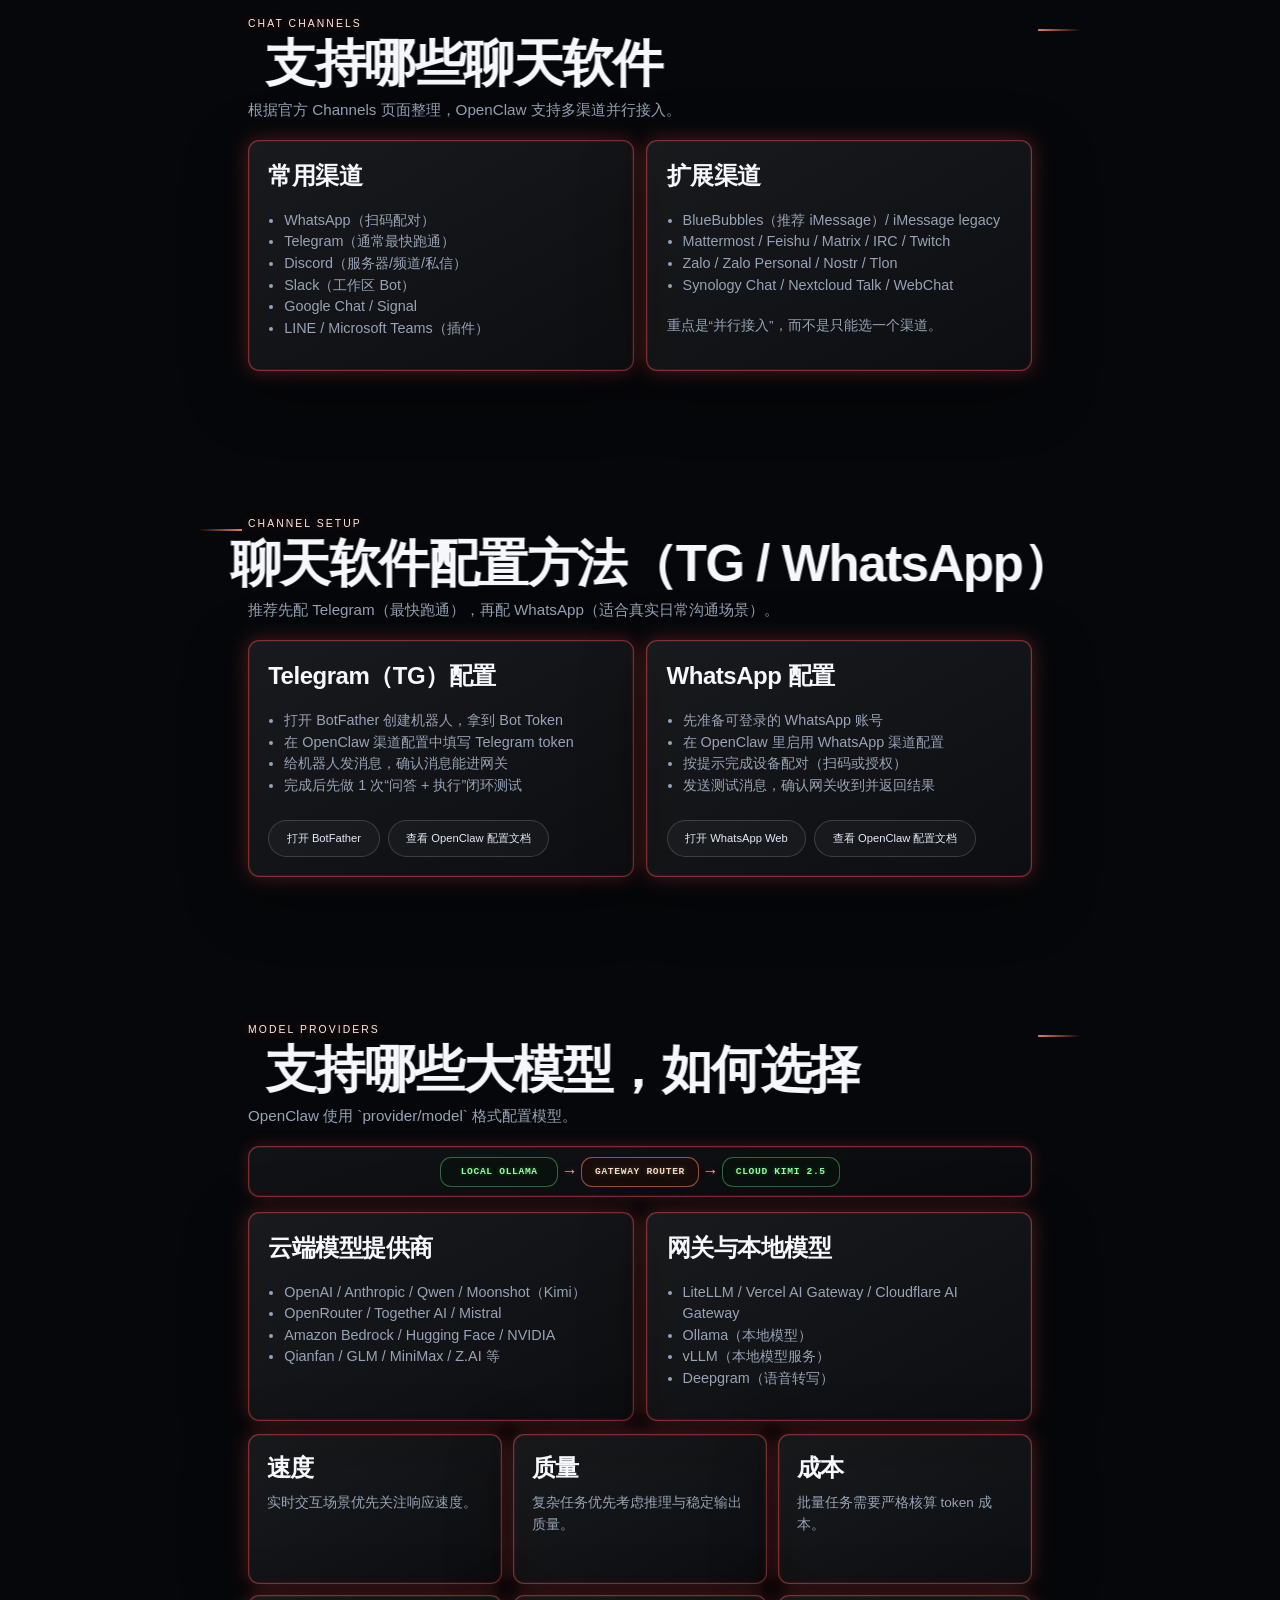
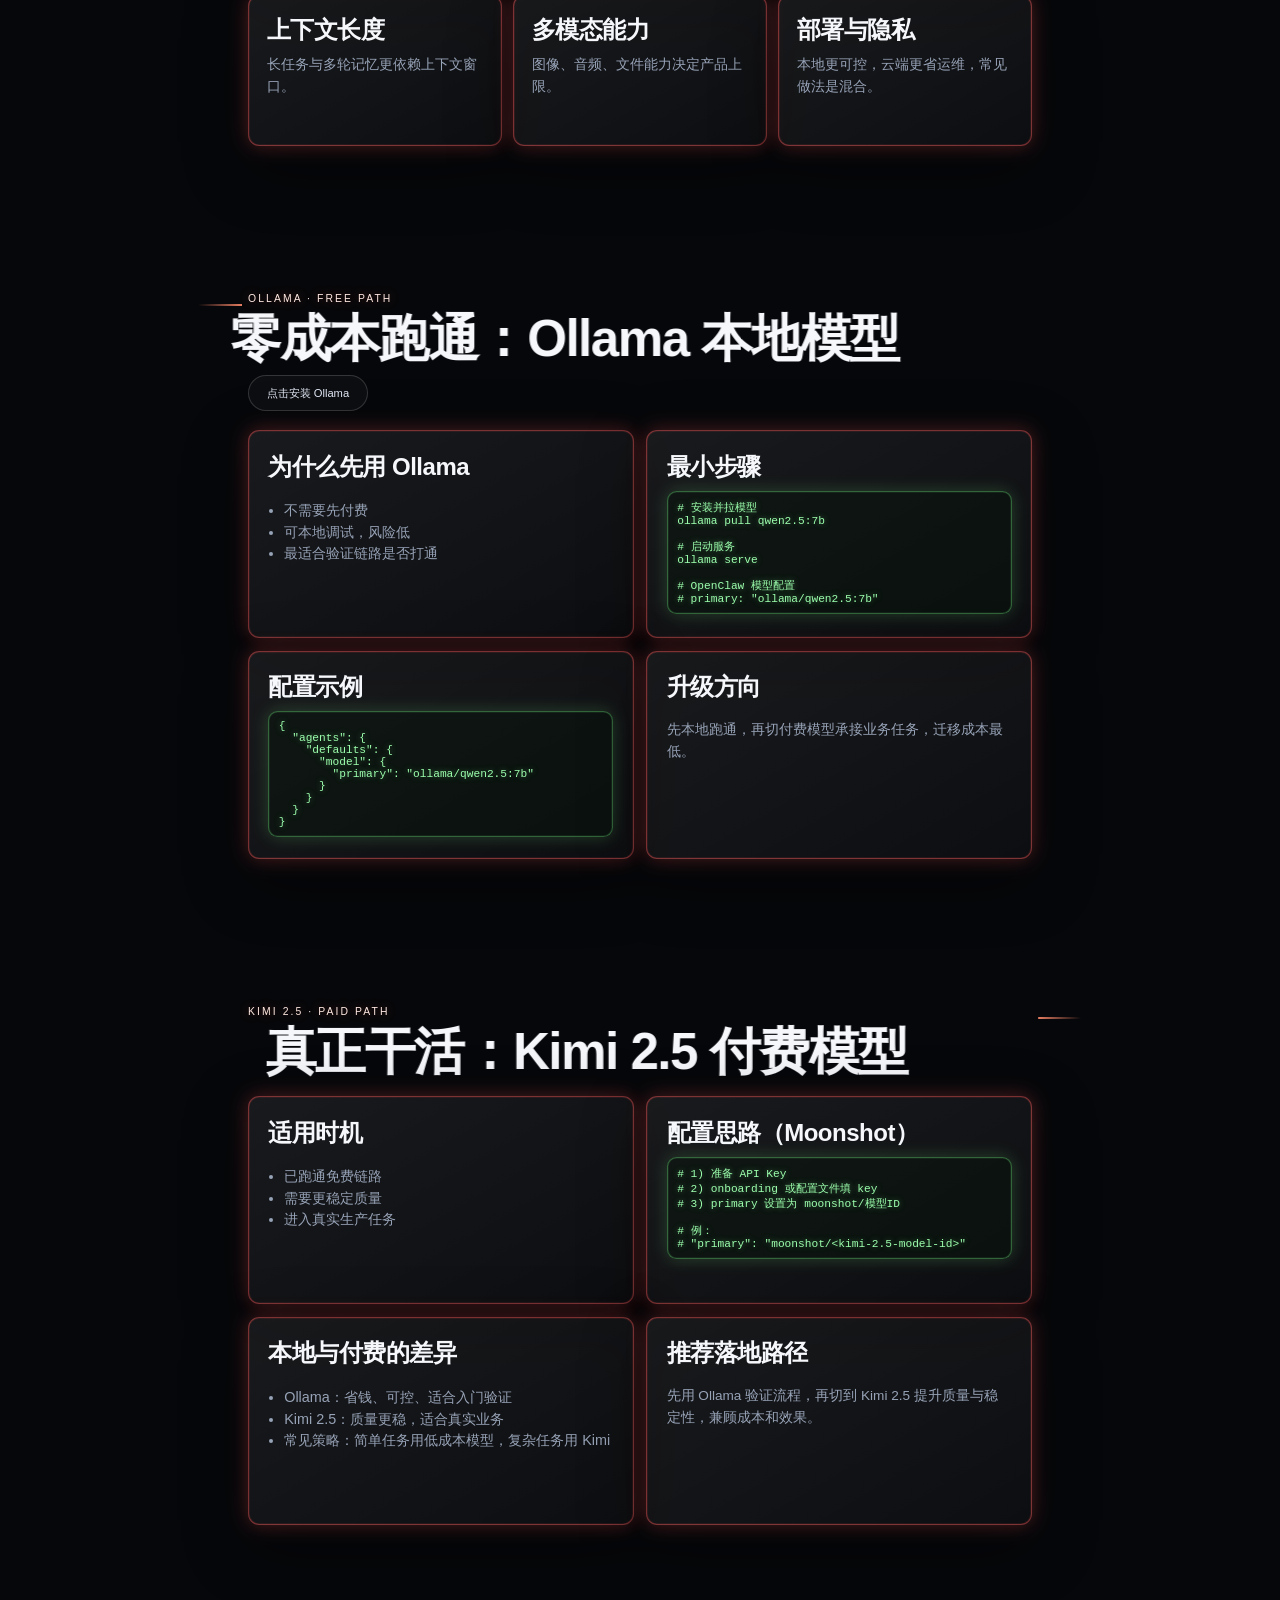
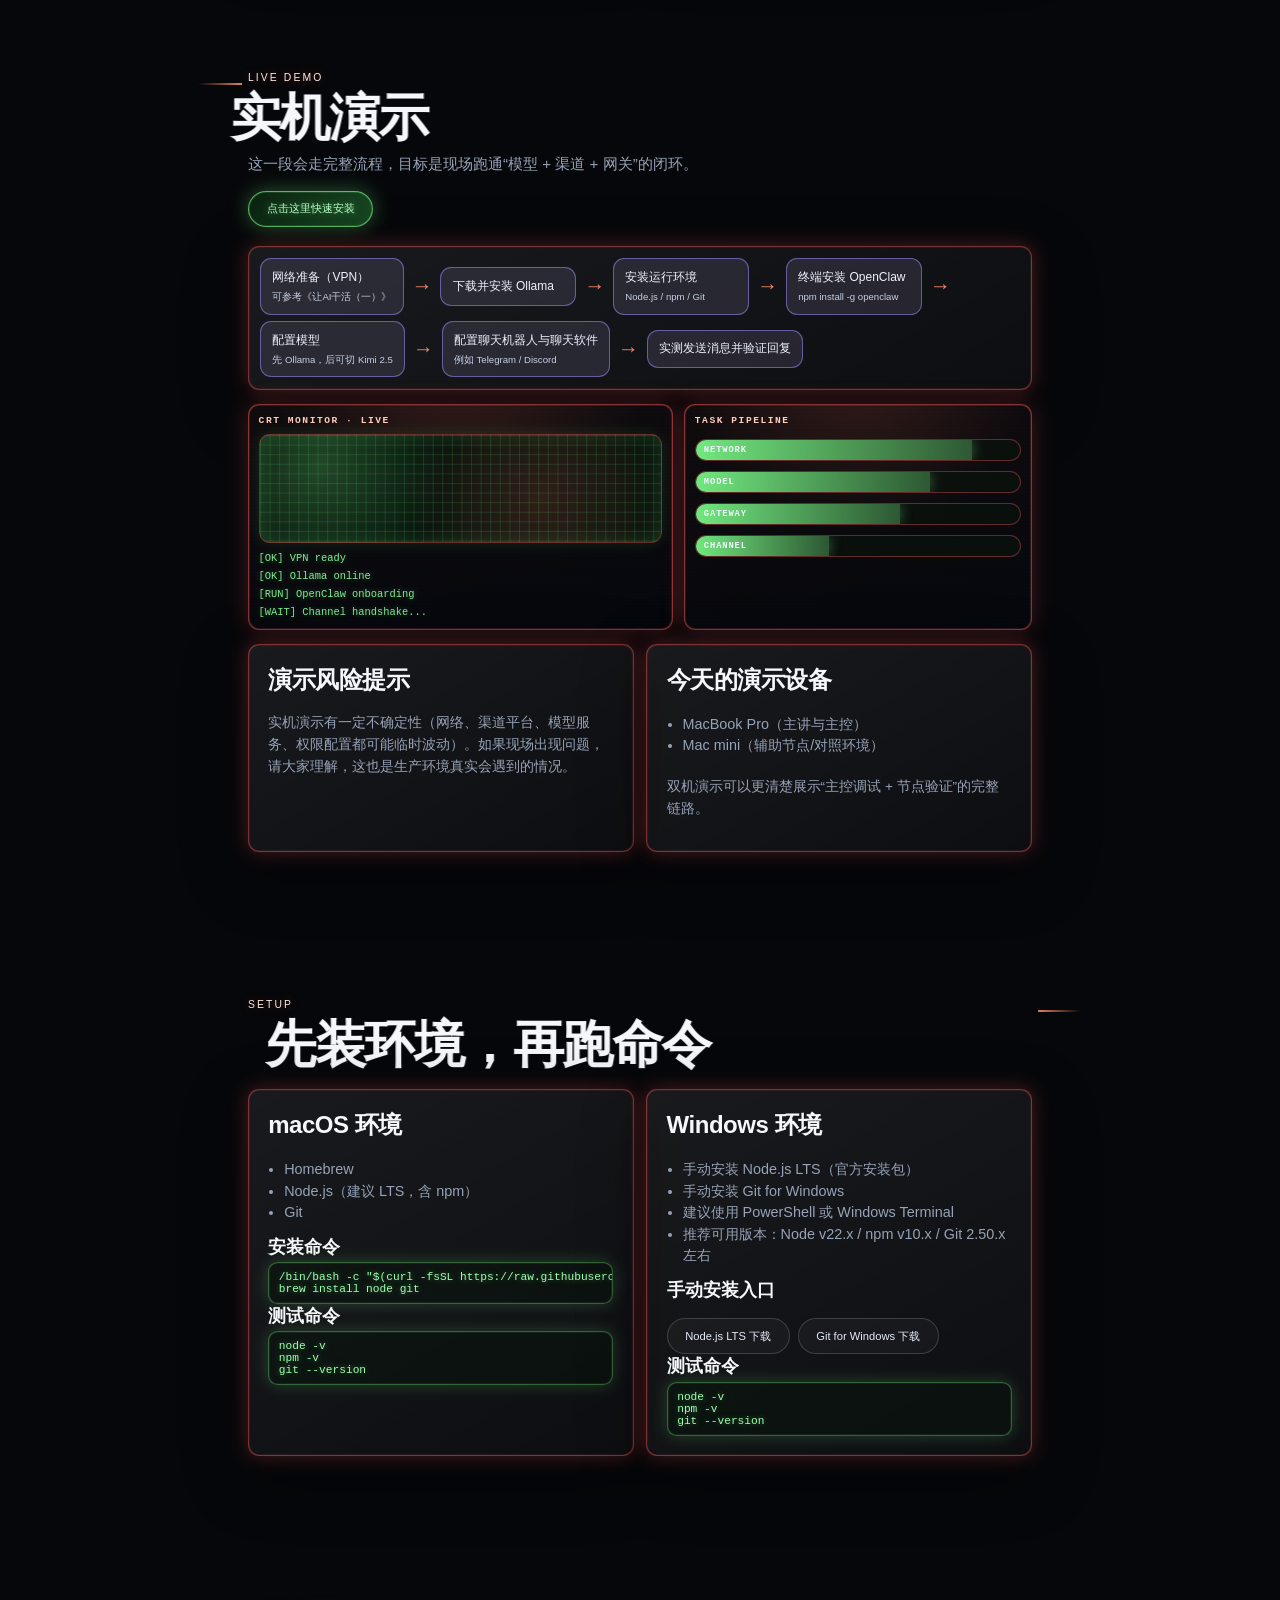
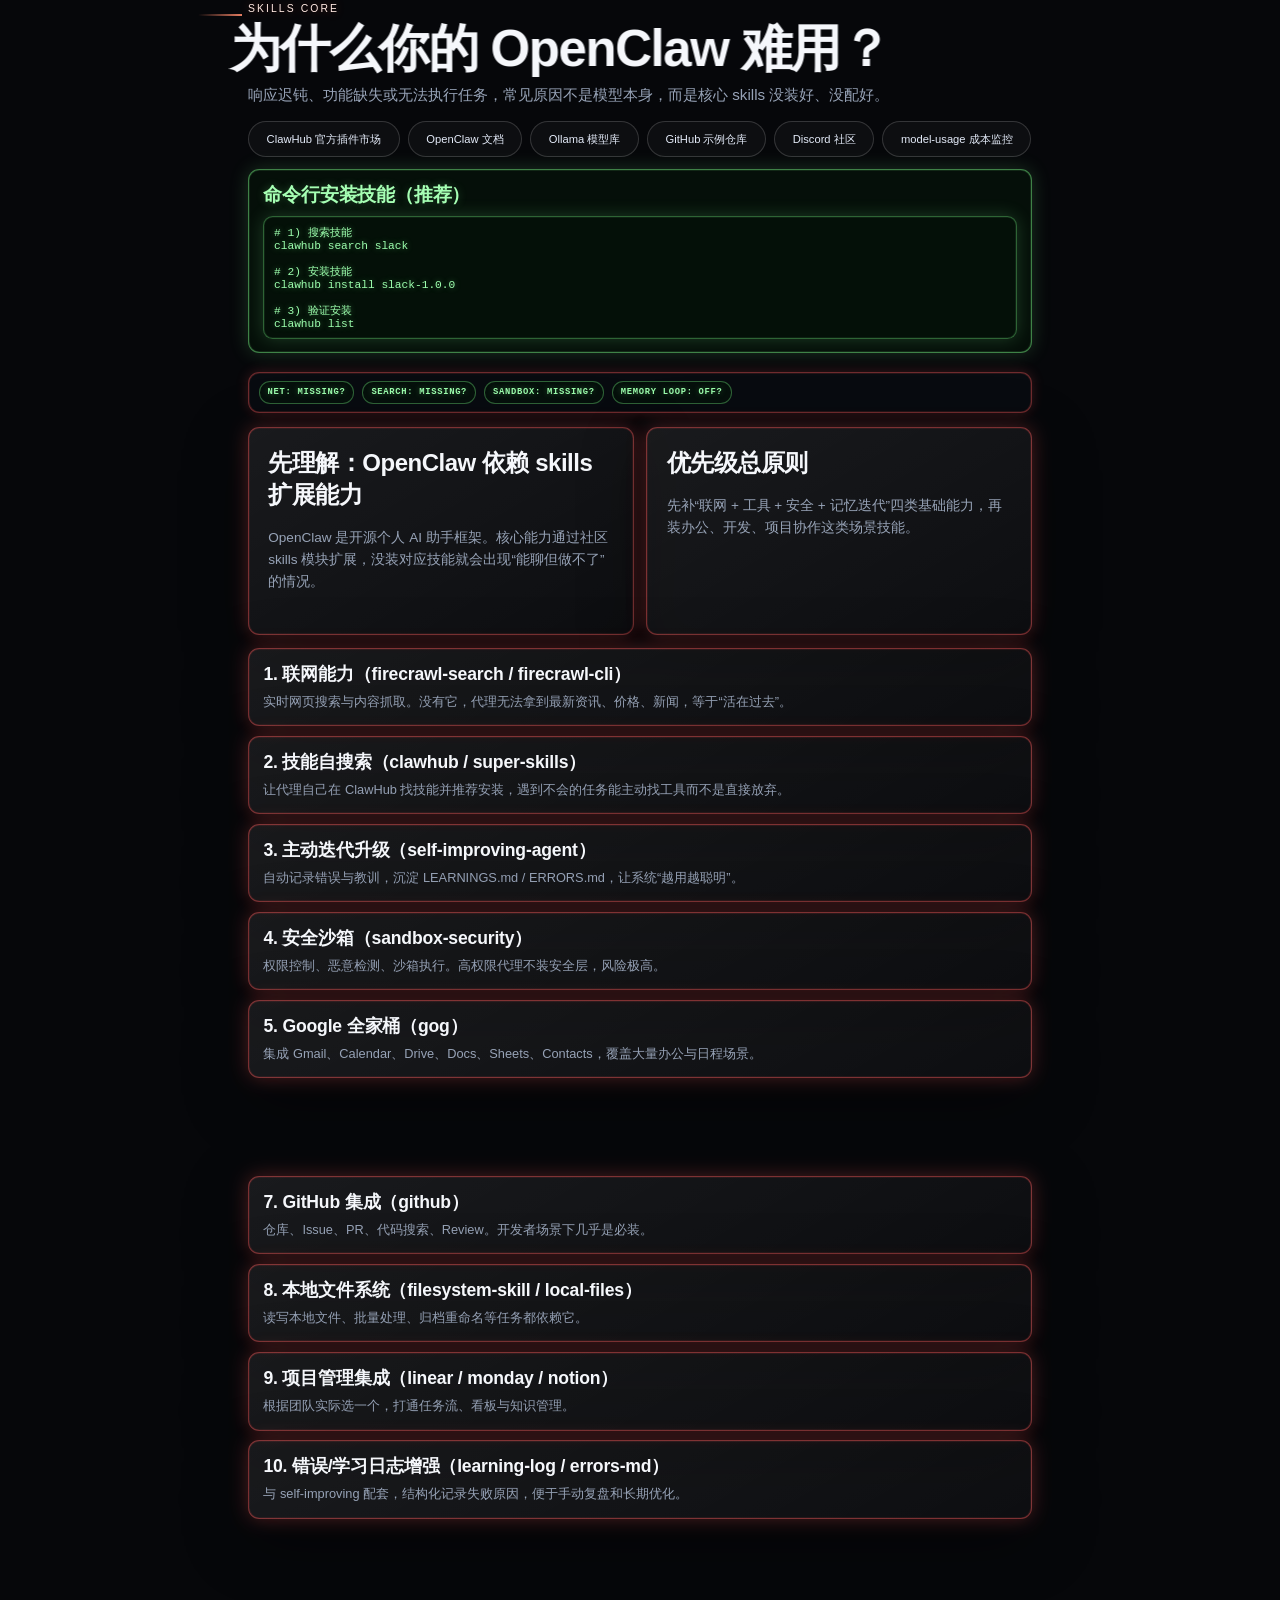
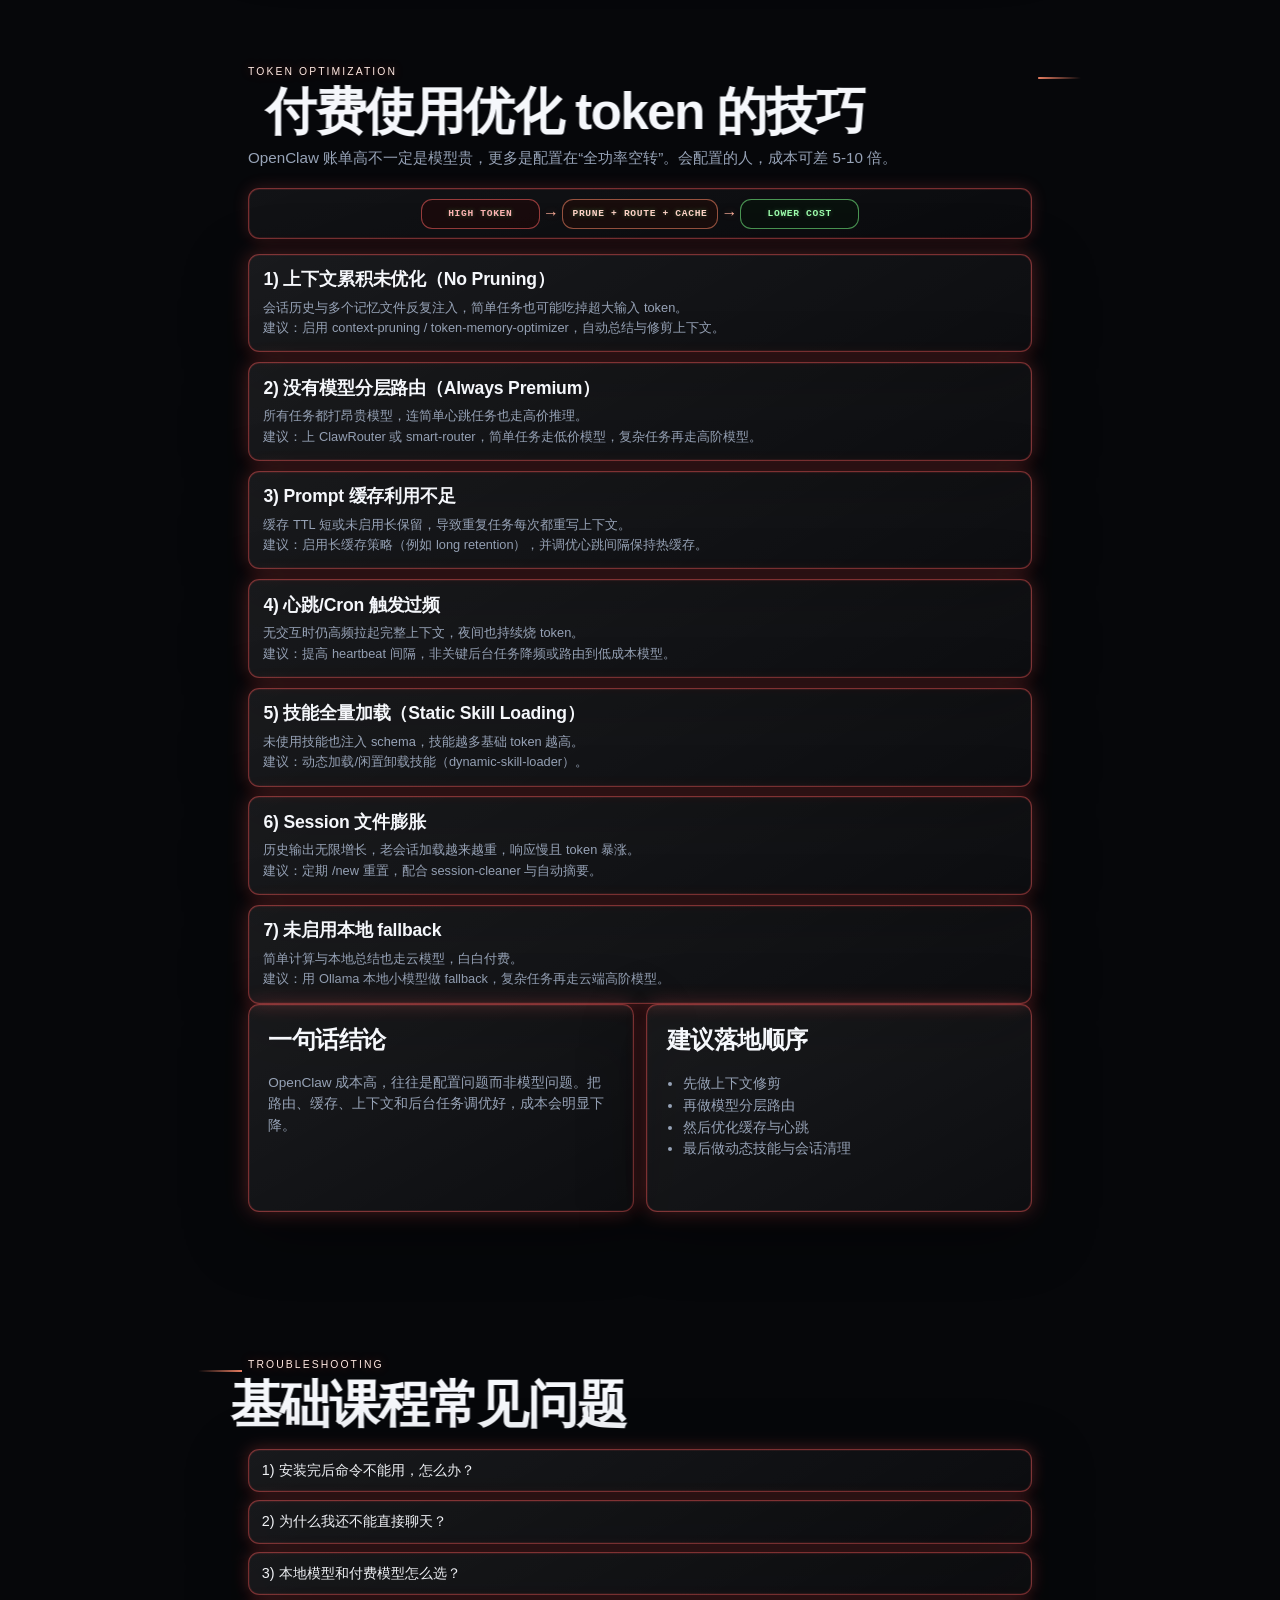
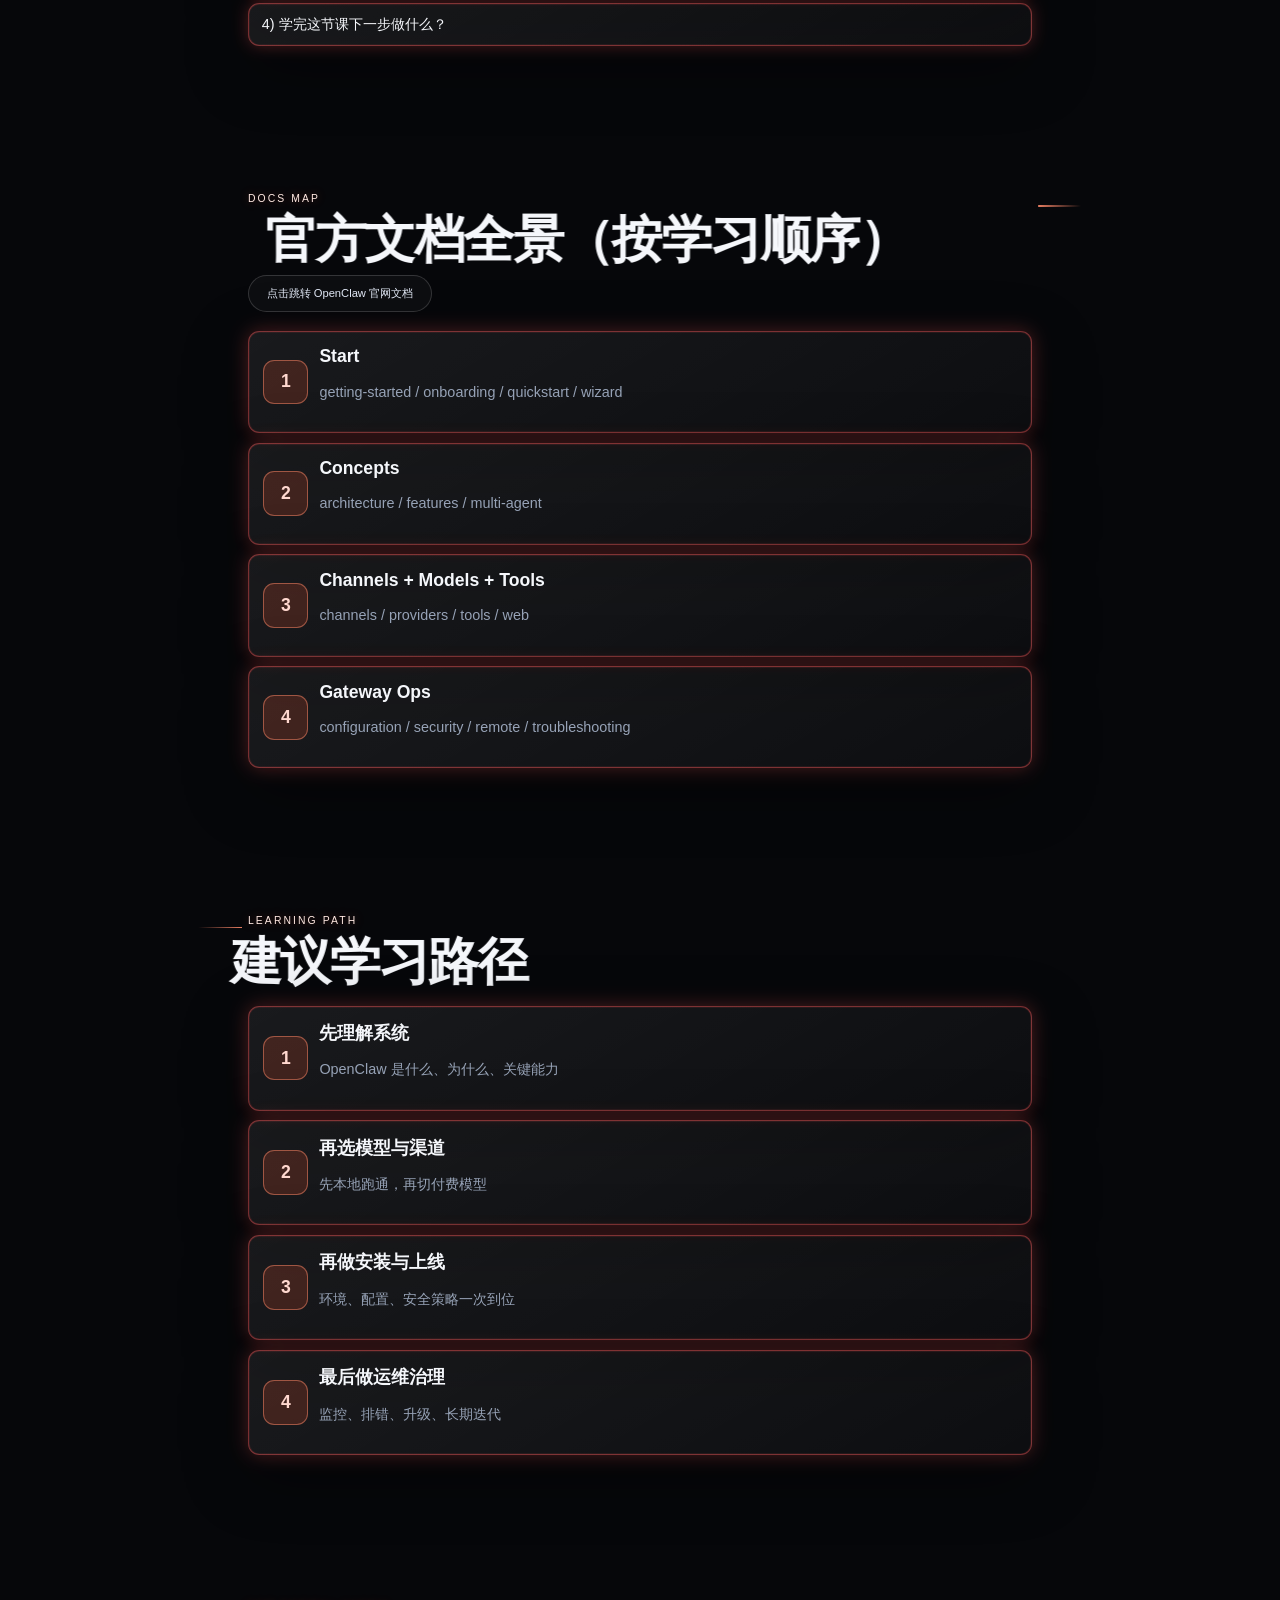
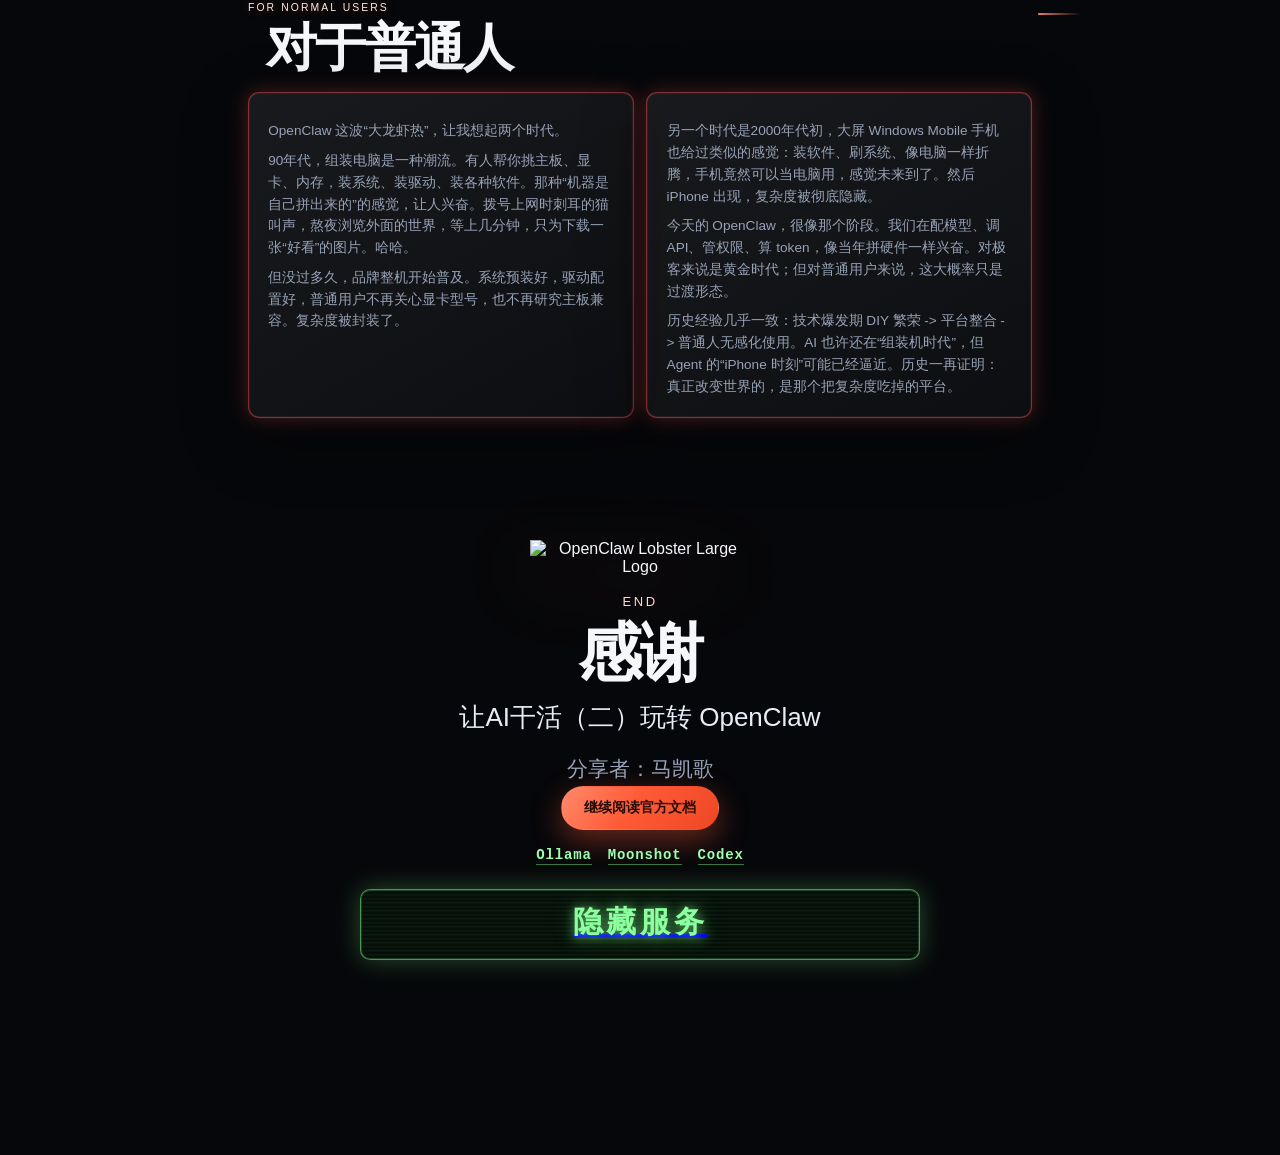
==== commit 8890c878: "feat: add mobile optimization and v3 changelog startup modal" ====
--- a/index.html
+++ b/index.html
@@ -23,6 +23,28 @@
     </svg>
   </div>
   <div class="progress"><span id="progress-bar"></span></div>
+  <div class="update-modal" id="update-modal" aria-hidden="true">
+    <div class="update-backdrop" data-update-close></div>
+    <section class="update-panel" role="dialog" aria-modal="true" aria-labelledby="update-title">
+      <p class="eyebrow">UPDATE LOG</p>
+      <h2 id="update-title">V3 更新日志</h2>
+      <div class="update-list">
+        <p><b>1.0</b>：完成课程主线结构（是什么 / 为什么 / 能力 / 安装 / 演示 / FAQ）。</p>
+        <p><b>1.1</b>：补充 OpenClaw 网关结构图与技术原理（大白话）。</p>
+        <p><b>1.2</b>：补齐 macOS / Windows 环境安装与测试流程。</p>
+        <p><b>2.0</b>：新增模型双路线（Ollama 零成本 + Kimi 2.5 生产力）。</p>
+        <p><b>2.1</b>：新增 TG / WhatsApp 配置板块与快速跳转入口。</p>
+        <p><b>2.2</b>：新增核心 skills、token 优化、常见问题与文档路径。</p>
+        <p><b>2.3</b>：新增实机演示流程图与 Codex 快速安装入口。</p>
+        <p><b>3.0</b>：加入像素风 + CRT 动效 + 隐藏彩蛋小游戏系统。</p>
+        <p><b>3.1</b>：新增“隐藏服务”独立页面与感谢页快捷跳转。</p>
+        <p><b>3.2</b>：统一外链新开页、Safari 跳转/高亮修复、移动端适配增强。</p>
+      </div>
+      <div class="update-actions">
+        <button class="btn primary" id="update-close-btn" type="button">开始浏览</button>
+      </div>
+    </section>
+  </div>
 
   <header class="nav">
     <div class="logo">OpenClaw Workshop</div>
@@ -32,6 +54,7 @@
       <a href="#story">为什么</a>
       <a href="#capabilities">能力</a>
       <a href="#chat-apps">聊天软件</a>
+      <a href="#channels-setup">TG/WA配置</a>
       <a href="#models">大模型</a>
       <a href="#ollama">Ollama</a>
       <a href="#kimi25">Kimi 2.5</a>
@@ -243,6 +266,42 @@
       </div>
     </section>
 
+    <section class="panel-block lobster" id="channels-setup">
+      <div class="panel-title reveal">
+        <p class="eyebrow">CHANNEL SETUP</p>
+        <h2>聊天软件配置方法（TG / WhatsApp）</h2>
+        <p class="lead-mini">推荐先配 Telegram（最快跑通），再配 WhatsApp（适合真实日常沟通场景）。</p>
+      </div>
+      <div class="cards two">
+        <article class="card reveal">
+          <h3>Telegram（TG）配置</h3>
+          <ul>
+            <li>打开 BotFather 创建机器人，拿到 Bot Token</li>
+            <li>在 OpenClaw 渠道配置中填写 Telegram token</li>
+            <li>给机器人发消息，确认消息能进网关</li>
+            <li>完成后先做 1 次“问答 + 执行”闭环测试</li>
+          </ul>
+          <div class="jump-row">
+            <a class="btn ghost" href="https://t.me/BotFather" target="_blank" rel="noopener noreferrer">打开 BotFather</a>
+            <a class="btn ghost" href="https://docs.openclaw.ai" target="_blank" rel="noopener noreferrer">查看 OpenClaw 配置文档</a>
+          </div>
+        </article>
+        <article class="card reveal">
+          <h3>WhatsApp 配置</h3>
+          <ul>
+            <li>先准备可登录的 WhatsApp 账号</li>
+            <li>在 OpenClaw 里启用 WhatsApp 渠道配置</li>
+            <li>按提示完成设备配对（扫码或授权）</li>
+            <li>发送测试消息，确认网关收到并返回结果</li>
+          </ul>
+          <div class="jump-row">
+            <a class="btn ghost" href="https://web.whatsapp.com/" target="_blank" rel="noopener noreferrer">打开 WhatsApp Web</a>
+            <a class="btn ghost" href="https://docs.openclaw.ai" target="_blank" rel="noopener noreferrer">查看 OpenClaw 配置文档</a>
+          </div>
+        </article>
+      </div>
+    </section>
+
     <section class="panel-block lobster" id="models">
       <div class="panel-title reveal">
         <p class="eyebrow">MODEL PROVIDERS</p>
@@ -289,7 +348,8 @@
     <section class="panel-block lobster" id="ollama">
       <div class="panel-title reveal">
         <p class="eyebrow">OLLAMA · FREE PATH</p>
-        <h2>零成本跑通：Ollama 本地模型</h2>
+        <h2 id="ollama-title-trigger">零成本跑通：Ollama 本地模型</h2>
+        <p class="lead-mini"><a class="btn ghost" href="https://ollama.com/download" target="_blank" rel="noopener noreferrer">点击安装 Ollama</a></p>
       </div>
       <div class="cards two">
         <article class="card reveal">
@@ -344,7 +404,7 @@
             <li>进入真实生产任务</li>
           </ul>
         </article>
-        <article class="card reveal">
+        <article class="card reveal" id="moonshot-config-card" role="button" aria-label="打开 Moonshot 控制台">
           <h3>配置思路（Moonshot）</h3>
 <pre><code># 1) 准备 API Key
 # 2) onboarding 或配置文件填 key
@@ -373,6 +433,7 @@
         <p class="eyebrow">LIVE DEMO</p>
         <h2>实机演示</h2>
         <p class="lead-mini">这一段会走完整流程，目标是现场跑通“模型 + 渠道 + 网关”的闭环。</p>
+        <p class="lead-mini"><a class="btn quick-install-btn" href="https://openai.com/codex" target="_blank" rel="noopener noreferrer">点击这里快速安装</a></p>
       </div>
 
       <div class="demo-flow reveal" aria-label="实机演示流程图">
@@ -438,26 +499,36 @@
           <h3>macOS 环境</h3>
           <ul>
             <li>Homebrew</li>
-            <li>Node.js 22+（含 npm）</li>
+            <li>Node.js（建议 LTS，含 npm）</li>
             <li>Git</li>
           </ul>
+          <h4>安装命令</h4>
 <pre><code>/bin/bash -c "$(curl -fsSL https://raw.githubusercontent.com/Homebrew/install/HEAD/install.sh)"
 brew install node git
-node -v
-npm -v
-git --version</code></pre>
-        </article>
-        <article class="card reveal tilt">
-          <h3>Windows 环境</h3>
-          <ul>
-            <li>安装 Node.js 22+</li>
-            <li>安装 Git for Windows</li>
-            <li>建议使用 PowerShell 或 Windows Terminal</li>
-          </ul>
+</code></pre>
+          <h4>测试命令</h4>
 <pre><code>node -v
 npm -v
 git --version</code></pre>
         </article>
+        <article class="card reveal tilt">
+          <h3>Windows 环境</h3>
+          <ul>
+            <li>手动安装 Node.js LTS（官方安装包）</li>
+            <li>手动安装 Git for Windows</li>
+            <li>建议使用 PowerShell 或 Windows Terminal</li>
+            <li>推荐可用版本：Node v22.x / npm v10.x / Git 2.50.x 左右</li>
+          </ul>
+          <h4>手动安装入口</h4>
+          <div class="jump-row">
+            <a class="btn ghost" href="https://nodejs.org/en/download" target="_blank" rel="noopener noreferrer">Node.js LTS 下载</a>
+            <a class="btn ghost" href="https://git-scm.com/download/win" target="_blank" rel="noopener noreferrer">Git for Windows 下载</a>
+          </div>
+          <h4>测试命令</h4>
+<pre><code>node -v
+npm -v
+git --version</code></pre>
+        </article>
       </div>
     </section>
 
@@ -466,6 +537,25 @@
         <p class="eyebrow">SKILLS CORE</p>
         <h2>为什么你的 OpenClaw 难用？</h2>
         <p class="lead-mini">响应迟钝、功能缺失或无法执行任务，常见原因不是模型本身，而是核心 skills 没装好、没配好。</p>
+        <div class="jump-row">
+          <a class="btn ghost" href="https://clawhub.com" target="_blank" rel="noopener noreferrer">ClawHub 官方插件市场</a>
+          <a class="btn ghost" href="https://docs.openclaw.ai" target="_blank" rel="noopener noreferrer">OpenClaw 文档</a>
+          <a class="btn ghost" href="https://ollama.com/library" target="_blank" rel="noopener noreferrer">Ollama 模型库</a>
+          <a class="btn ghost" href="https://github.com/openclaw/skill-examples" target="_blank" rel="noopener noreferrer">GitHub 示例仓库</a>
+          <a class="btn ghost" href="https://discord.com/invite/clawd" target="_blank" rel="noopener noreferrer">Discord 社区</a>
+          <a class="btn ghost" href="https://github.com/search?q=openclaw+model-usage&type=repositories" target="_blank" rel="noopener noreferrer">model-usage 成本监控</a>
+        </div>
+        <div class="install-cli reveal">
+          <h3>命令行安装技能（推荐）</h3>
+<pre><code># 1) 搜索技能
+clawhub search slack
+
+# 2) 安装技能
+clawhub install slack-1.0.0
+
+# 3) 验证安装
+clawhub list</code></pre>
+        </div>
       </div>
       <div class="pixel-strip reveal" aria-label="skills状态像素条">
         <span>NET: MISSING?</span>
@@ -581,6 +671,7 @@
       <div class="panel-title reveal">
         <p class="eyebrow">DOCS MAP</p>
         <h2>官方文档全景（按学习顺序）</h2>
+        <p class="lead-mini"><a class="btn ghost" href="https://docs.openclaw.ai" target="_blank" rel="noopener noreferrer">点击跳转 OpenClaw 官网文档</a></p>
       </div>
       <div class="path-list wide">
         <div class="path-item reveal"><span>1</span><div><h4>Start</h4><p>getting-started / onboarding / quickstart / wizard</p></div></div>
@@ -628,8 +719,13 @@
       <h2 class="reveal">感谢</h2>
       <p class="subtitle reveal">让AI干活（二）玩转 OpenClaw</p>
       <p class="lead reveal">分享者：马凯歌</p>
-      <a href="https://docs.openclaw.ai" target="_blank" rel="noreferrer" class="btn primary reveal">继续阅读官方文档</a>
-      <a class="ad-slot" href="./ad.html" target="_blank" rel="noreferrer" aria-label="打开广告页面">
+      <a href="https://docs.openclaw.ai" target="_blank" rel="noopener noreferrer" class="btn primary reveal">继续阅读官方文档</a>
+      <div class="quick-links reveal" aria-label="常用快速跳转">
+        <a class="quick-text" href="https://ollama.com/download" target="_blank" rel="noopener noreferrer" title="Ollama">Ollama</a>
+        <a class="quick-text" href="https://platform.moonshot.cn/console/account" target="_blank" rel="noopener noreferrer" title="Moonshot 控制台">Moonshot</a>
+        <a class="quick-text" href="https://openai.com/codex" target="_blank" rel="noopener noreferrer" title="OpenAI Codex">Codex</a>
+      </div>
+      <a class="ad-slot" href="./ad.html" target="_blank" rel="noopener noreferrer" aria-label="打开广告页面">
         <div class="ad-text">隐藏服务</div>
       </a>
     </section>
--- a/styles.css
+++ b/styles.css
@@ -34,6 +34,10 @@
   --bg-drift: 0px;
 }
 
+body.modal-open {
+  overflow: hidden;
+}
+
 #bg-canvas { position: fixed; inset: 0; z-index: -3; width: 100%; height: 100%; }
 .bg-parallax {
   position: fixed;
@@ -116,6 +120,88 @@
 
 .progress { position: fixed; top: env(safe-area-inset-top, 0px); left: 0; width: 100%; height: 3px; z-index: 80; background: rgba(255,255,255,.08); }
 .progress span { display: block; width: 0; height: 100%; background: linear-gradient(90deg, var(--brand), var(--brand-2)); box-shadow: 0 0 20px rgba(255,90,54,.7); }
+
+.update-modal {
+  position: fixed;
+  inset: 0;
+  z-index: 120;
+  opacity: 0;
+  pointer-events: none;
+  transition: opacity .25s ease;
+}
+
+.update-modal.open {
+  opacity: 1;
+  pointer-events: auto;
+}
+
+.update-backdrop {
+  position: absolute;
+  inset: 0;
+  background: rgba(4, 8, 12, .74);
+  backdrop-filter: blur(6px);
+  -webkit-backdrop-filter: blur(6px);
+}
+
+.update-panel {
+  position: absolute;
+  left: 50%;
+  top: 50%;
+  transform: translate(-50%, -50%);
+  width: min(860px, calc(100vw - 26px));
+  max-height: min(82vh, 760px);
+  overflow: auto;
+  border: 1px solid rgba(255, 90, 90, .52);
+  border-radius: 18px;
+  background: linear-gradient(165deg, rgba(14, 18, 24, .96), rgba(6, 10, 14, .96));
+  box-shadow: 0 0 0 1px rgba(255,90,90,.22) inset, 0 0 44px rgba(255,90,90,.22);
+  padding: 22px 22px 18px;
+}
+
+.update-panel::before {
+  content: "";
+  position: absolute;
+  inset: 0;
+  pointer-events: none;
+  background: repeating-linear-gradient(
+    to bottom,
+    rgba(255,255,255,.03) 0px,
+    rgba(255,255,255,.03) 1px,
+    transparent 2px,
+    transparent 4px
+  );
+  opacity: .4;
+}
+
+.update-panel h2 {
+  margin: 2px 0 10px;
+  font-size: clamp(34px, 5vw, 58px);
+}
+
+.update-list {
+  display: grid;
+  gap: 8px;
+  margin-top: 8px;
+}
+
+.update-list p {
+  margin: 0;
+  color: #dbe4f2;
+  font-size: 16px;
+  line-height: 1.55;
+}
+
+.update-list b {
+  color: #9dffae;
+  font-family: "SF Mono", Menlo, Monaco, Consolas, monospace;
+  margin-right: 4px;
+}
+
+.update-actions {
+  margin-top: 16px;
+  display: flex;
+  justify-content: flex-end;
+}
 
 .crt-overlay {
   position: fixed;
@@ -232,6 +318,23 @@
 .lead-mini { margin-top: 14px; font-size: 19px; color: var(--muted); }
 
 .cta { margin-top: 28px; display: flex; gap: 12px; }
+.jump-row { margin-top: 16px; display: flex; gap: 10px; flex-wrap: wrap; }
+.install-cli {
+  margin-top: 14px;
+  padding: 16px 18px;
+  border: 1px solid rgba(125,255,139,.48);
+  border-radius: 14px;
+  background: rgba(7, 22, 10, 0.56);
+  box-shadow: inset 0 0 0 1px rgba(125,255,139,.14), 0 0 24px rgba(125,255,139,.18);
+}
+
+.install-cli h3 {
+  margin: 0 0 10px;
+  color: #a6ffb4;
+  font-size: 24px;
+  letter-spacing: -.01em;
+  text-shadow: 0 0 10px rgba(125,255,139,.28);
+}
 .btn {
   display: inline-flex; align-items: center; justify-content: center; text-decoration: none;
   padding: 12px 22px; border-radius: 999px; font-size: 14px;
@@ -239,6 +342,32 @@
 }
 .btn.primary { background: linear-gradient(125deg, #ff8a6b, #ff5a36 45%, #ef4725); color: #240c06; font-weight: 700; box-shadow: 0 10px 30px rgba(255,90,54,.4); }
 .btn.ghost { border-color: var(--line); background: rgba(255,255,255,.03); color: #e4ebf9; }
+
+.quick-install-btn {
+  position: relative;
+  overflow: hidden;
+  border: 1px solid rgba(125,255,139,.65);
+  background: linear-gradient(120deg, rgba(12,38,18,.9), rgba(28,84,38,.85));
+  color: #b9ffcb;
+  text-shadow: 0 0 10px rgba(125,255,139,.45);
+  box-shadow: inset 0 0 0 1px rgba(125,255,139,.18), 0 0 26px rgba(125,255,139,.32);
+  animation: laserPulse 2.2s ease-in-out infinite;
+}
+
+.quick-install-btn::after {
+  content: "";
+  position: absolute;
+  inset: 0;
+  background: linear-gradient(90deg, transparent 0%, rgba(169,255,188,.45) 50%, transparent 100%);
+  transform: translateX(-120%);
+  animation: laserSweep 2.8s linear infinite;
+  pointer-events: none;
+}
+
+.quick-install-btn:hover {
+  transform: translateY(-1px);
+  box-shadow: inset 0 0 0 1px rgba(125,255,139,.28), 0 0 32px rgba(125,255,139,.4);
+}
 
 .story { padding: 30px 0 70px; position: relative; }
 .scene { height: 250vh; position: relative; }
@@ -793,6 +922,33 @@
 
 .thanks { min-height: 72vh; display: flex; flex-direction: column; justify-content: center; align-items: center; text-align: center; padding-bottom: 130px; }
 
+.quick-links {
+  margin-top: 18px;
+  display: flex;
+  gap: 16px;
+  flex-wrap: wrap;
+  justify-content: center;
+}
+
+.quick-text {
+  display: inline-flex;
+  align-items: center;
+  text-decoration: none;
+  border-bottom: 1px solid rgba(125,255,139,.45);
+  padding-bottom: 2px;
+  background: transparent;
+  color: #9dffae;
+  font: 600 14px/1 "SF Mono", Menlo, Monaco, Consolas, monospace;
+  letter-spacing: .06em;
+  transition: color .2s ease, border-color .2s ease, text-shadow .2s ease;
+}
+
+.quick-text:hover {
+  color: #c9ffd2;
+  border-color: rgba(201,255,210,.75);
+  text-shadow: 0 0 8px rgba(125,255,139,.3);
+}
+
 .thanks-logo {
   width: clamp(130px, 18vw, 220px);
   height: auto;
@@ -1086,6 +1242,16 @@
   50% { opacity: 1; transform: translateX(2px); }
 }
 
+@keyframes laserPulse {
+  0%, 100% { filter: brightness(.95); }
+  50% { filter: brightness(1.15); }
+}
+
+@keyframes laserSweep {
+  0% { transform: translateX(-120%); }
+  100% { transform: translateX(120%); }
+}
+
 @keyframes lobsterFall {
   from { transform: translate3d(0, -16vh, 0) rotate(0deg); opacity: .95; }
   to { transform: translate3d(0, 120vh, 0) rotate(260deg); opacity: .2; }
@@ -1127,6 +1293,8 @@
 
 @media (max-width: 1024px) {
   main { width: calc(100vw - 24px); }
+  main > section.story,
+  main > section.panel-block:not(.thanks) { zoom: 1; }
   .nav { padding: 10px 12px; }
   .logo { font-size: 12px; }
   .nav nav { gap: 6px; overflow-x: auto; }
@@ -1158,3 +1326,41 @@
   .scene-head h2,
   .thanks h2 { white-space: normal; }
 }
+
+@media (max-width: 768px) {
+  .nav {
+    width: calc(100vw - 16px);
+    grid-template-columns: 1fr;
+    gap: 8px;
+    padding: 9px 10px;
+  }
+  .logo {
+    font-size: 11px;
+    text-align: center;
+    opacity: .9;
+  }
+  .nav nav {
+    width: 100%;
+    gap: 6px;
+    padding-bottom: 2px;
+  }
+  .nav a {
+    font-size: 11px;
+    padding: 4px 7px;
+  }
+  main {
+    padding-top: 108px;
+    width: calc(100vw - 16px);
+  }
+  .btn {
+    padding: 10px 14px;
+    font-size: 13px;
+  }
+  .update-panel {
+    padding: 16px 14px 14px;
+    border-radius: 14px;
+  }
+  .update-list p {
+    font-size: 14px;
+  }
+}
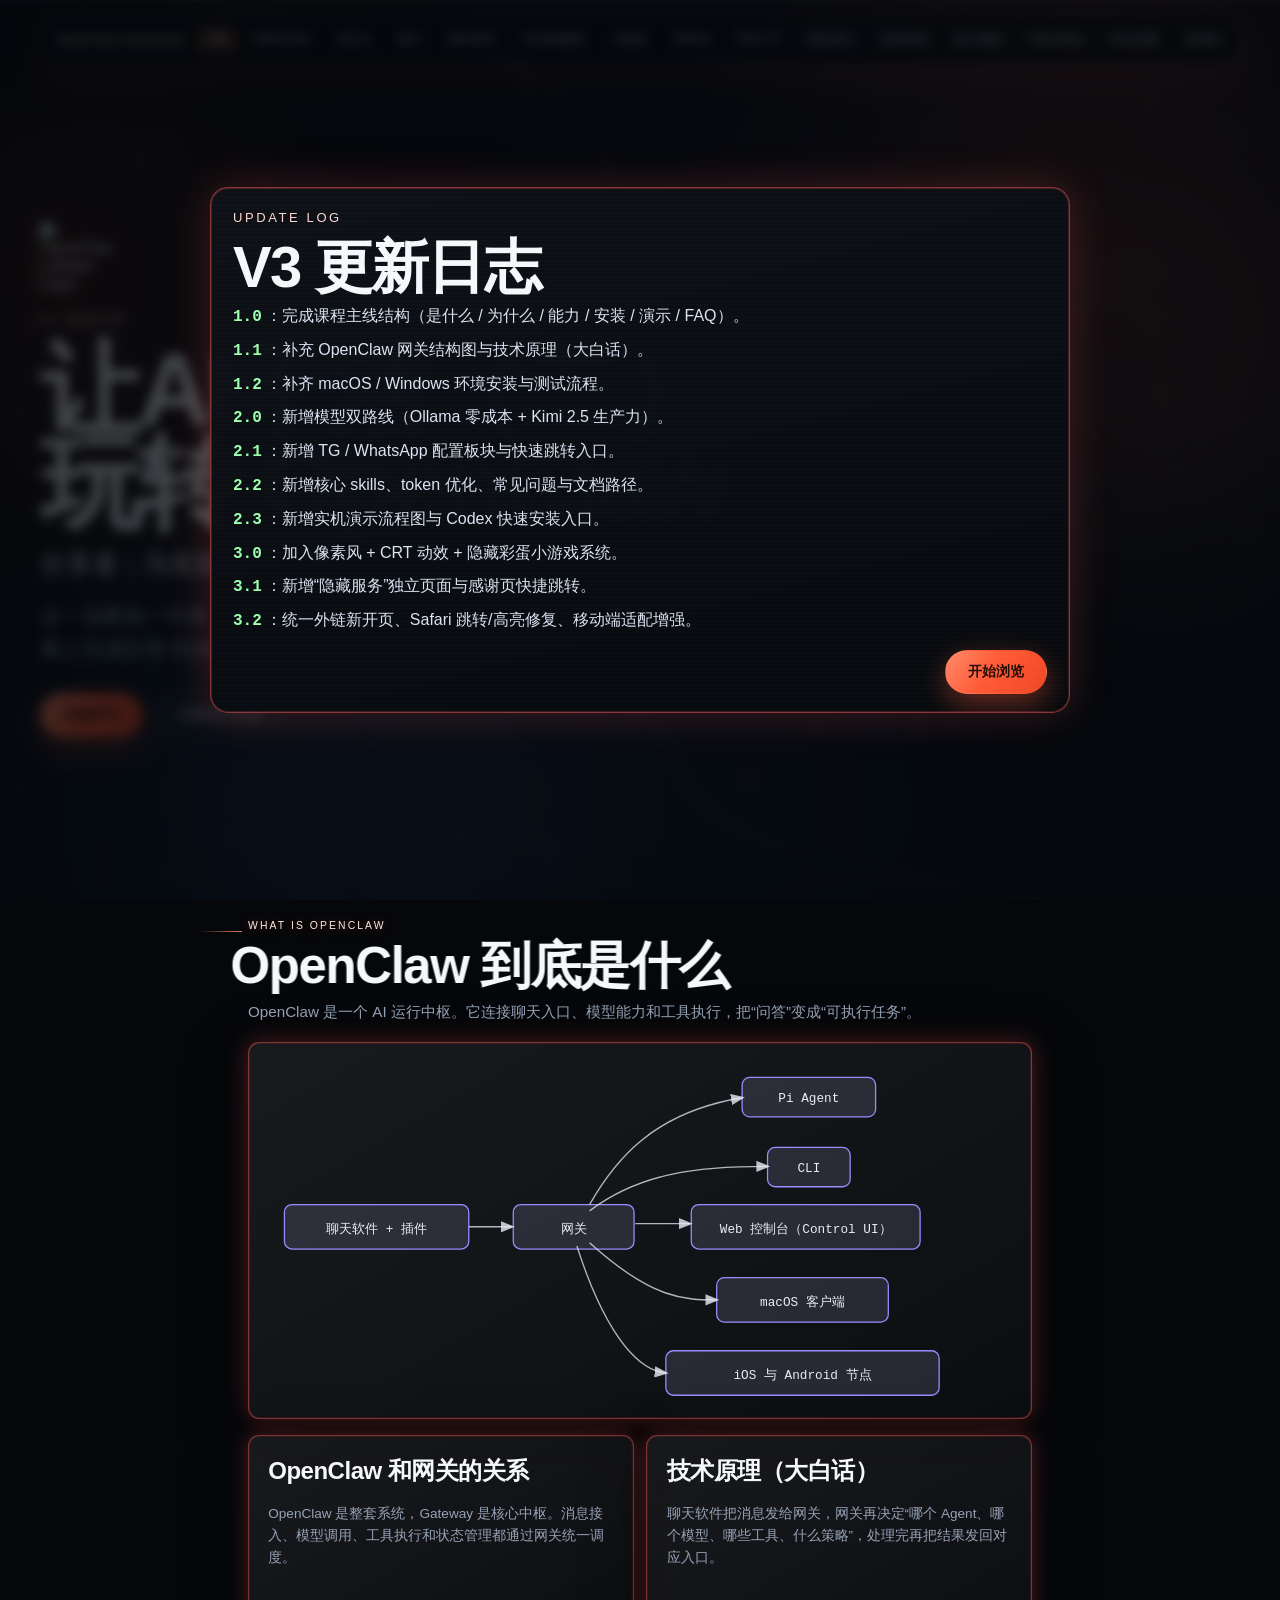
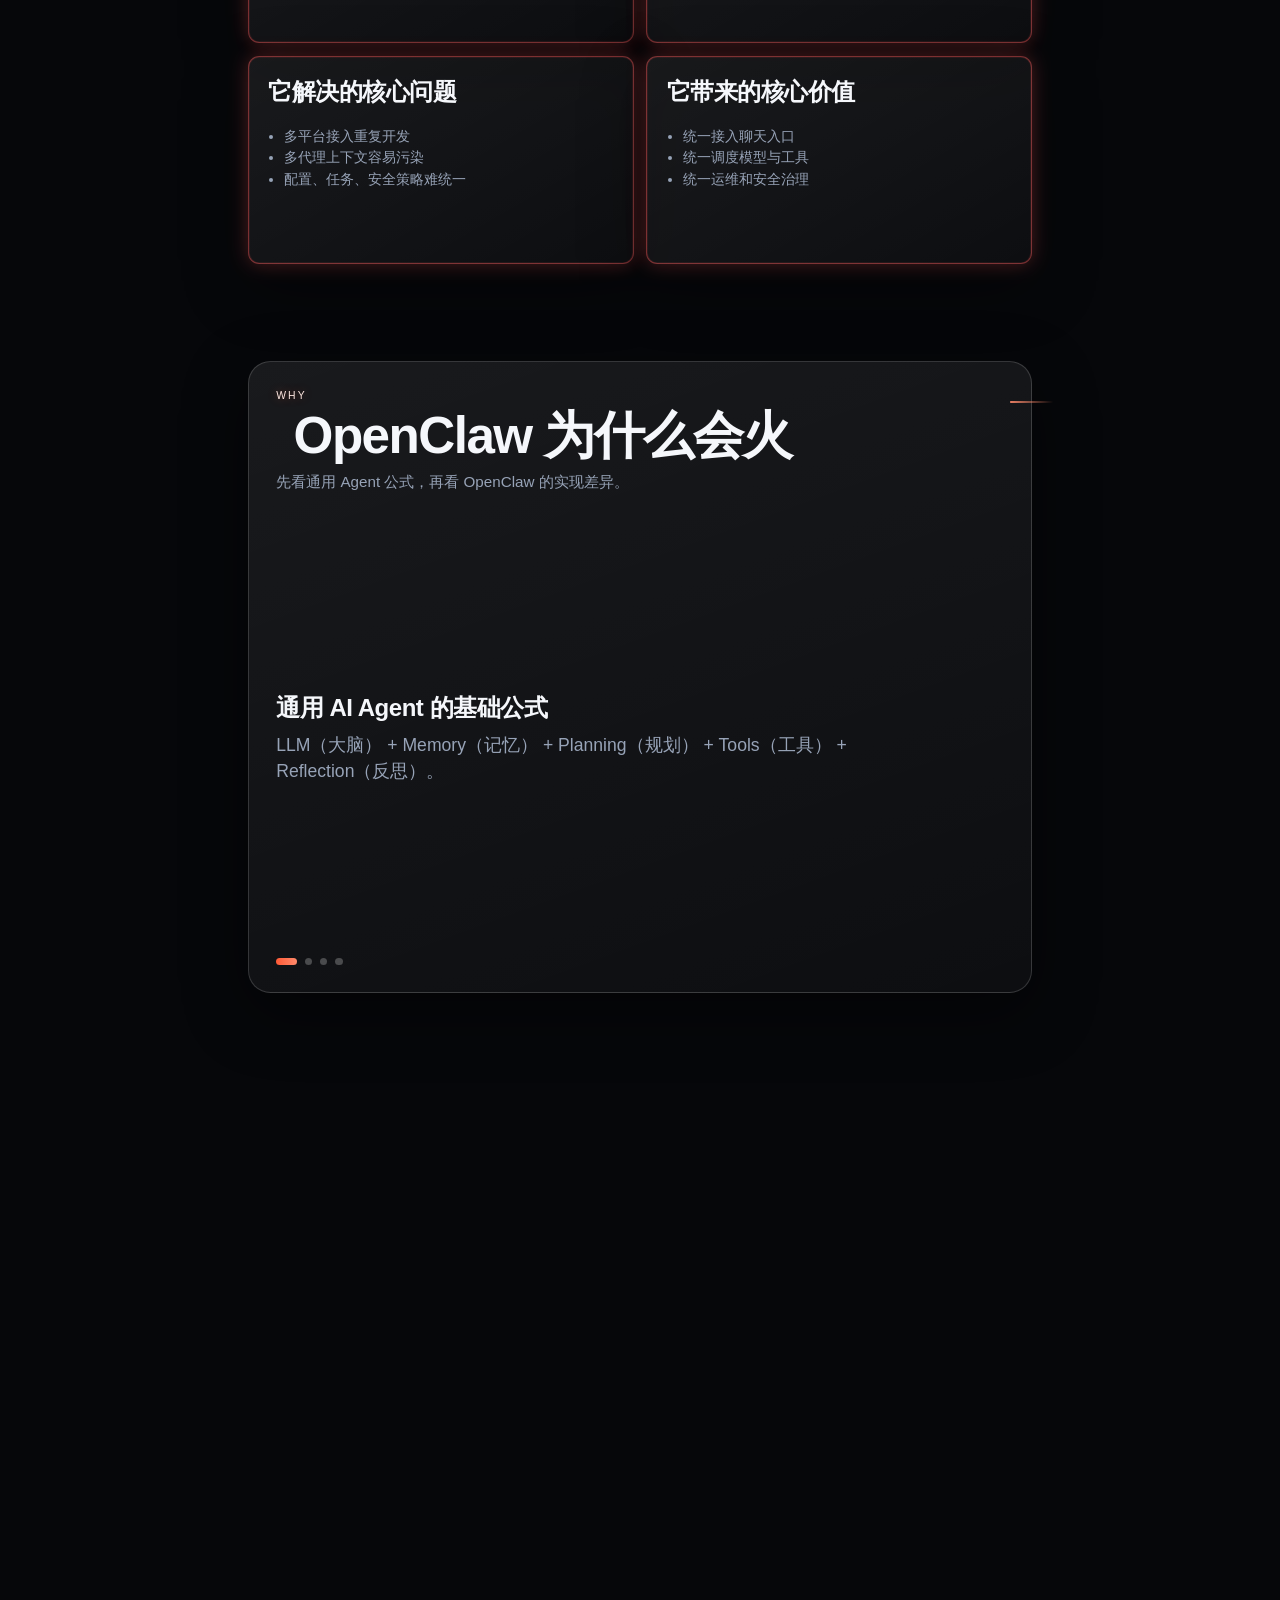
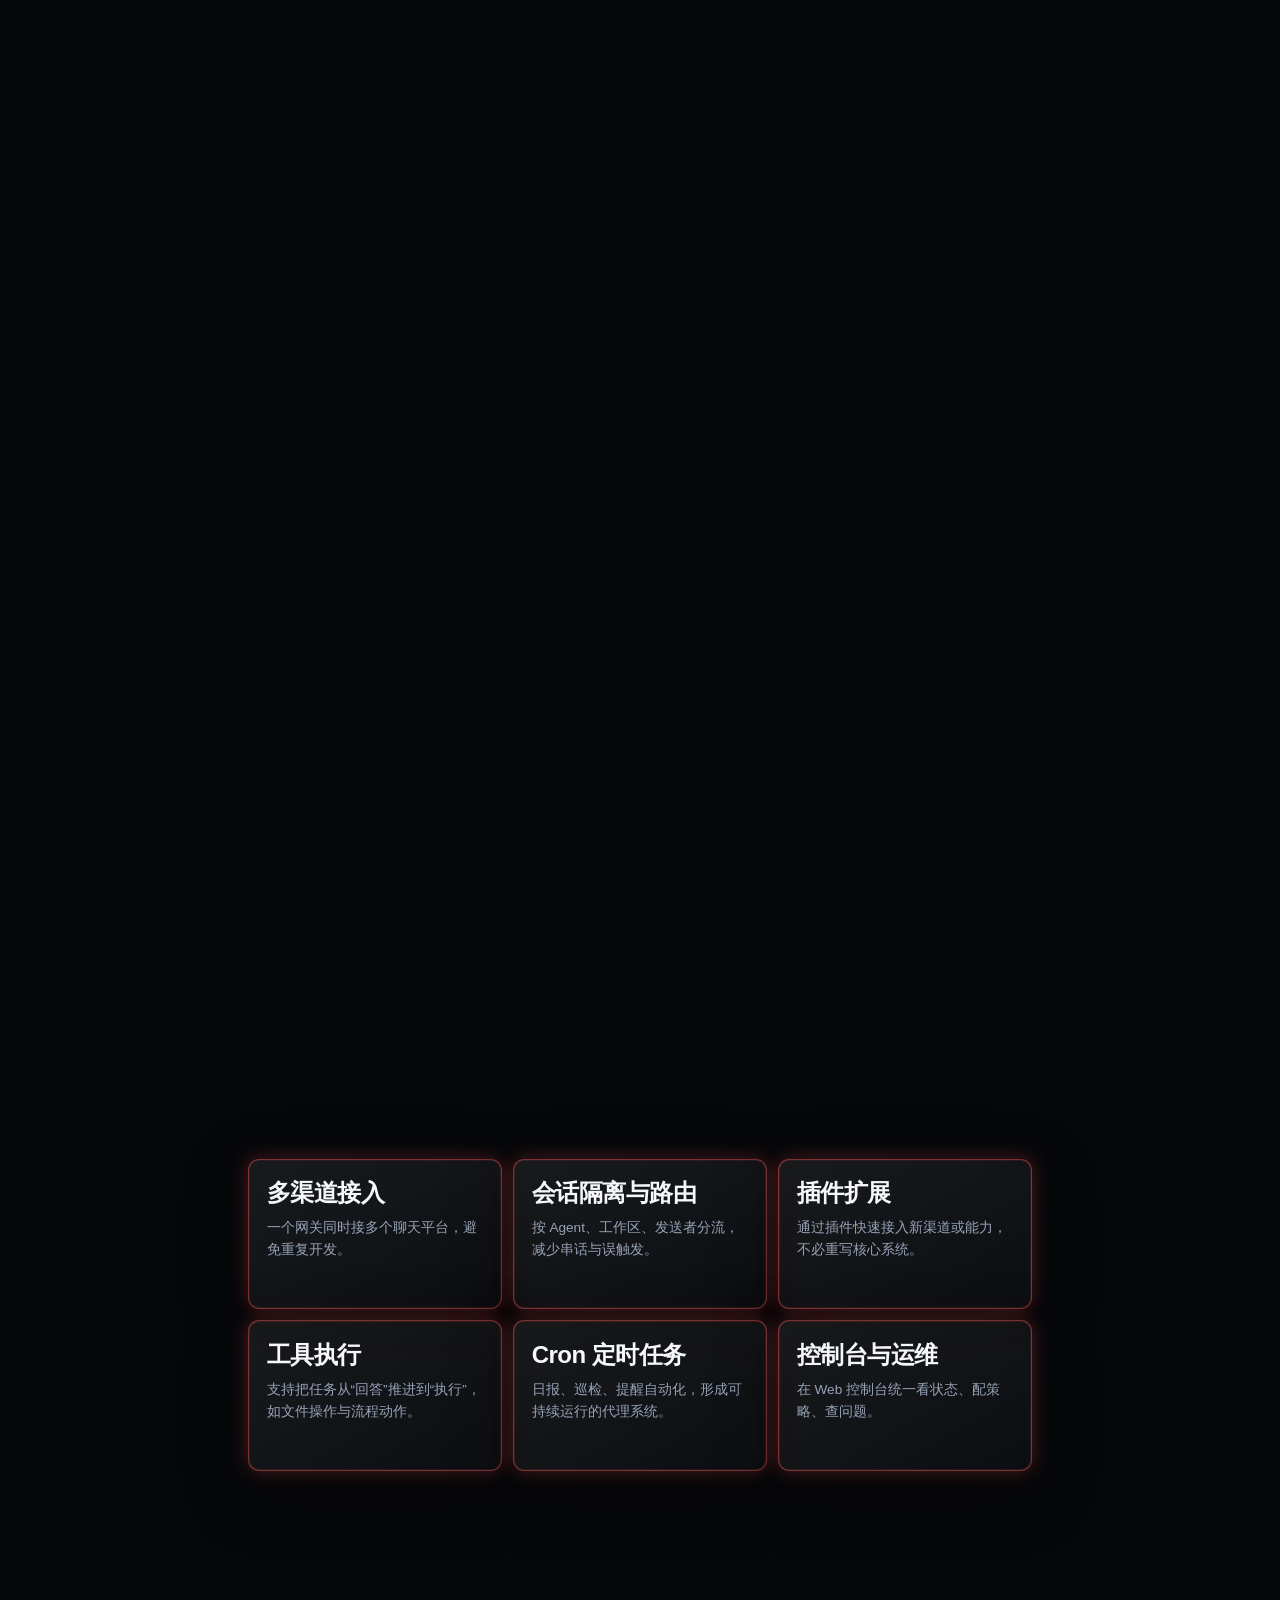
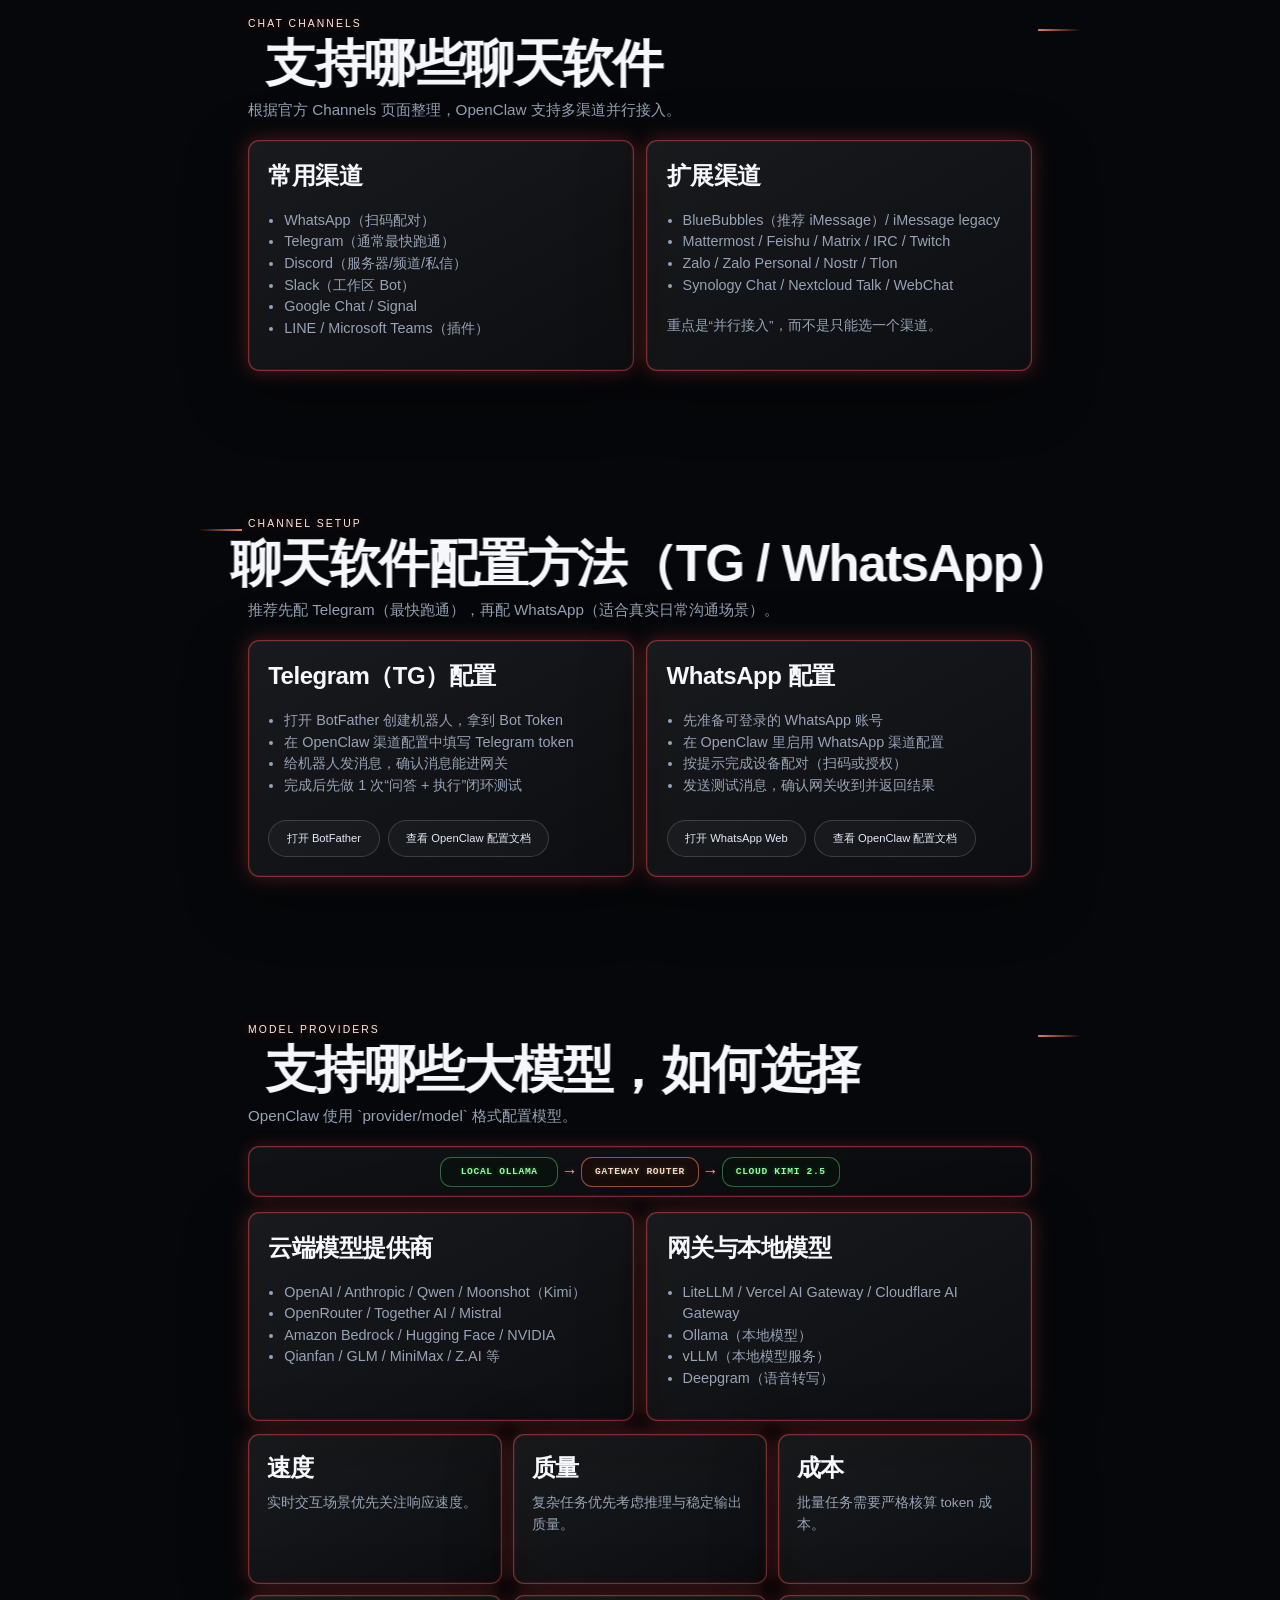
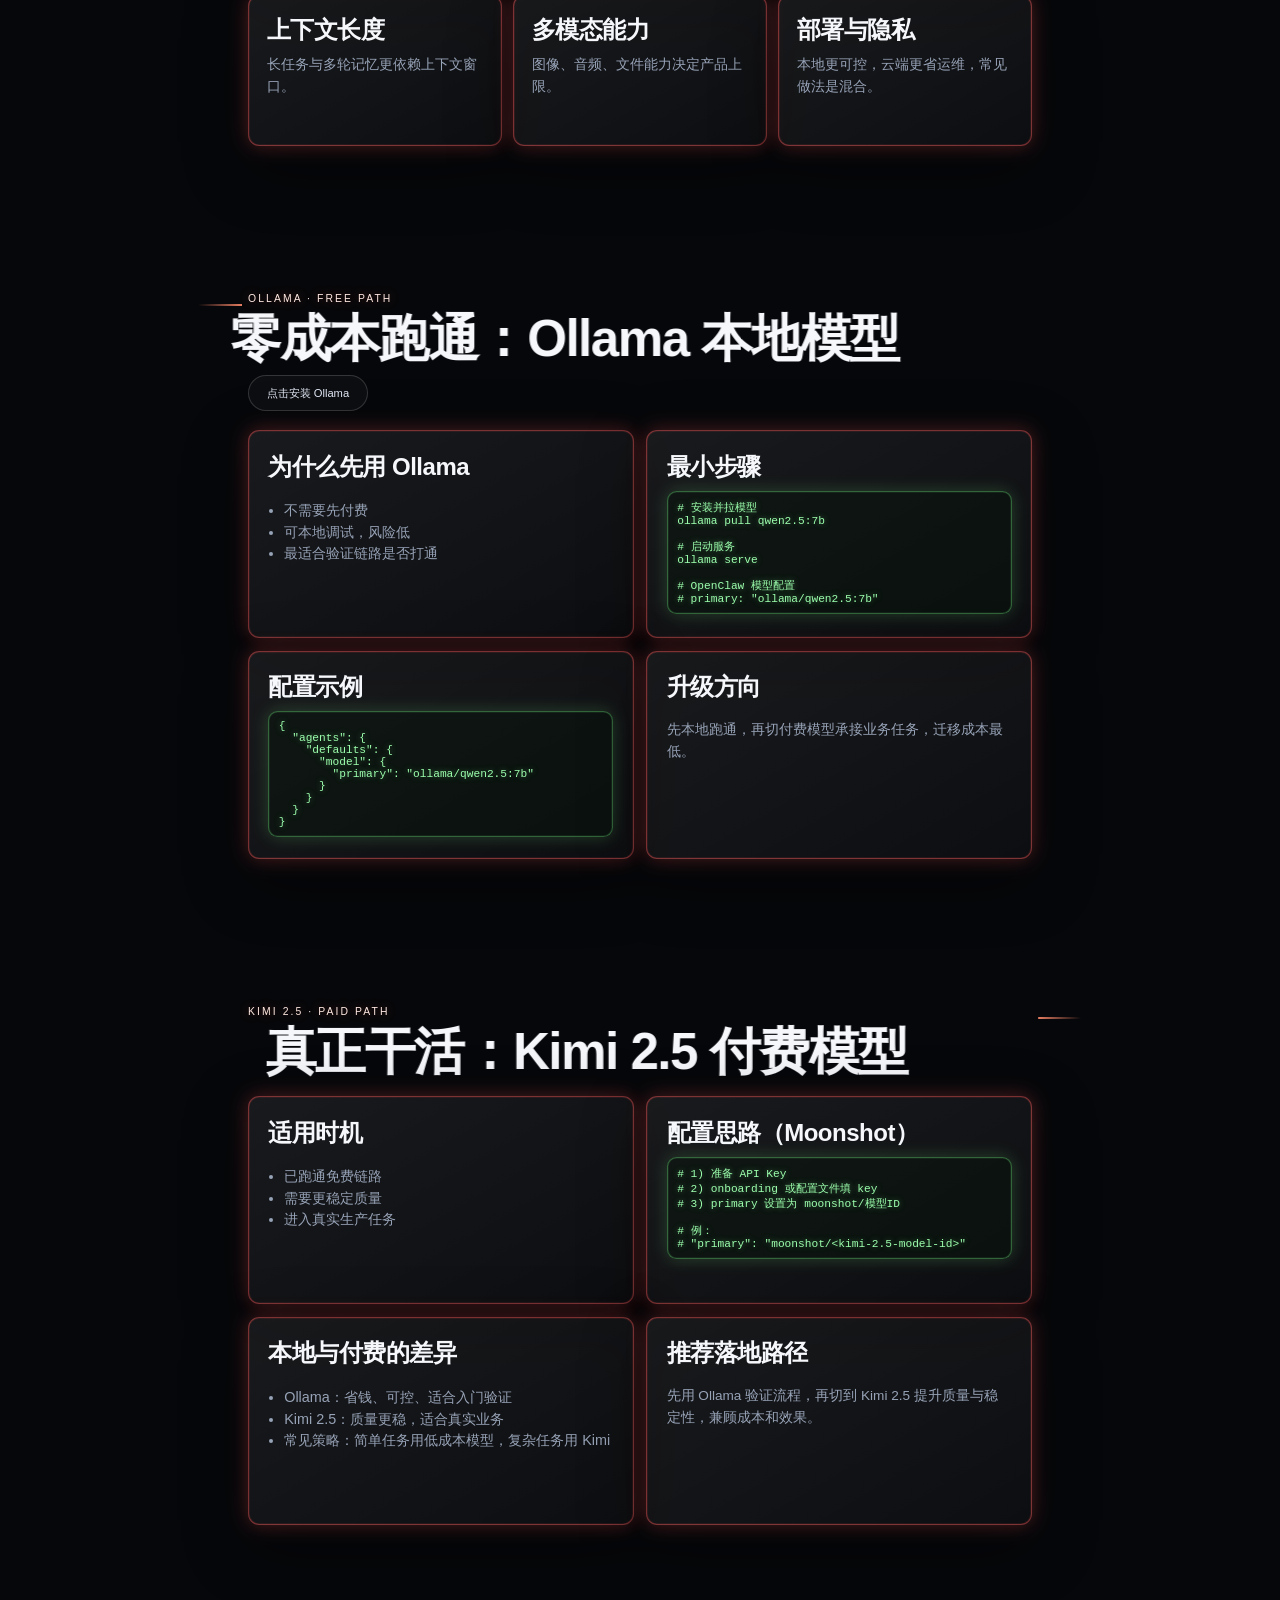
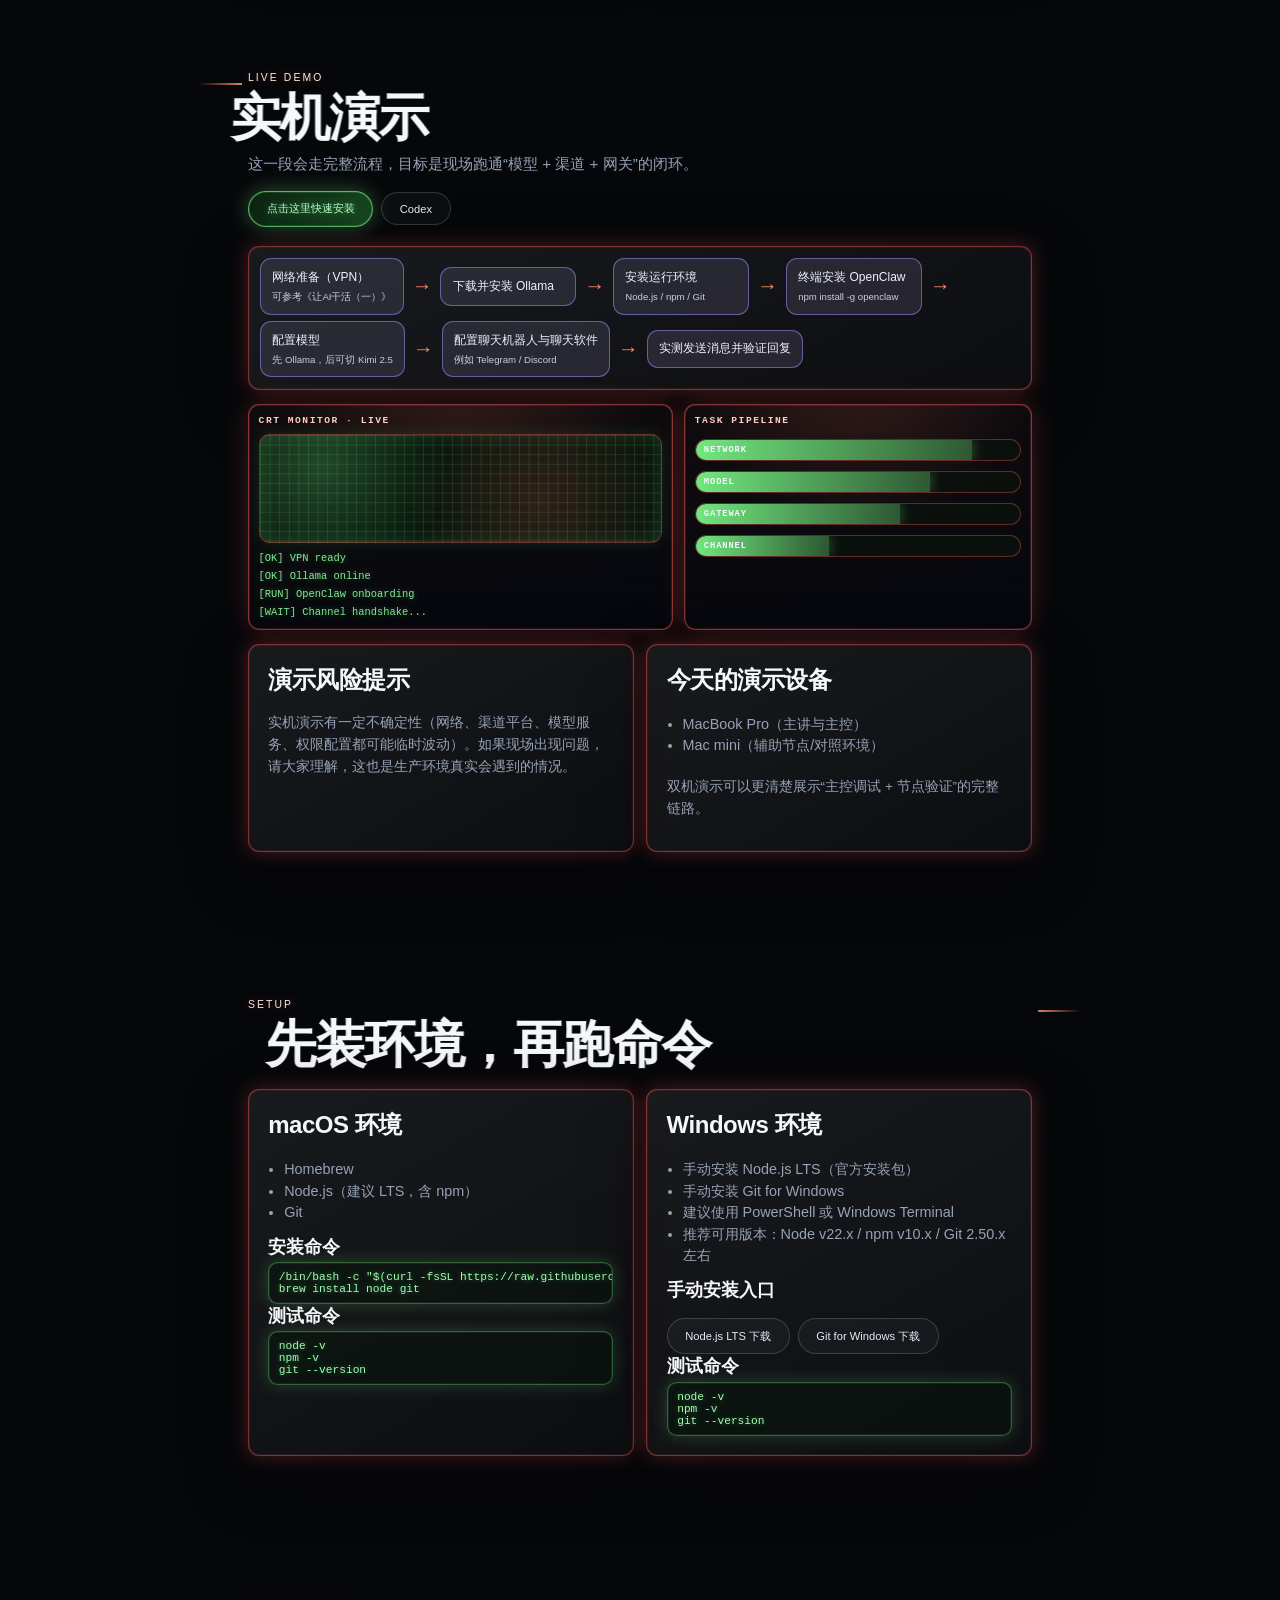
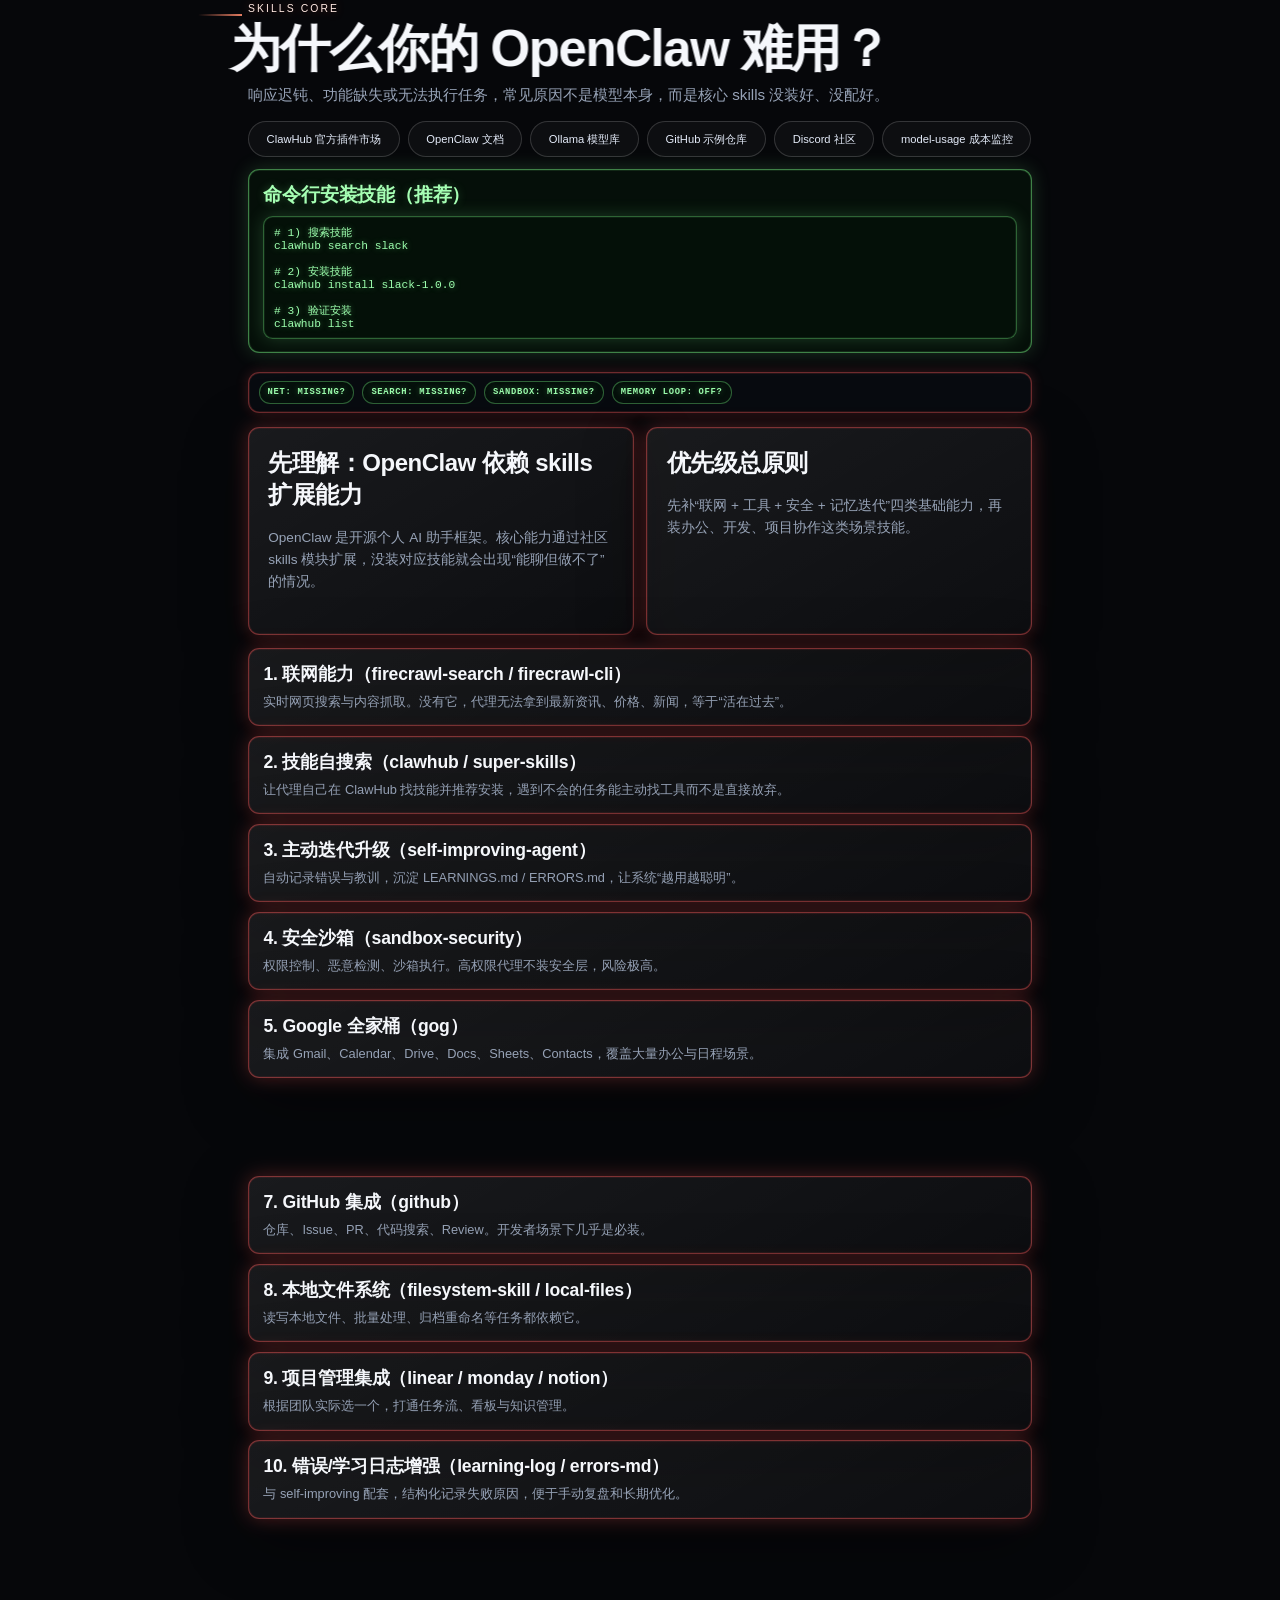
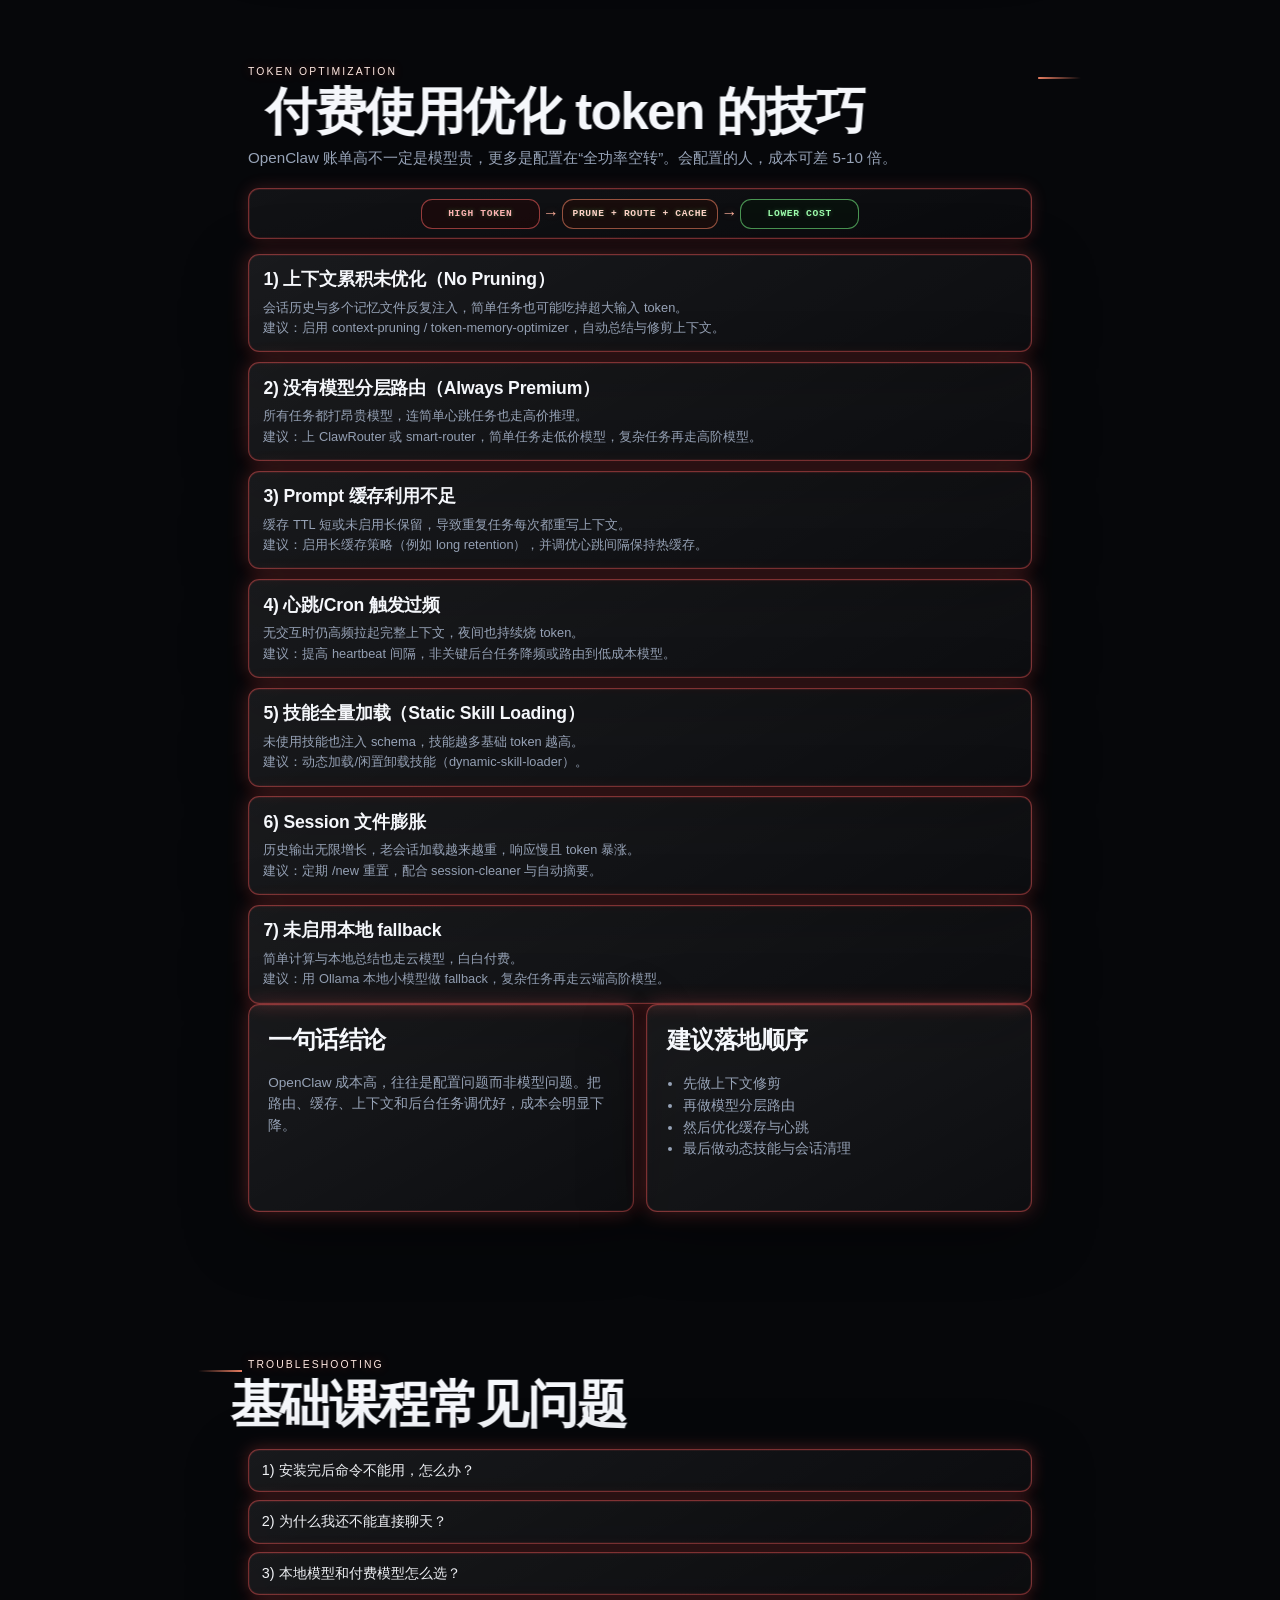
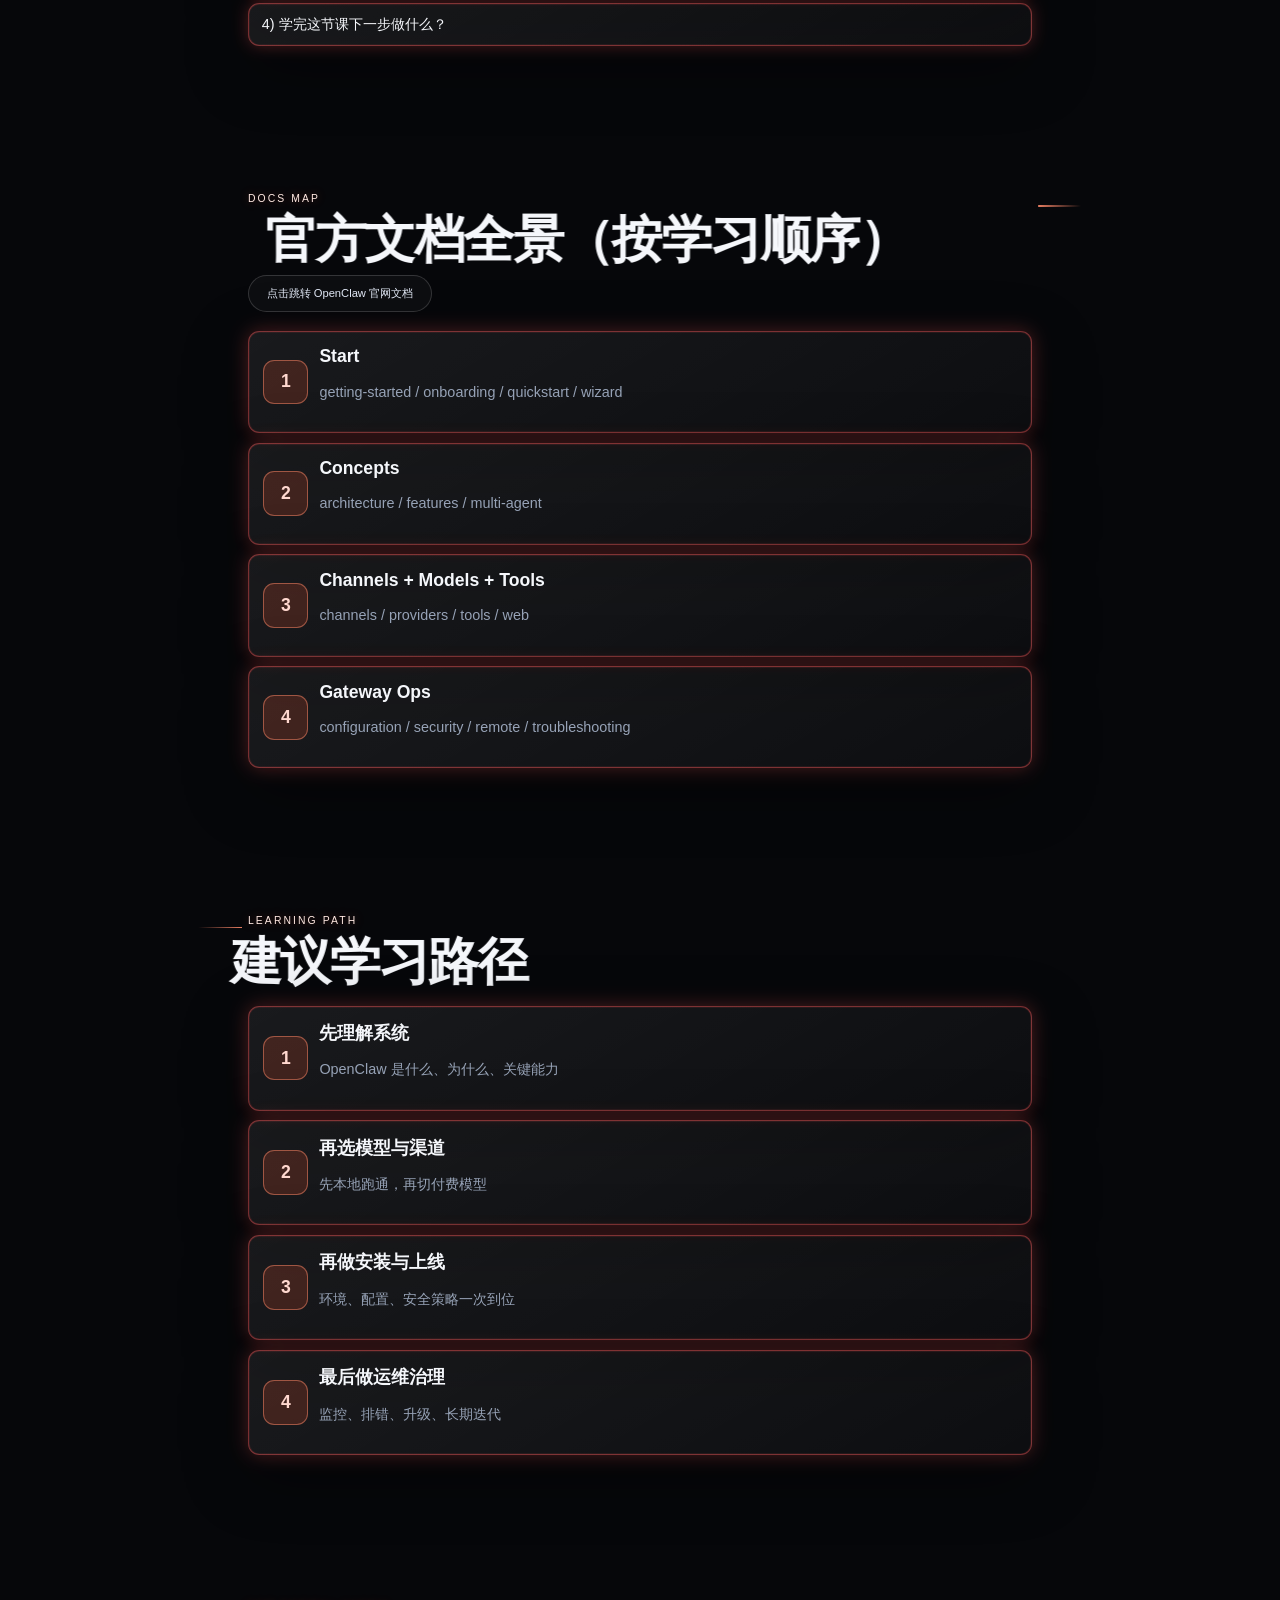
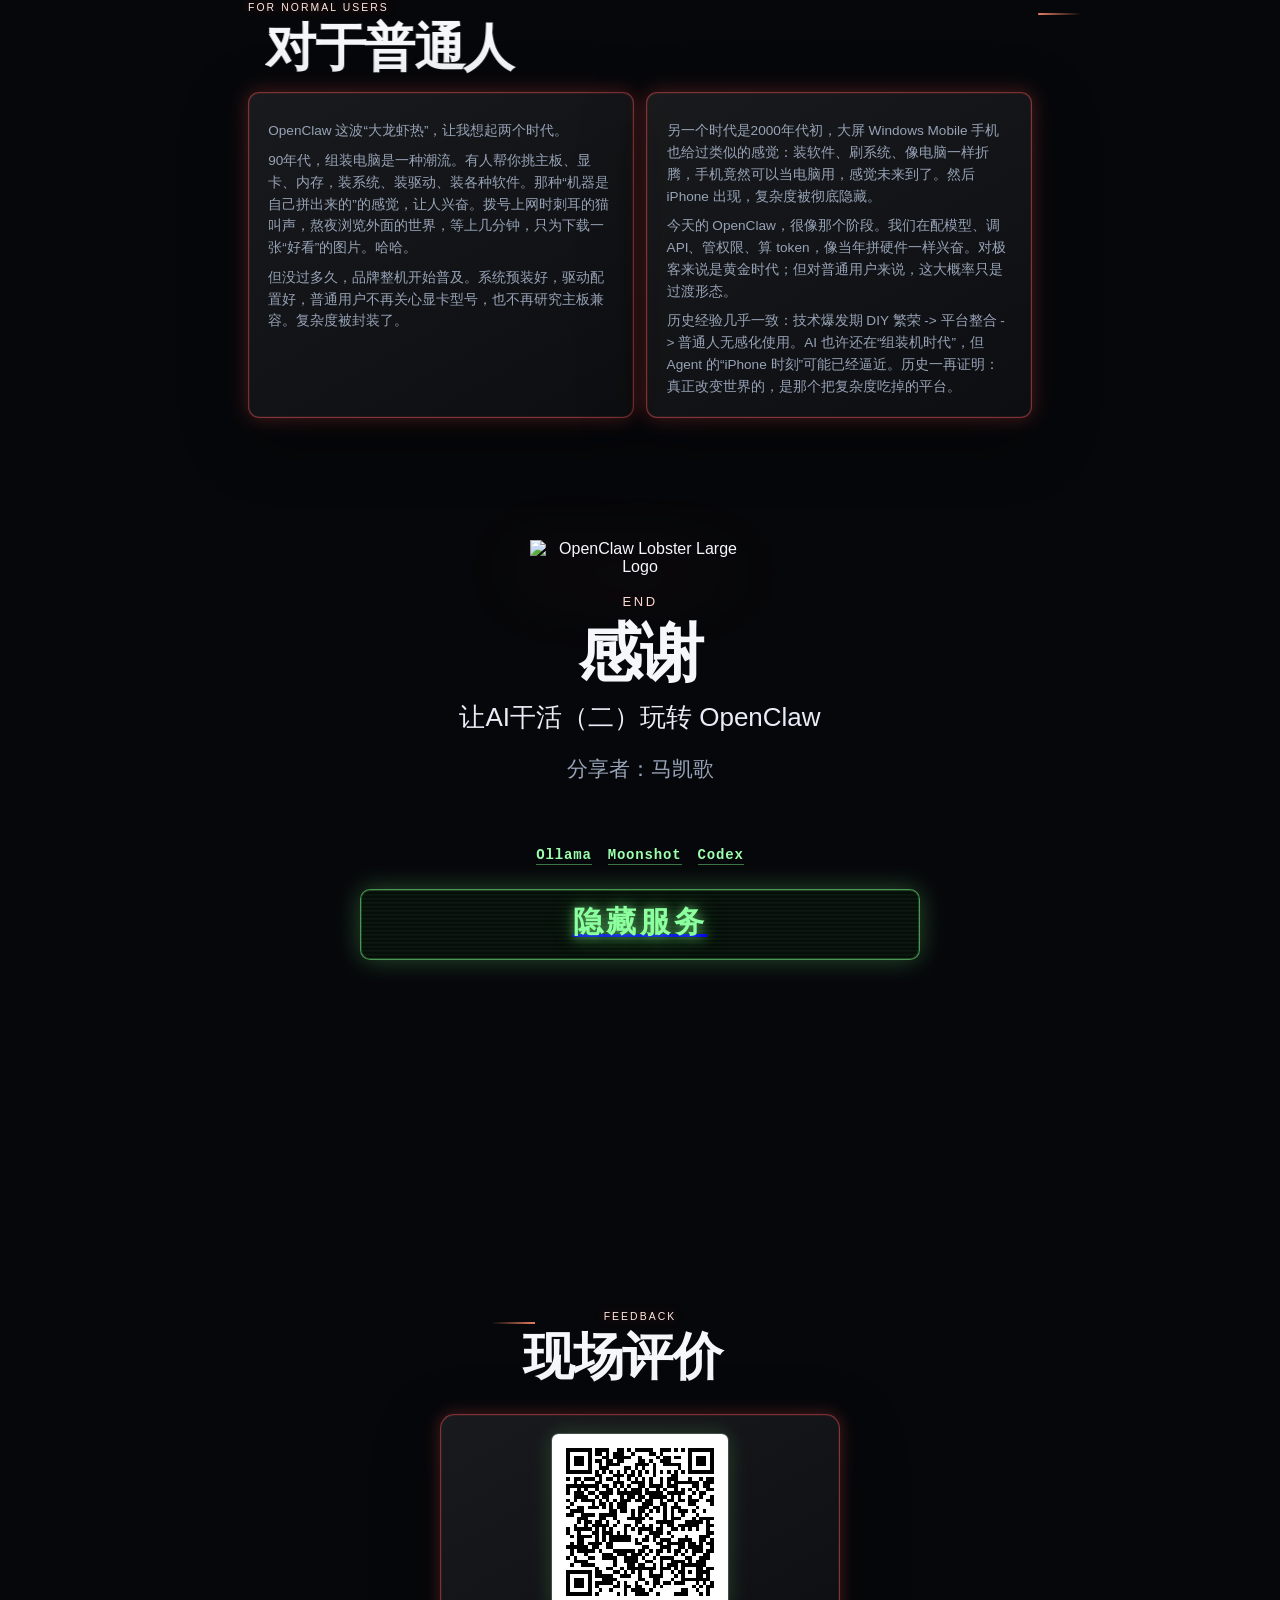
==== commit 4d34ff27: "style: make feedback page full-screen and centered" ====
--- a/index.html
+++ b/index.html
@@ -433,7 +433,10 @@
         <p class="eyebrow">LIVE DEMO</p>
         <h2>实机演示</h2>
         <p class="lead-mini">这一段会走完整流程，目标是现场跑通“模型 + 渠道 + 网关”的闭环。</p>
-        <p class="lead-mini"><a class="btn quick-install-btn" href="https://openai.com/codex" target="_blank" rel="noopener noreferrer">点击这里快速安装</a></p>
+        <p class="lead-mini demo-actions">
+          <a class="btn quick-install-btn" href="https://docs.openclaw.ai/install" target="_blank" rel="noopener noreferrer">点击这里快速安装</a>
+          <a class="btn ghost" href="https://openai.com/codex" target="_blank" rel="noopener noreferrer">Codex</a>
+        </p>
       </div>
 
       <div class="demo-flow reveal" aria-label="实机演示流程图">
@@ -729,6 +732,18 @@
         <div class="ad-text">隐藏服务</div>
       </a>
     </section>
+
+    <section class="panel-block lobster qr-feedback" id="feedback">
+      <div class="panel-title reveal">
+        <p class="eyebrow">FEEDBACK</p>
+        <h2>现场评价</h2>
+      </div>
+      <div class="qr-wrap reveal">
+        <img class="qr-image" src="./assets/review-qr.png" alt="评价二维码" />
+        <p class="qr-title">扫描二维码给好评</p>
+        <p class="qr-note">差评不要写</p>
+      </div>
+    </section>
   </main>
   <div id="lobster-game" aria-hidden="true">
     <canvas id="lobster-game-canvas"></canvas>
--- a/styles.css
+++ b/styles.css
@@ -367,6 +367,13 @@
 .quick-install-btn:hover {
   transform: translateY(-1px);
   box-shadow: inset 0 0 0 1px rgba(125,255,139,.28), 0 0 32px rgba(125,255,139,.4);
+}
+
+.demo-actions {
+  display: flex;
+  gap: 10px;
+  flex-wrap: wrap;
+  align-items: center;
 }
 
 .story { padding: 30px 0 70px; position: relative; }
@@ -1012,6 +1019,55 @@
 .thanks .ad-slot {
   opacity: 1 !important;
   visibility: visible !important;
+}
+
+.qr-feedback {
+  min-height: 100vh;
+  display: flex;
+  flex-direction: column;
+  justify-content: center;
+  align-items: center;
+  padding-top: 120px;
+  padding-bottom: 120px;
+}
+
+.qr-feedback .panel-title {
+  text-align: center;
+}
+
+.qr-wrap {
+  width: min(500px, 92vw);
+  margin: 16px auto 0;
+  border: 1px solid rgba(255, 90, 90, 0.45);
+  border-radius: 18px;
+  background: linear-gradient(150deg, rgba(255,255,255,.08), rgba(255,255,255,.03));
+  box-shadow: 0 0 0 1px rgba(255,90,90,.12) inset, 0 0 20px var(--retro-red-soft), var(--shadow);
+  padding: 24px 22px;
+  text-align: center;
+}
+
+.qr-image {
+  width: min(220px, 70vw);
+  height: auto;
+  display: block;
+  margin: 0 auto 14px;
+  border-radius: 8px;
+  image-rendering: pixelated;
+  box-shadow: 0 0 0 1px rgba(255,255,255,.22), 0 0 26px rgba(125,255,139,.2);
+}
+
+.qr-title {
+  margin: 0;
+  color: #e7ecf9;
+  font-size: clamp(18px, 2.5vw, 24px);
+  font-weight: 700;
+}
+
+.qr-note {
+  margin: 8px 0 0;
+  color: #a7b3c9;
+  font-size: 13px;
+  letter-spacing: .04em;
 }
 
 .faq-list {
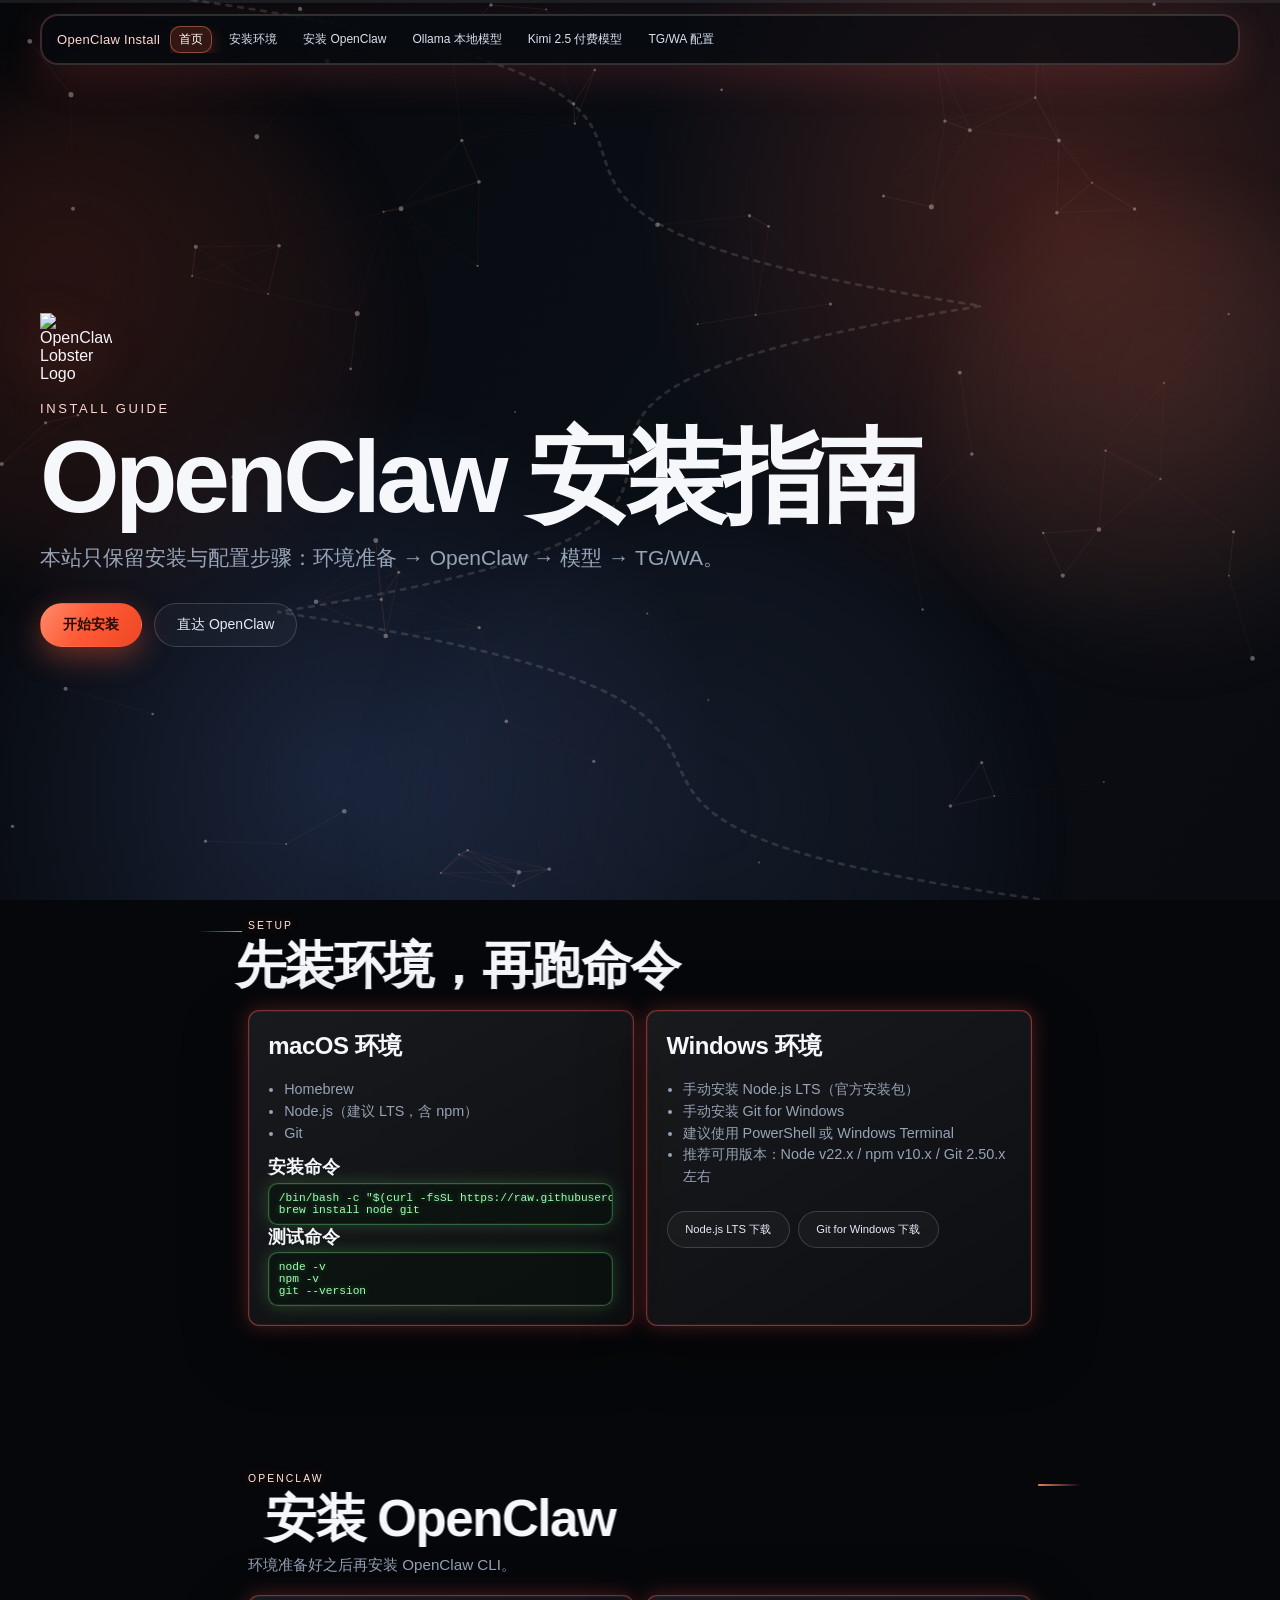
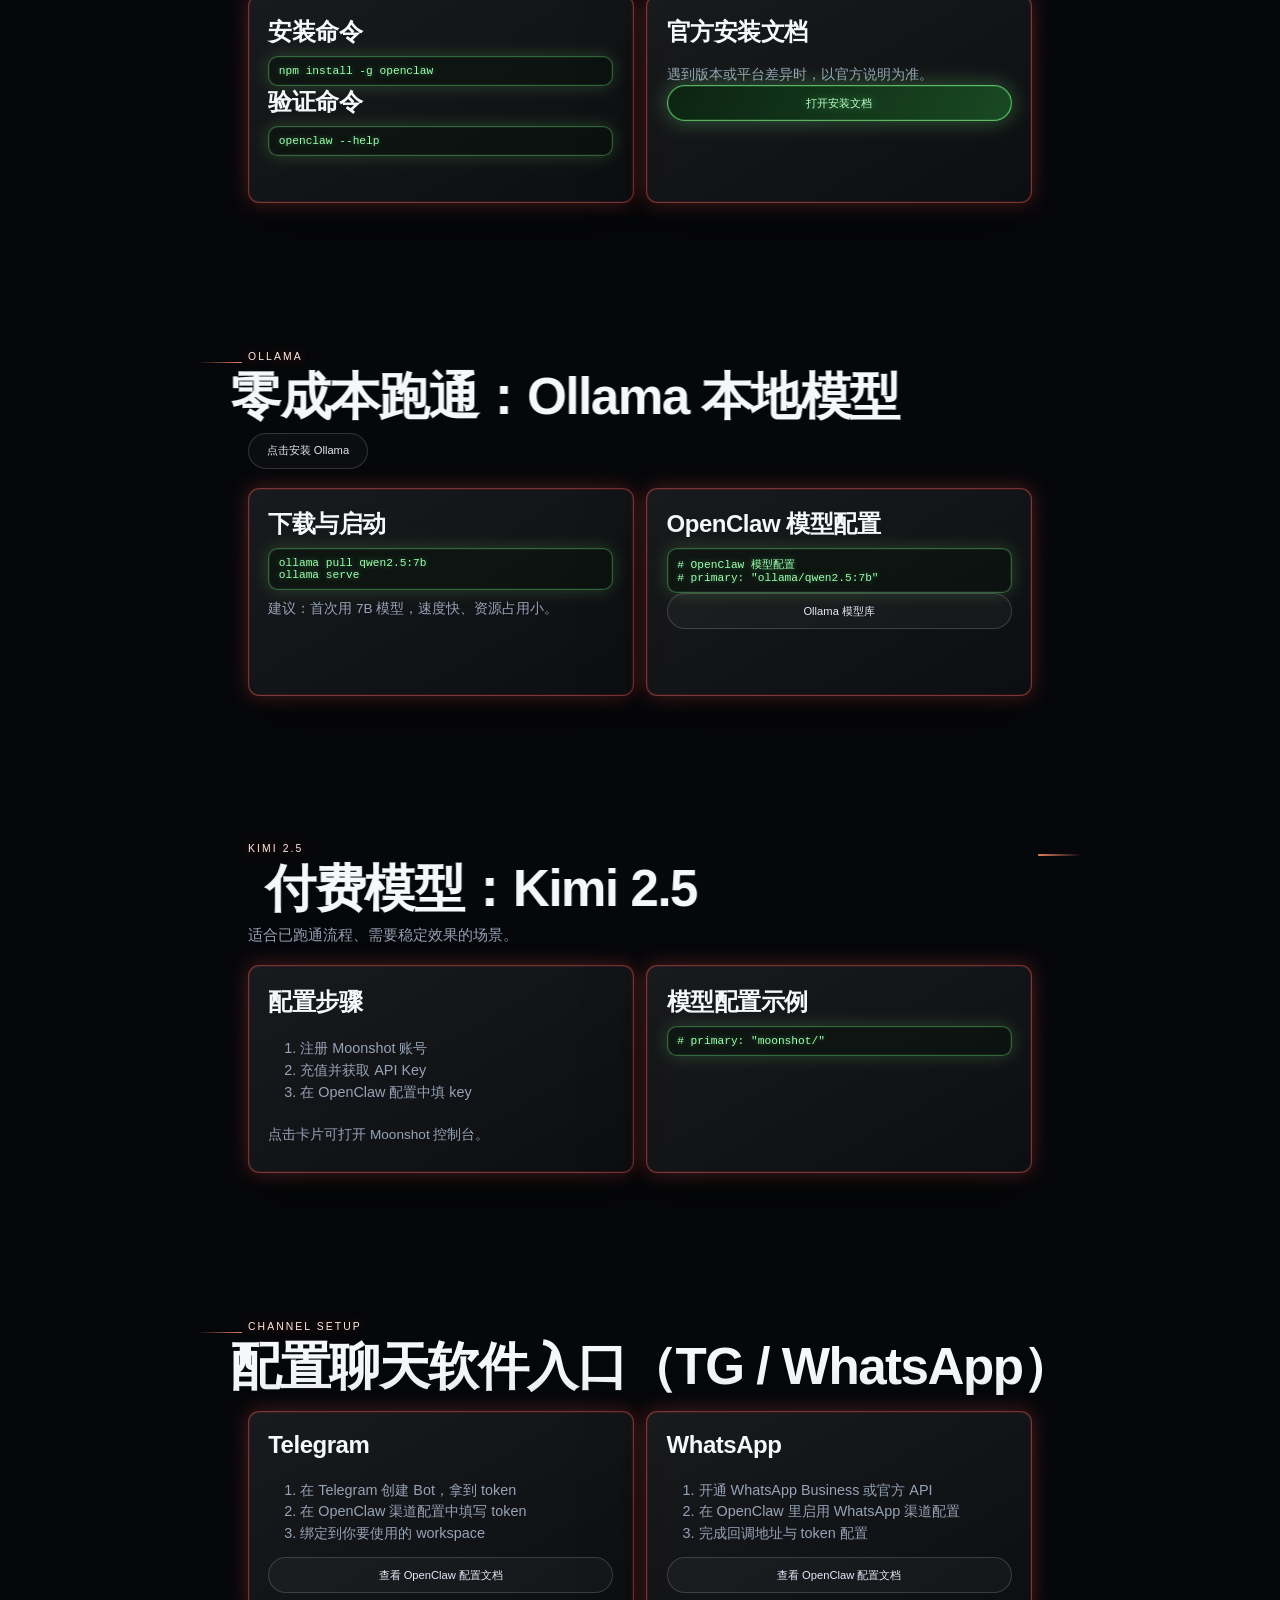
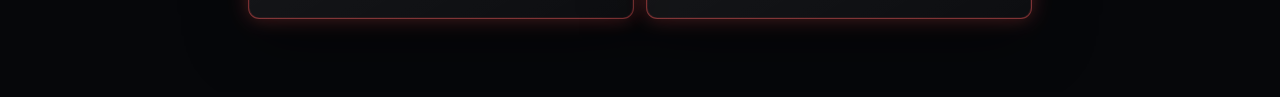
==== commit 4f6a7931: "refactor: reduce site to install-only content" ====
--- a/index.html
+++ b/index.html
@@ -3,8 +3,8 @@
 <head>
   <meta charset="UTF-8" />
   <meta name="viewport" content="width=device-width, initial-scale=1" />
-  <title>让AI干活（二）玩转OpenClaw - 马凯歌</title>
-  <meta name="description" content="苹果官网叙事风 + 极客教学风：从零到进阶玩转 OpenClaw" />
+  <title>OpenClaw 安装指南</title>
+  <meta name="description" content="OpenClaw 安装与配置：环境准备、OpenClaw 安装、本地模型与付费模型、TG/WA 配置" />
   <link rel="stylesheet" href="./styles.css" />
 </head>
 <body>
@@ -23,472 +23,28 @@
     </svg>
   </div>
   <div class="progress"><span id="progress-bar"></span></div>
-  <div class="update-modal" id="update-modal" aria-hidden="true">
-    <div class="update-backdrop" data-update-close></div>
-    <section class="update-panel" role="dialog" aria-modal="true" aria-labelledby="update-title">
-      <p class="eyebrow">UPDATE LOG</p>
-      <h2 id="update-title">V3 更新日志</h2>
-      <div class="update-list">
-        <p><b>1.0</b>：完成课程主线结构（是什么 / 为什么 / 能力 / 安装 / 演示 / FAQ）。</p>
-        <p><b>1.1</b>：补充 OpenClaw 网关结构图与技术原理（大白话）。</p>
-        <p><b>1.2</b>：补齐 macOS / Windows 环境安装与测试流程。</p>
-        <p><b>2.0</b>：新增模型双路线（Ollama 零成本 + Kimi 2.5 生产力）。</p>
-        <p><b>2.1</b>：新增 TG / WhatsApp 配置板块与快速跳转入口。</p>
-        <p><b>2.2</b>：新增核心 skills、token 优化、常见问题与文档路径。</p>
-        <p><b>2.3</b>：新增实机演示流程图与 Codex 快速安装入口。</p>
-        <p><b>3.0</b>：加入像素风 + CRT 动效 + 隐藏彩蛋小游戏系统。</p>
-        <p><b>3.1</b>：新增“隐藏服务”独立页面与感谢页快捷跳转。</p>
-        <p><b>3.2</b>：统一外链新开页、Safari 跳转/高亮修复、移动端适配增强。</p>
-      </div>
-      <div class="update-actions">
-        <button class="btn primary" id="update-close-btn" type="button">开始浏览</button>
-      </div>
-    </section>
-  </div>
 
   <header class="nav">
-    <div class="logo">OpenClaw Workshop</div>
+    <div class="logo">OpenClaw Install</div>
     <nav>
-      <a href="#hero">主题</a>
-      <a href="#what">OpenClaw</a>
-      <a href="#story">为什么</a>
-      <a href="#capabilities">能力</a>
-      <a href="#chat-apps">聊天软件</a>
-      <a href="#channels-setup">TG/WA配置</a>
-      <a href="#models">大模型</a>
-      <a href="#ollama">Ollama</a>
-      <a href="#kimi25">Kimi 2.5</a>
-      <a href="#live-demo">实机演示</a>
+      <a href="#hero">首页</a>
       <a href="#setup">安装环境</a>
-      <a href="#skills-core">核心技能</a>
-      <a href="#token-opt">Token优化</a>
-      <a href="#faq">常见问题</a>
-      <a href="#map">文档全景</a>
-      <a href="#path">学习路径</a>
-      <a href="#for-normal-users">对于普通人</a>
-      <a href="#thanks">感谢</a>
+      <a href="#openclaw">安装 OpenClaw</a>
+      <a href="#ollama">Ollama 本地模型</a>
+      <a href="#kimi25">Kimi 2.5 付费模型</a>
+      <a href="#channels-setup">TG/WA 配置</a>
     </nav>
   </header>
 
   <main>
     <section class="hero" id="hero">
       <img class="hero-logo reveal" src="https://mintcdn.com/clawdhub/A8OxQpxR3DcyCCHY/assets/pixel-lobster.svg?fit=max&auto=format&n=A8OxQpxR3DcyCCHY&q=85&s=7d28d01258a677dc2c3e3ad383948e91" alt="OpenClaw Lobster Logo" />
-      <p class="eyebrow reveal">AI 实战分享</p>
-      <h1 class="reveal">让AI干活（二）<br/>玩转 OpenClaw</h1>
-      <p class="subtitle reveal">分享者：马凯歌</p>
-      <p class="lead reveal">这一场聚焦一件事：让大家看懂 OpenClaw 如何把 AI 从“只会回答”升级成“能在电脑上完成任务”的执行系统。</p>
+      <p class="eyebrow reveal">INSTALL GUIDE</p>
+      <h1 class="reveal">OpenClaw 安装指南</h1>
+      <p class="lead reveal">本站只保留安装与配置步骤：环境准备 → OpenClaw → 模型 → TG/WA。</p>
       <div class="cta reveal">
-        <a href="#what" class="btn primary">开始学习</a>
-        <a href="#story" class="btn ghost">先看核心价值</a>
-      </div>
-    </section>
-
-    <section class="panel-block lobster" id="what">
-      <div class="panel-title reveal">
-        <p class="eyebrow">WHAT IS OPENCLAW</p>
-        <h2>OpenClaw 到底是什么</h2>
-        <p class="lead-mini">OpenClaw 是一个 AI 运行中枢。它连接聊天入口、模型能力和工具执行，把“问答”变成“可执行任务”。</p>
-      </div>
-
-      <div class="gateway-graph reveal" aria-label="OpenClaw 网关结构图">
-        <svg viewBox="0 0 1200 560" role="img" aria-label="左侧聊天软件和插件进入网关，网关连接多个能力出口">
-          <defs>
-            <style>
-              .n { fill: rgba(199, 188, 255, 0.14); stroke: #9b8cff; stroke-width: 2; rx: 12; }
-              .t { fill: #e9edf7; font: 500 20px 'SF Mono','Menlo',monospace; }
-              .s { stroke: rgba(233,237,247,.75); stroke-width: 2.2; fill: none; }
-            </style>
-            <marker id="arrow" markerWidth="10" markerHeight="8" refX="8" refY="4" orient="auto">
-              <path d="M0,0 L10,4 L0,8 Z" fill="rgba(233,237,247,.8)"></path>
-            </marker>
-          </defs>
-
-          <rect class="n" x="40" y="240" width="290" height="70"></rect>
-          <text class="t" x="185" y="285" text-anchor="middle">聊天软件 + 插件</text>
-
-          <rect class="n" x="400" y="240" width="190" height="70"></rect>
-          <text class="t" x="495" y="285" text-anchor="middle">网关</text>
-
-          <rect class="n" x="760" y="40" width="210" height="62"></rect>
-          <text class="t" x="865" y="78" text-anchor="middle">Pi Agent</text>
-
-          <rect class="n" x="800" y="150" width="130" height="62"></rect>
-          <text class="t" x="865" y="188" text-anchor="middle">CLI</text>
-
-          <rect class="n" x="680" y="240" width="360" height="70"></rect>
-          <text class="t" x="860" y="284" text-anchor="middle">Web 控制台（Control UI）</text>
-
-          <rect class="n" x="720" y="355" width="270" height="70"></rect>
-          <text class="t" x="855" y="399" text-anchor="middle">macOS 客户端</text>
-
-          <rect class="n" x="640" y="470" width="430" height="70"></rect>
-          <text class="t" x="855" y="514" text-anchor="middle">iOS 与 Android 节点</text>
-
-          <path class="s" marker-end="url(#arrow)" d="M330 275 H398"></path>
-          <path class="s" marker-end="url(#arrow)" d="M592 270 H678"></path>
-          <path class="s" marker-end="url(#arrow)" d="M520 240 C560 170, 620 95, 760 72"></path>
-          <path class="s" marker-end="url(#arrow)" d="M520 250 C600 190, 690 180, 800 180"></path>
-          <path class="s" marker-end="url(#arrow)" d="M520 300 C620 390, 670 390, 720 390"></path>
-          <path class="s" marker-end="url(#arrow)" d="M500 305 C540 430, 590 500, 640 505"></path>
-        </svg>
-      </div>
-
-      <div class="cards two">
-        <article class="card reveal">
-          <h3>OpenClaw 和网关的关系</h3>
-          <p class="card-desc">OpenClaw 是整套系统，Gateway 是核心中枢。消息接入、模型调用、工具执行和状态管理都通过网关统一调度。</p>
-        </article>
-        <article class="card reveal">
-          <h3>技术原理（大白话）</h3>
-          <p class="card-desc">聊天软件把消息发给网关，网关再决定“哪个 Agent、哪个模型、哪些工具、什么策略”，处理完再把结果发回对应入口。</p>
-        </article>
-        <article class="card reveal">
-          <h3>它解决的核心问题</h3>
-          <ul>
-            <li>多平台接入重复开发</li>
-            <li>多代理上下文容易污染</li>
-            <li>配置、任务、安全策略难统一</li>
-          </ul>
-        </article>
-        <article class="card reveal">
-          <h3>它带来的核心价值</h3>
-          <ul>
-            <li>统一接入聊天入口</li>
-            <li>统一调度模型与工具</li>
-            <li>统一运维和安全治理</li>
-          </ul>
-        </article>
-      </div>
-    </section>
-
-    <section class="story lobster" id="story">
-      <div class="scene" data-scene>
-        <div class="sticky">
-          <div class="scene-head">
-            <p class="eyebrow">WHY</p>
-            <h2>OpenClaw 为什么会火</h2>
-            <p class="lead-mini">先看通用 Agent 公式，再看 OpenClaw 的实现差异。</p>
-          </div>
-          <div class="slides">
-            <article class="slide is-active" data-step="0">
-              <h3>通用 AI Agent 的基础公式</h3>
-              <p>LLM（大脑） + Memory（记忆） + Planning（规划） + Tools（工具） + Reflection（反思）。</p>
-            </article>
-            <article class="slide" data-step="1">
-              <h3>OpenClaw 的实现方式更“平民化”</h3>
-              <p>通过 `soul.md`、`memory.md`、`SKILL.md` 直接改行为和能力，不依赖复杂数据库与向量检索，小白也能上手。</p>
-            </article>
-            <article class="slide" data-step="2">
-              <h3>它不是“等你问”，而是“持续在干活”</h3>
-              <p>Heartbeat 定时唤醒、Gateway 统一中枢、Lane Queue 控并发，让代理 24/7 更接近真人助理。</p>
-            </article>
-            <article class="slide" data-step="3">
-              <h3>它强大的同时也有代价</h3>
-              <p>本地执行与高权限意味着能力很强，也必须用清晰原则和边界去约束（例如在 soul.md 中定义安全规则）。</p>
-            </article>
-          </div>
-          <div class="dots" data-dots></div>
-        </div>
-      </div>
-      <div class="hot-grid reveal">
-        <article class="hot-card">
-          <p class="hot-badge">01</p>
-          <h3>核心构成</h3>
-          <p>OpenClaw 仍然遵循通用 Agent 架构，但把“可执行、可持续、可治理”放在第一优先级。</p>
-        </article>
-        <article class="hot-card">
-          <p class="hot-badge">02</p>
-          <h3>聊天即操作</h3>
-          <p>在 Telegram / WhatsApp / Slack 发消息就能触发执行，不需要再切网页后台或额外 App。</p>
-        </article>
-        <article class="hot-card">
-          <p class="hot-badge">03</p>
-          <h3>真自主 + 持久运行</h3>
-          <p>Heartbeat 定时检查任务，Gateway 防乱序，Lane Queue 防并发冲突，系统可长期稳定运行。</p>
-        </article>
-        <article class="hot-card hot-card-danger">
-          <p class="hot-badge">04</p>
-          <h3>强能力也有风险</h3>
-          <p>能操作本机文件和终端，必须有安全边界与规则，否则“很强”也可能“很危险”。</p>
-        </article>
-      </div>
-    </section>
-
-    <section class="panel-block lobster" id="capabilities">
-      <div class="panel-title reveal">
-        <p class="eyebrow">CAPABILITIES</p>
-        <h2>关键能力，逐个讲清楚</h2>
-      </div>
-      <div class="pixel-strip reveal" aria-label="能力像素总览">
-        <span>CHANNELS ONLINE</span>
-        <span>MODEL ROUTING READY</span>
-        <span>TOOLS EXECUTION ACTIVE</span>
-        <span>QUEUE GUARD ENABLED</span>
-      </div>
-      <div class="feature-grid">
-        <article class="feature reveal"><h3>多渠道接入</h3><p>一个网关同时接多个聊天平台，避免重复开发。</p></article>
-        <article class="feature reveal"><h3>会话隔离与路由</h3><p>按 Agent、工作区、发送者分流，减少串话与误触发。</p></article>
-        <article class="feature reveal"><h3>插件扩展</h3><p>通过插件快速接入新渠道或能力，不必重写核心系统。</p></article>
-        <article class="feature reveal"><h3>工具执行</h3><p>支持把任务从“回答”推进到“执行”，如文件操作与流程动作。</p></article>
-        <article class="feature reveal"><h3>Cron 定时任务</h3><p>日报、巡检、提醒自动化，形成可持续运行的代理系统。</p></article>
-        <article class="feature reveal"><h3>控制台与运维</h3><p>在 Web 控制台统一看状态、配策略、查问题。</p></article>
-      </div>
-    </section>
-
-    <section class="panel-block lobster" id="chat-apps">
-      <div class="panel-title reveal">
-        <p class="eyebrow">CHAT CHANNELS</p>
-        <h2>支持哪些聊天软件</h2>
-        <p class="lead-mini">根据官方 Channels 页面整理，OpenClaw 支持多渠道并行接入。</p>
-      </div>
-      <div class="cards two">
-        <article class="card reveal">
-          <h3>常用渠道</h3>
-          <ul>
-            <li>WhatsApp（扫码配对）</li>
-            <li>Telegram（通常最快跑通）</li>
-            <li>Discord（服务器/频道/私信）</li>
-            <li>Slack（工作区 Bot）</li>
-            <li>Google Chat / Signal</li>
-            <li>LINE / Microsoft Teams（插件）</li>
-          </ul>
-        </article>
-        <article class="card reveal">
-          <h3>扩展渠道</h3>
-          <ul>
-            <li>BlueBubbles（推荐 iMessage）/ iMessage legacy</li>
-            <li>Mattermost / Feishu / Matrix / IRC / Twitch</li>
-            <li>Zalo / Zalo Personal / Nostr / Tlon</li>
-            <li>Synology Chat / Nextcloud Talk / WebChat</li>
-          </ul>
-          <p class="card-desc">重点是“并行接入”，而不是只能选一个渠道。</p>
-        </article>
-      </div>
-    </section>
-
-    <section class="panel-block lobster" id="channels-setup">
-      <div class="panel-title reveal">
-        <p class="eyebrow">CHANNEL SETUP</p>
-        <h2>聊天软件配置方法（TG / WhatsApp）</h2>
-        <p class="lead-mini">推荐先配 Telegram（最快跑通），再配 WhatsApp（适合真实日常沟通场景）。</p>
-      </div>
-      <div class="cards two">
-        <article class="card reveal">
-          <h3>Telegram（TG）配置</h3>
-          <ul>
-            <li>打开 BotFather 创建机器人，拿到 Bot Token</li>
-            <li>在 OpenClaw 渠道配置中填写 Telegram token</li>
-            <li>给机器人发消息，确认消息能进网关</li>
-            <li>完成后先做 1 次“问答 + 执行”闭环测试</li>
-          </ul>
-          <div class="jump-row">
-            <a class="btn ghost" href="https://t.me/BotFather" target="_blank" rel="noopener noreferrer">打开 BotFather</a>
-            <a class="btn ghost" href="https://docs.openclaw.ai" target="_blank" rel="noopener noreferrer">查看 OpenClaw 配置文档</a>
-          </div>
-        </article>
-        <article class="card reveal">
-          <h3>WhatsApp 配置</h3>
-          <ul>
-            <li>先准备可登录的 WhatsApp 账号</li>
-            <li>在 OpenClaw 里启用 WhatsApp 渠道配置</li>
-            <li>按提示完成设备配对（扫码或授权）</li>
-            <li>发送测试消息，确认网关收到并返回结果</li>
-          </ul>
-          <div class="jump-row">
-            <a class="btn ghost" href="https://web.whatsapp.com/" target="_blank" rel="noopener noreferrer">打开 WhatsApp Web</a>
-            <a class="btn ghost" href="https://docs.openclaw.ai" target="_blank" rel="noopener noreferrer">查看 OpenClaw 配置文档</a>
-          </div>
-        </article>
-      </div>
-    </section>
-
-    <section class="panel-block lobster" id="models">
-      <div class="panel-title reveal">
-        <p class="eyebrow">MODEL PROVIDERS</p>
-        <h2>支持哪些大模型，如何选择</h2>
-        <p class="lead-mini">OpenClaw 使用 `provider/model` 格式配置模型。</p>
-      </div>
-      <div class="pixel-mini reveal" aria-label="模型路由像素图">
-        <div class="pixel-mini-node">LOCAL OLLAMA</div>
-        <div class="pixel-mini-arrow">→</div>
-        <div class="pixel-mini-node focus">GATEWAY ROUTER</div>
-        <div class="pixel-mini-arrow">→</div>
-        <div class="pixel-mini-node">CLOUD KIMI 2.5</div>
-      </div>
-      <div class="cards two">
-        <article class="card reveal">
-          <h3>云端模型提供商</h3>
-          <ul>
-            <li>OpenAI / Anthropic / Qwen / Moonshot（Kimi）</li>
-            <li>OpenRouter / Together AI / Mistral</li>
-            <li>Amazon Bedrock / Hugging Face / NVIDIA</li>
-            <li>Qianfan / GLM / MiniMax / Z.AI 等</li>
-          </ul>
-        </article>
-        <article class="card reveal">
-          <h3>网关与本地模型</h3>
-          <ul>
-            <li>LiteLLM / Vercel AI Gateway / Cloudflare AI Gateway</li>
-            <li>Ollama（本地模型）</li>
-            <li>vLLM（本地模型服务）</li>
-            <li>Deepgram（语音转写）</li>
-          </ul>
-        </article>
-      </div>
-      <div class="feature-grid mt">
-        <article class="feature reveal"><h3>速度</h3><p>实时交互场景优先关注响应速度。</p></article>
-        <article class="feature reveal"><h3>质量</h3><p>复杂任务优先考虑推理与稳定输出质量。</p></article>
-        <article class="feature reveal"><h3>成本</h3><p>批量任务需要严格核算 token 成本。</p></article>
-        <article class="feature reveal"><h3>上下文长度</h3><p>长任务与多轮记忆更依赖上下文窗口。</p></article>
-        <article class="feature reveal"><h3>多模态能力</h3><p>图像、音频、文件能力决定产品上限。</p></article>
-        <article class="feature reveal"><h3>部署与隐私</h3><p>本地更可控，云端更省运维，常见做法是混合。</p></article>
-      </div>
-    </section>
-
-    <section class="panel-block lobster" id="ollama">
-      <div class="panel-title reveal">
-        <p class="eyebrow">OLLAMA · FREE PATH</p>
-        <h2 id="ollama-title-trigger">零成本跑通：Ollama 本地模型</h2>
-        <p class="lead-mini"><a class="btn ghost" href="https://ollama.com/download" target="_blank" rel="noopener noreferrer">点击安装 Ollama</a></p>
-      </div>
-      <div class="cards two">
-        <article class="card reveal">
-          <h3>为什么先用 Ollama</h3>
-          <ul>
-            <li>不需要先付费</li>
-            <li>可本地调试，风险低</li>
-            <li>最适合验证链路是否打通</li>
-          </ul>
-        </article>
-        <article class="card reveal">
-          <h3>最小步骤</h3>
-<pre><code># 安装并拉模型
-ollama pull qwen2.5:7b
-
-# 启动服务
-ollama serve
-
-# OpenClaw 模型配置
-# primary: "ollama/qwen2.5:7b"</code></pre>
-        </article>
-        <article class="card reveal">
-          <h3>配置示例</h3>
-<pre><code>{
-  "agents": {
-    "defaults": {
-      "model": {
-        "primary": "ollama/qwen2.5:7b"
-      }
-    }
-  }
-}</code></pre>
-        </article>
-        <article class="card reveal">
-          <h3>升级方向</h3>
-          <p class="card-desc">先本地跑通，再切付费模型承接业务任务，迁移成本最低。</p>
-        </article>
-      </div>
-    </section>
-
-    <section class="panel-block lobster" id="kimi25">
-      <div class="panel-title reveal">
-        <p class="eyebrow">KIMI 2.5 · PAID PATH</p>
-        <h2>真正干活：Kimi 2.5 付费模型</h2>
-      </div>
-      <div class="cards two">
-        <article class="card reveal">
-          <h3>适用时机</h3>
-          <ul>
-            <li>已跑通免费链路</li>
-            <li>需要更稳定质量</li>
-            <li>进入真实生产任务</li>
-          </ul>
-        </article>
-        <article class="card reveal" id="moonshot-config-card" role="button" aria-label="打开 Moonshot 控制台">
-          <h3>配置思路（Moonshot）</h3>
-<pre><code># 1) 准备 API Key
-# 2) onboarding 或配置文件填 key
-# 3) primary 设置为 moonshot/模型ID
-
-# 例：
-# "primary": "moonshot/&lt;kimi-2.5-model-id&gt;"</code></pre>
-        </article>
-        <article class="card reveal">
-          <h3>本地与付费的差异</h3>
-          <ul>
-            <li>Ollama：省钱、可控、适合入门验证</li>
-            <li>Kimi 2.5：质量更稳，适合真实业务</li>
-            <li>常见策略：简单任务用低成本模型，复杂任务用 Kimi</li>
-          </ul>
-        </article>
-        <article class="card reveal">
-          <h3>推荐落地路径</h3>
-          <p class="card-desc">先用 Ollama 验证流程，再切到 Kimi 2.5 提升质量与稳定性，兼顾成本和效果。</p>
-        </article>
-      </div>
-    </section>
-
-    <section class="panel-block lobster" id="live-demo">
-      <div class="panel-title reveal">
-        <p class="eyebrow">LIVE DEMO</p>
-        <h2>实机演示</h2>
-        <p class="lead-mini">这一段会走完整流程，目标是现场跑通“模型 + 渠道 + 网关”的闭环。</p>
-        <p class="lead-mini demo-actions">
-          <a class="btn quick-install-btn" href="https://docs.openclaw.ai/install" target="_blank" rel="noopener noreferrer">点击这里快速安装</a>
-          <a class="btn ghost" href="https://openai.com/codex" target="_blank" rel="noopener noreferrer">Codex</a>
-        </p>
-      </div>
-
-      <div class="demo-flow reveal" aria-label="实机演示流程图">
-        <div class="demo-step">网络准备（VPN）<small>可参考《让AI干活（一）》</small></div>
-        <div class="demo-arrow">→</div>
-        <div class="demo-step">下载并安装 Ollama</div>
-        <div class="demo-arrow">→</div>
-        <div class="demo-step">安装运行环境<small>Node.js / npm / Git</small></div>
-        <div class="demo-arrow">→</div>
-        <div class="demo-step">终端安装 OpenClaw<small>npm install -g openclaw</small></div>
-        <div class="demo-arrow">→</div>
-        <div class="demo-step">配置模型<small>先 Ollama，后可切 Kimi 2.5</small></div>
-        <div class="demo-arrow">→</div>
-        <div class="demo-step">配置聊天机器人与聊天软件<small>例如 Telegram / Discord</small></div>
-        <div class="demo-arrow">→</div>
-        <div class="demo-step">实测发送消息并验证回复</div>
-      </div>
-      <div class="pixel-showcase reveal">
-        <div class="pixel-screen">
-          <div class="pixel-header">CRT MONITOR · LIVE</div>
-          <div class="pixel-grid"></div>
-          <div class="pixel-log">
-            <span>[OK] VPN ready</span>
-            <span>[OK] Ollama online</span>
-            <span>[RUN] OpenClaw onboarding</span>
-            <span>[WAIT] Channel handshake...</span>
-          </div>
-        </div>
-        <div class="pixel-screen">
-          <div class="pixel-header">TASK PIPELINE</div>
-          <div class="pixel-bars">
-            <div class="bar"><i style="width:85%"></i><b>Network</b></div>
-            <div class="bar"><i style="width:72%"></i><b>Model</b></div>
-            <div class="bar"><i style="width:63%"></i><b>Gateway</b></div>
-            <div class="bar"><i style="width:41%"></i><b>Channel</b></div>
-          </div>
-        </div>
-      </div>
-
-      <div class="cards two">
-        <article class="card reveal">
-          <h3>演示风险提示</h3>
-          <p class="card-desc">实机演示有一定不确定性（网络、渠道平台、模型服务、权限配置都可能临时波动）。如果现场出现问题，请大家理解，这也是生产环境真实会遇到的情况。</p>
-        </article>
-        <article class="card reveal">
-          <h3>今天的演示设备</h3>
-          <ul>
-            <li>MacBook Pro（主讲与主控）</li>
-            <li>Mac mini（辅助节点/对照环境）</li>
-          </ul>
-          <p class="card-desc">双机演示可以更清楚展示“主控调试 + 节点验证”的完整链路。</p>
-        </article>
+        <a href="#setup" class="btn primary">开始安装</a>
+        <a href="#openclaw" class="btn ghost">直达 OpenClaw</a>
       </div>
     </section>
 
@@ -522,232 +78,107 @@
             <li>建议使用 PowerShell 或 Windows Terminal</li>
             <li>推荐可用版本：Node v22.x / npm v10.x / Git 2.50.x 左右</li>
           </ul>
-          <h4>手动安装入口</h4>
           <div class="jump-row">
             <a class="btn ghost" href="https://nodejs.org/en/download" target="_blank" rel="noopener noreferrer">Node.js LTS 下载</a>
             <a class="btn ghost" href="https://git-scm.com/download/win" target="_blank" rel="noopener noreferrer">Git for Windows 下载</a>
           </div>
-          <h4>测试命令</h4>
-<pre><code>node -v
-npm -v
-git --version</code></pre>
         </article>
       </div>
     </section>
 
-    <section class="panel-block lobster" id="skills-core">
+    <section class="panel-block lobster" id="openclaw">
       <div class="panel-title reveal">
-        <p class="eyebrow">SKILLS CORE</p>
-        <h2>为什么你的 OpenClaw 难用？</h2>
-        <p class="lead-mini">响应迟钝、功能缺失或无法执行任务，常见原因不是模型本身，而是核心 skills 没装好、没配好。</p>
-        <div class="jump-row">
-          <a class="btn ghost" href="https://clawhub.com" target="_blank" rel="noopener noreferrer">ClawHub 官方插件市场</a>
-          <a class="btn ghost" href="https://docs.openclaw.ai" target="_blank" rel="noopener noreferrer">OpenClaw 文档</a>
-          <a class="btn ghost" href="https://ollama.com/library" target="_blank" rel="noopener noreferrer">Ollama 模型库</a>
-          <a class="btn ghost" href="https://github.com/openclaw/skill-examples" target="_blank" rel="noopener noreferrer">GitHub 示例仓库</a>
-          <a class="btn ghost" href="https://discord.com/invite/clawd" target="_blank" rel="noopener noreferrer">Discord 社区</a>
-          <a class="btn ghost" href="https://github.com/search?q=openclaw+model-usage&type=repositories" target="_blank" rel="noopener noreferrer">model-usage 成本监控</a>
-        </div>
-        <div class="install-cli reveal">
-          <h3>命令行安装技能（推荐）</h3>
-<pre><code># 1) 搜索技能
-clawhub search slack
-
-# 2) 安装技能
-clawhub install slack-1.0.0
-
-# 3) 验证安装
-clawhub list</code></pre>
-        </div>
-      </div>
-      <div class="pixel-strip reveal" aria-label="skills状态像素条">
-        <span>NET: MISSING?</span>
-        <span>SEARCH: MISSING?</span>
-        <span>SANDBOX: MISSING?</span>
-        <span>MEMORY LOOP: OFF?</span>
+        <p class="eyebrow">OPENCLAW</p>
+        <h2>安装 OpenClaw</h2>
+        <p class="lead-mini">环境准备好之后再安装 OpenClaw CLI。</p>
       </div>
       <div class="cards two">
         <article class="card reveal">
-          <h3>先理解：OpenClaw 依赖 skills 扩展能力</h3>
-          <p class="card-desc">OpenClaw 是开源个人 AI 助手框架。核心能力通过社区 skills 模块扩展，没装对应技能就会出现“能聊但做不了”的情况。</p>
+          <h3>安装命令</h3>
+<pre><code>npm install -g openclaw</code></pre>
+          <h3>验证命令</h3>
+<pre><code>openclaw --help</code></pre>
         </article>
         <article class="card reveal">
-          <h3>优先级总原则</h3>
-          <p class="card-desc">先补“联网 + 工具 + 安全 + 记忆迭代”四类基础能力，再装办公、开发、项目协作这类场景技能。</p>
-        </article>
-      </div>
-      <div class="rank-list">
-        <article class="rank-item reveal"><h3>1. 联网能力（firecrawl-search / firecrawl-cli）</h3><p>实时网页搜索与内容抓取。没有它，代理无法拿到最新资讯、价格、新闻，等于“活在过去”。</p></article>
-        <article class="rank-item reveal"><h3>2. 技能自搜索（clawhub / super-skills）</h3><p>让代理自己在 ClawHub 找技能并推荐安装，遇到不会的任务能主动找工具而不是直接放弃。</p></article>
-        <article class="rank-item reveal"><h3>3. 主动迭代升级（self-improving-agent）</h3><p>自动记录错误与教训，沉淀 LEARNINGS.md / ERRORS.md，让系统“越用越聪明”。</p></article>
-        <article class="rank-item reveal"><h3>4. 安全沙箱（sandbox-security）</h3><p>权限控制、恶意检测、沙箱执行。高权限代理不装安全层，风险极高。</p></article>
-        <article class="rank-item reveal"><h3>5. Google 全家桶（gog）</h3><p>集成 Gmail、Calendar、Drive、Docs、Sheets、Contacts，覆盖大量办公与日程场景。</p></article>
-        <article class="rank-item reveal"><h3>6. 独立代理邮箱（agentmail）</h3><p>为代理提供独立邮箱，支持自动化收发与验证，避免长期借用个人邮箱。</p></article>
-        <article class="rank-item reveal"><h3>7. GitHub 集成（github）</h3><p>仓库、Issue、PR、代码搜索、Review。开发者场景下几乎是必装。</p></article>
-        <article class="rank-item reveal"><h3>8. 本地文件系统（filesystem-skill / local-files）</h3><p>读写本地文件、批量处理、归档重命名等任务都依赖它。</p></article>
-        <article class="rank-item reveal"><h3>9. 项目管理集成（linear / monday / notion）</h3><p>根据团队实际选一个，打通任务流、看板与知识管理。</p></article>
-        <article class="rank-item reveal"><h3>10. 错误/学习日志增强（learning-log / errors-md）</h3><p>与 self-improving 配套，结构化记录失败原因，便于手动复盘和长期优化。</p></article>
-      </div>
-    </section>
-
-    <section class="panel-block lobster" id="token-opt">
-      <div class="panel-title reveal">
-        <p class="eyebrow">TOKEN OPTIMIZATION</p>
-        <h2>付费使用优化 token 的技巧</h2>
-        <p class="lead-mini">OpenClaw 账单高不一定是模型贵，更多是配置在“全功率空转”。会配置的人，成本可差 5-10 倍。</p>
-      </div>
-      <div class="pixel-mini reveal" aria-label="token优化像素图">
-        <div class="pixel-mini-node danger">HIGH TOKEN</div>
-        <div class="pixel-mini-arrow">→</div>
-        <div class="pixel-mini-node focus">PRUNE + ROUTE + CACHE</div>
-        <div class="pixel-mini-arrow">→</div>
-        <div class="pixel-mini-node good">LOWER COST</div>
-      </div>
-      <div class="token-list">
-        <article class="token-item reveal">
-          <h3>1) 上下文累积未优化（No Pruning）</h3>
-          <p>会话历史与多个记忆文件反复注入，简单任务也可能吃掉超大输入 token。</p>
-          <p class="card-desc">建议：启用 context-pruning / token-memory-optimizer，自动总结与修剪上下文。</p>
-        </article>
-        <article class="token-item reveal">
-          <h3>2) 没有模型分层路由（Always Premium）</h3>
-          <p>所有任务都打昂贵模型，连简单心跳任务也走高价推理。</p>
-          <p class="card-desc">建议：上 ClawRouter 或 smart-router，简单任务走低价模型，复杂任务再走高阶模型。</p>
-        </article>
-        <article class="token-item reveal">
-          <h3>3) Prompt 缓存利用不足</h3>
-          <p>缓存 TTL 短或未启用长保留，导致重复任务每次都重写上下文。</p>
-          <p class="card-desc">建议：启用长缓存策略（例如 long retention），并调优心跳间隔保持热缓存。</p>
-        </article>
-        <article class="token-item reveal">
-          <h3>4) 心跳/Cron 触发过频</h3>
-          <p>无交互时仍高频拉起完整上下文，夜间也持续烧 token。</p>
-          <p class="card-desc">建议：提高 heartbeat 间隔，非关键后台任务降频或路由到低成本模型。</p>
-        </article>
-        <article class="token-item reveal">
-          <h3>5) 技能全量加载（Static Skill Loading）</h3>
-          <p>未使用技能也注入 schema，技能越多基础 token 越高。</p>
-          <p class="card-desc">建议：动态加载/闲置卸载技能（dynamic-skill-loader）。</p>
-        </article>
-        <article class="token-item reveal">
-          <h3>6) Session 文件膨胀</h3>
-          <p>历史输出无限增长，老会话加载越来越重，响应慢且 token 暴涨。</p>
-          <p class="card-desc">建议：定期 /new 重置，配合 session-cleaner 与自动摘要。</p>
-        </article>
-        <article class="token-item reveal">
-          <h3>7) 未启用本地 fallback</h3>
-          <p>简单计算与本地总结也走云模型，白白付费。</p>
-          <p class="card-desc">建议：用 Ollama 本地小模型做 fallback，复杂任务再走云端高阶模型。</p>
-        </article>
-      </div>
-      <div class="cards two">
-        <article class="card reveal">
-          <h3>一句话结论</h3>
-          <p class="card-desc">OpenClaw 成本高，往往是配置问题而非模型问题。把路由、缓存、上下文和后台任务调优好，成本会明显下降。</p>
-        </article>
-        <article class="card reveal">
-          <h3>建议落地顺序</h3>
-          <ul>
-            <li>先做上下文修剪</li>
-            <li>再做模型分层路由</li>
-            <li>然后优化缓存与心跳</li>
-            <li>最后做动态技能与会话清理</li>
-          </ul>
+          <h3>官方安装文档</h3>
+          <p class="card-desc">遇到版本或平台差异时，以官方说明为准。</p>
+          <a class="btn quick-install-btn" href="https://docs.openclaw.ai/install" target="_blank" rel="noopener noreferrer">打开安装文档</a>
         </article>
       </div>
     </section>
 
-    <section class="panel-block lobster" id="faq">
+    <section class="panel-block lobster" id="ollama">
       <div class="panel-title reveal">
-        <p class="eyebrow">TROUBLESHOOTING</p>
-        <h2>基础课程常见问题</h2>
-      </div>
-      <div class="faq-list">
-        <details class="faq reveal"><summary>1) 安装完后命令不能用，怎么办？</summary><p>先关闭终端再打开一次，然后执行 `node -v`、`npm -v`、`openclaw --help` 检查是否生效。</p></details>
-        <details class="faq reveal"><summary>2) 为什么我还不能直接聊天？</summary><p>因为还没接入聊天渠道。先选一个最简单的（如 Telegram），按官方步骤配置 token。</p></details>
-        <details class="faq reveal"><summary>3) 本地模型和付费模型怎么选？</summary><p>入门先用 Ollama 跑通流程；要稳定效果和真实业务质量，再切 Kimi 2.5。</p></details>
-        <details class="faq reveal"><summary>4) 学完这节课下一步做什么？</summary><p>先完成“一个渠道 + 一个模型 + 一次成功回复”的最小闭环，再逐步加插件和自动化。</p></details>
-      </div>
-    </section>
-
-    <section class="panel-block lobster" id="map">
-      <div class="panel-title reveal">
-        <p class="eyebrow">DOCS MAP</p>
-        <h2>官方文档全景（按学习顺序）</h2>
-        <p class="lead-mini"><a class="btn ghost" href="https://docs.openclaw.ai" target="_blank" rel="noopener noreferrer">点击跳转 OpenClaw 官网文档</a></p>
-      </div>
-      <div class="path-list wide">
-        <div class="path-item reveal"><span>1</span><div><h4>Start</h4><p>getting-started / onboarding / quickstart / wizard</p></div></div>
-        <div class="path-item reveal"><span>2</span><div><h4>Concepts</h4><p>architecture / features / multi-agent</p></div></div>
-        <div class="path-item reveal"><span>3</span><div><h4>Channels + Models + Tools</h4><p>channels / providers / tools / web</p></div></div>
-        <div class="path-item reveal"><span>4</span><div><h4>Gateway Ops</h4><p>configuration / security / remote / troubleshooting</p></div></div>
-      </div>
-    </section>
-
-    <section class="panel-block lobster" id="path">
-      <div class="panel-title reveal">
-        <p class="eyebrow">LEARNING PATH</p>
-        <h2>建议学习路径</h2>
-      </div>
-      <div class="path-list wide">
-        <div class="path-item reveal"><span>1</span><div><h4>先理解系统</h4><p>OpenClaw 是什么、为什么、关键能力</p></div></div>
-        <div class="path-item reveal"><span>2</span><div><h4>再选模型与渠道</h4><p>先本地跑通，再切付费模型</p></div></div>
-        <div class="path-item reveal"><span>3</span><div><h4>再做安装与上线</h4><p>环境、配置、安全策略一次到位</p></div></div>
-        <div class="path-item reveal"><span>4</span><div><h4>最后做运维治理</h4><p>监控、排错、升级、长期迭代</p></div></div>
-      </div>
-    </section>
-
-    <section class="panel-block lobster" id="for-normal-users">
-      <div class="panel-title reveal">
-        <p class="eyebrow">FOR NORMAL USERS</p>
-        <h2>对于普通人</h2>
+        <p class="eyebrow">OLLAMA</p>
+        <h2 id="ollama-title-trigger">零成本跑通：Ollama 本地模型</h2>
+        <p class="lead-mini"><a class="btn ghost" href="https://ollama.com/download" target="_blank" rel="noopener noreferrer">点击安装 Ollama</a></p>
       </div>
       <div class="cards two">
         <article class="card reveal">
-          <p class="card-desc">OpenClaw 这波“大龙虾热”，让我想起两个时代。</p>
-          <p class="card-desc">90年代，组装电脑是一种潮流。有人帮你挑主板、显卡、内存，装系统、装驱动、装各种软件。那种“机器是自己拼出来的”的感觉，让人兴奋。拨号上网时刺耳的猫叫声，熬夜浏览外面的世界，等上几分钟，只为下载一张“好看”的图片。哈哈。</p>
-          <p class="card-desc">但没过多久，品牌整机开始普及。系统预装好，驱动配置好，普通用户不再关心显卡型号，也不再研究主板兼容。复杂度被封装了。</p>
+          <h3>下载与启动</h3>
+<pre><code>ollama pull qwen2.5:7b
+ollama serve</code></pre>
+          <p class="card-desc">建议：首次用 7B 模型，速度快、资源占用小。</p>
         </article>
         <article class="card reveal">
-          <p class="card-desc">另一个时代是2000年代初，大屏 Windows Mobile 手机也给过类似的感觉：装软件、刷系统、像电脑一样折腾，手机竟然可以当电脑用，感觉未来到了。然后 iPhone 出现，复杂度被彻底隐藏。</p>
-          <p class="card-desc">今天的 OpenClaw，很像那个阶段。我们在配模型、调 API、管权限、算 token，像当年拼硬件一样兴奋。对极客来说是黄金时代；但对普通用户来说，这大概率只是过渡形态。</p>
-          <p class="card-desc">历史经验几乎一致：技术爆发期 DIY 繁荣 -> 平台整合 -> 普通人无感化使用。AI 也许还在“组装机时代”，但 Agent 的“iPhone 时刻”可能已经逼近。历史一再证明：真正改变世界的，是那个把复杂度吃掉的平台。</p>
+          <h3>OpenClaw 模型配置</h3>
+<pre><code># OpenClaw 模型配置
+# primary: "ollama/qwen2.5:7b"</code></pre>
+          <a class="btn ghost" href="https://ollama.com/library" target="_blank" rel="noopener noreferrer">Ollama 模型库</a>
         </article>
       </div>
     </section>
 
-    <section class="thanks lobster" id="thanks">
-      <img class="thanks-logo reveal" src="https://mintcdn.com/clawdhub/A8OxQpxR3DcyCCHY/assets/pixel-lobster.svg?fit=max&auto=format&n=A8OxQpxR3DcyCCHY&q=85&s=7d28d01258a677dc2c3e3ad383948e91" alt="OpenClaw Lobster Large Logo" />
-      <p class="eyebrow reveal">END</p>
-      <h2 class="reveal">感谢</h2>
-      <p class="subtitle reveal">让AI干活（二）玩转 OpenClaw</p>
-      <p class="lead reveal">分享者：马凯歌</p>
-      <a href="https://docs.openclaw.ai" target="_blank" rel="noopener noreferrer" class="btn primary reveal">继续阅读官方文档</a>
-      <div class="quick-links reveal" aria-label="常用快速跳转">
-        <a class="quick-text" href="https://ollama.com/download" target="_blank" rel="noopener noreferrer" title="Ollama">Ollama</a>
-        <a class="quick-text" href="https://platform.moonshot.cn/console/account" target="_blank" rel="noopener noreferrer" title="Moonshot 控制台">Moonshot</a>
-        <a class="quick-text" href="https://openai.com/codex" target="_blank" rel="noopener noreferrer" title="OpenAI Codex">Codex</a>
+    <section class="panel-block lobster" id="kimi25">
+      <div class="panel-title reveal">
+        <p class="eyebrow">KIMI 2.5</p>
+        <h2>付费模型：Kimi 2.5</h2>
+        <p class="lead-mini">适合已跑通流程、需要稳定效果的场景。</p>
       </div>
-      <a class="ad-slot" href="./ad.html" target="_blank" rel="noopener noreferrer" aria-label="打开广告页面">
-        <div class="ad-text">隐藏服务</div>
-      </a>
+      <div class="cards two">
+        <article class="card reveal" id="moonshot-config-card" role="button" aria-label="打开 Moonshot 控制台">
+          <h3>配置步骤</h3>
+          <ol>
+            <li>注册 Moonshot 账号</li>
+            <li>充值并获取 API Key</li>
+            <li>在 OpenClaw 配置中填 key</li>
+          </ol>
+          <p class="card-desc">点击卡片可打开 Moonshot 控制台。</p>
+        </article>
+        <article class="card reveal">
+          <h3>模型配置示例</h3>
+<pre><code># primary: "moonshot/<kimi-2.5-model-id>"</code></pre>
+        </article>
+      </div>
     </section>
 
-    <section class="panel-block lobster qr-feedback" id="feedback">
+    <section class="panel-block lobster" id="channels-setup">
       <div class="panel-title reveal">
-        <p class="eyebrow">FEEDBACK</p>
-        <h2>现场评价</h2>
+        <p class="eyebrow">CHANNEL SETUP</p>
+        <h2>配置聊天软件入口（TG / WhatsApp）</h2>
       </div>
-      <div class="qr-wrap reveal">
-        <img class="qr-image" src="./assets/review-qr.png" alt="评价二维码" />
-        <p class="qr-title">扫描二维码给好评</p>
-        <p class="qr-note">差评不要写</p>
+      <div class="cards two">
+        <article class="card reveal">
+          <h3>Telegram</h3>
+          <ol>
+            <li>在 Telegram 创建 Bot，拿到 token</li>
+            <li>在 OpenClaw 渠道配置中填写 token</li>
+            <li>绑定到你要使用的 workspace</li>
+          </ol>
+          <a class="btn ghost" href="https://docs.openclaw.ai" target="_blank" rel="noopener noreferrer">查看 OpenClaw 配置文档</a>
+        </article>
+        <article class="card reveal">
+          <h3>WhatsApp</h3>
+          <ol>
+            <li>开通 WhatsApp Business 或官方 API</li>
+            <li>在 OpenClaw 里启用 WhatsApp 渠道配置</li>
+            <li>完成回调地址与 token 配置</li>
+          </ol>
+          <a class="btn ghost" href="https://docs.openclaw.ai" target="_blank" rel="noopener noreferrer">查看 OpenClaw 配置文档</a>
+        </article>
       </div>
     </section>
   </main>
-  <div id="lobster-game" aria-hidden="true">
-    <canvas id="lobster-game-canvas"></canvas>
-  </div>
 
   <script src="./app.js"></script>
 </body>
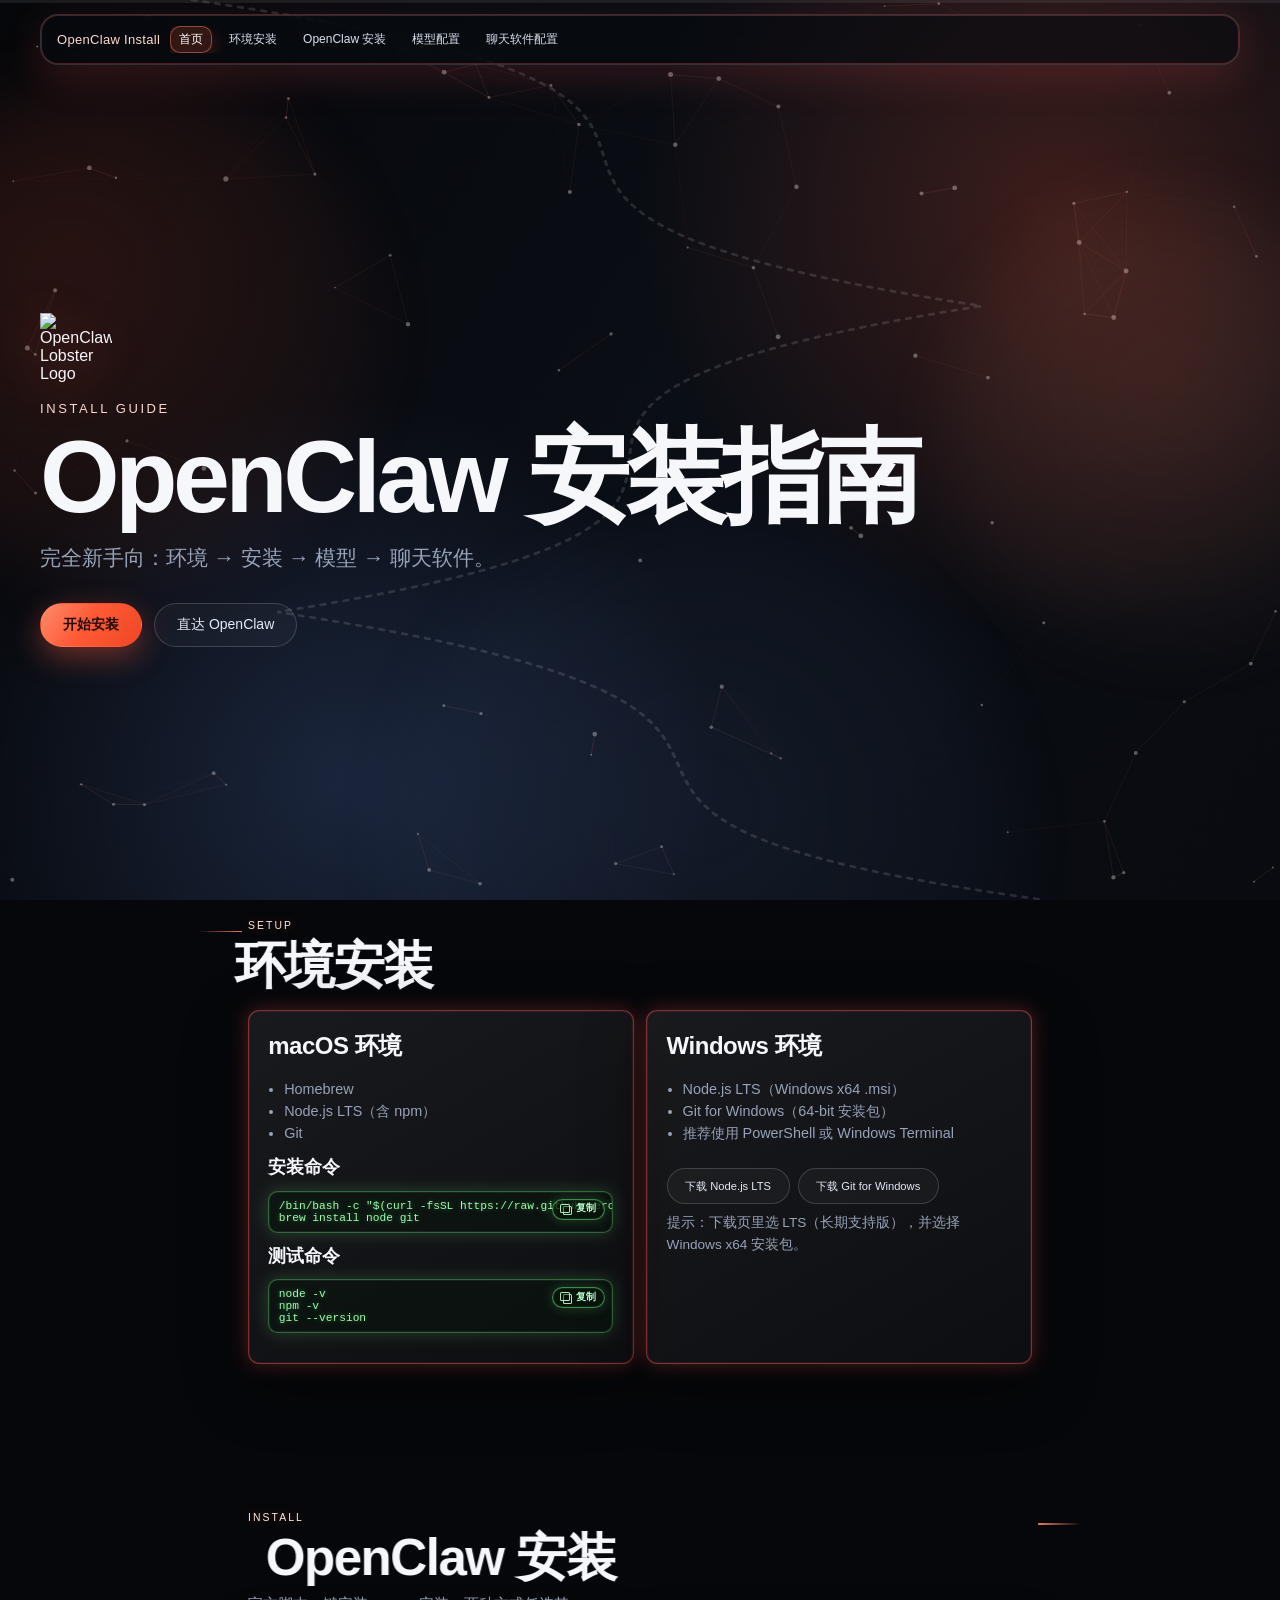
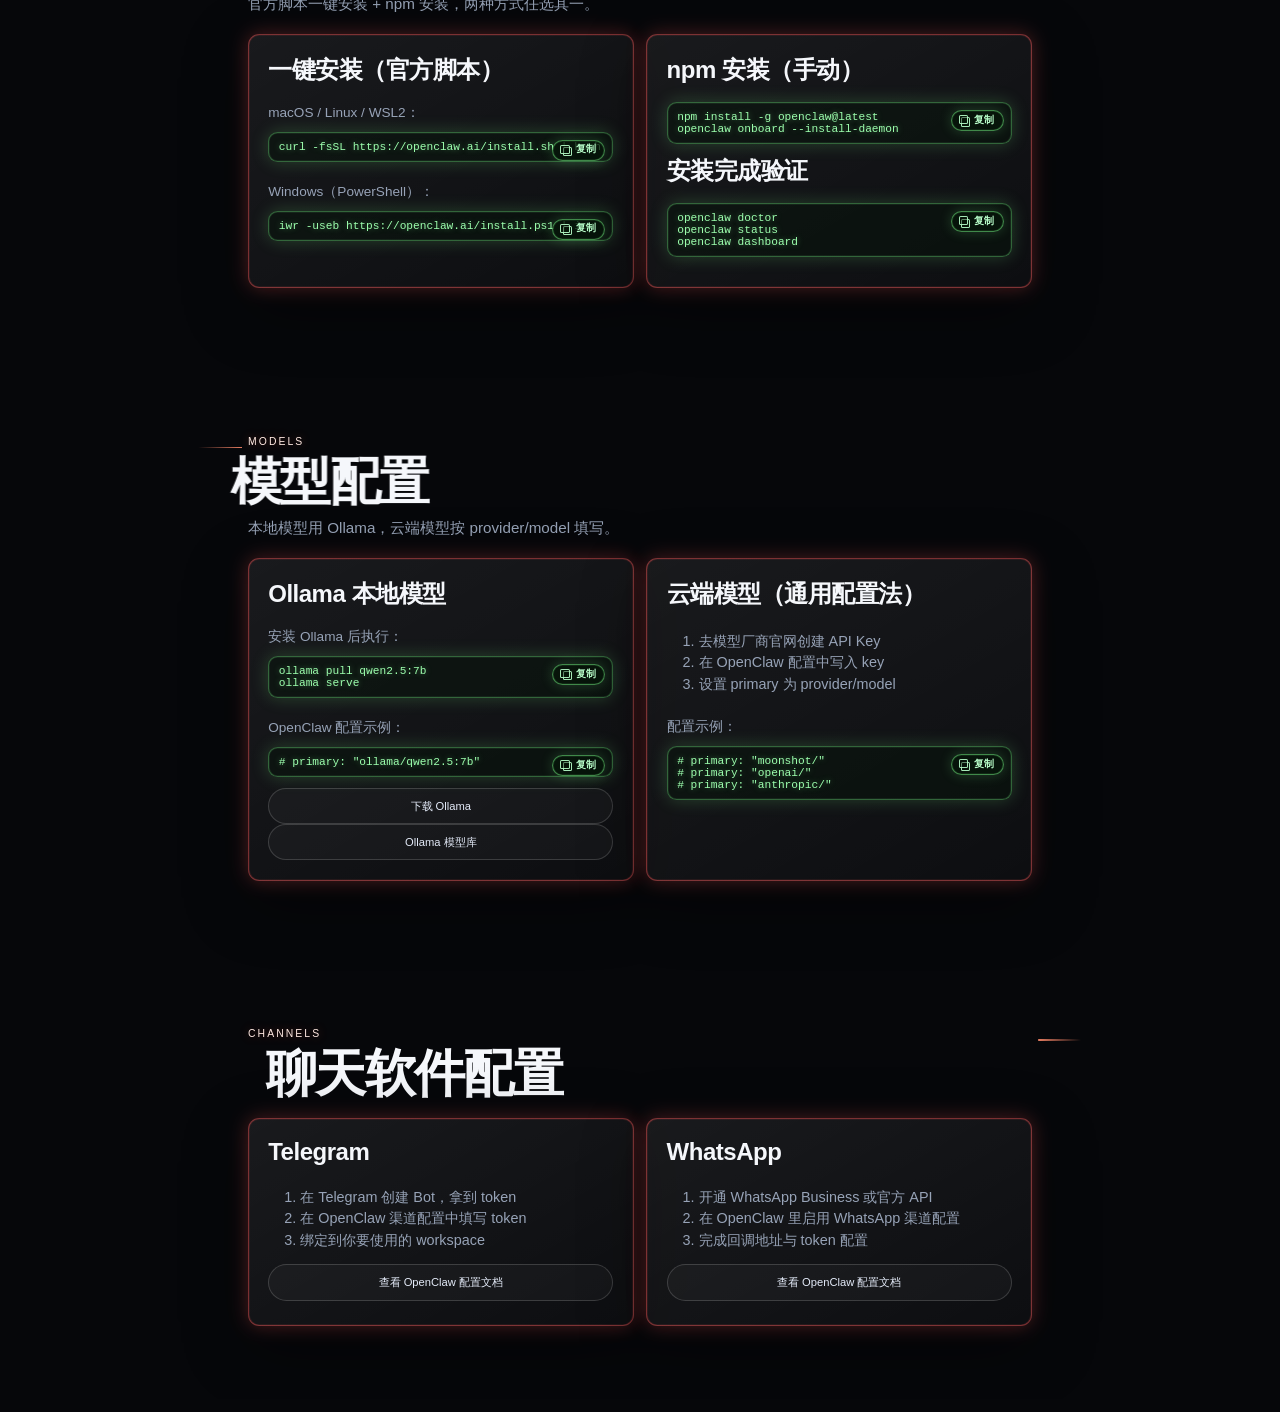
==== commit 72bb1f2c: "feat: add beginner install flow with copy buttons" ====
--- a/index.html
+++ b/index.html
@@ -4,7 +4,7 @@
   <meta charset="UTF-8" />
   <meta name="viewport" content="width=device-width, initial-scale=1" />
   <title>OpenClaw 安装指南</title>
-  <meta name="description" content="OpenClaw 安装与配置：环境准备、OpenClaw 安装、本地模型与付费模型、TG/WA 配置" />
+  <meta name="description" content="OpenClaw 安装与配置：环境准备、安装命令、模型配置、TG/WA 配置" />
   <link rel="stylesheet" href="./styles.css" />
 </head>
 <body>
@@ -28,11 +28,10 @@
     <div class="logo">OpenClaw Install</div>
     <nav>
       <a href="#hero">首页</a>
-      <a href="#setup">安装环境</a>
-      <a href="#openclaw">安装 OpenClaw</a>
-      <a href="#ollama">Ollama 本地模型</a>
-      <a href="#kimi25">Kimi 2.5 付费模型</a>
-      <a href="#channels-setup">TG/WA 配置</a>
+      <a href="#setup">环境安装</a>
+      <a href="#install">OpenClaw 安装</a>
+      <a href="#models">模型配置</a>
+      <a href="#channels">聊天软件配置</a>
     </nav>
   </header>
 
@@ -41,121 +40,157 @@
       <img class="hero-logo reveal" src="https://mintcdn.com/clawdhub/A8OxQpxR3DcyCCHY/assets/pixel-lobster.svg?fit=max&auto=format&n=A8OxQpxR3DcyCCHY&q=85&s=7d28d01258a677dc2c3e3ad383948e91" alt="OpenClaw Lobster Logo" />
       <p class="eyebrow reveal">INSTALL GUIDE</p>
       <h1 class="reveal">OpenClaw 安装指南</h1>
-      <p class="lead reveal">本站只保留安装与配置步骤：环境准备 → OpenClaw → 模型 → TG/WA。</p>
+      <p class="lead reveal">完全新手向：环境 → 安装 → 模型 → 聊天软件。</p>
       <div class="cta reveal">
         <a href="#setup" class="btn primary">开始安装</a>
-        <a href="#openclaw" class="btn ghost">直达 OpenClaw</a>
+        <a href="#install" class="btn ghost">直达 OpenClaw</a>
       </div>
     </section>
 
     <section class="panel-block lobster" id="setup">
       <div class="panel-title reveal">
         <p class="eyebrow">SETUP</p>
-        <h2>先装环境，再跑命令</h2>
+        <h2>环境安装</h2>
       </div>
       <div class="cards two">
         <article class="card reveal tilt">
           <h3>macOS 环境</h3>
           <ul>
             <li>Homebrew</li>
-            <li>Node.js（建议 LTS，含 npm）</li>
+            <li>Node.js LTS（含 npm）</li>
             <li>Git</li>
           </ul>
           <h4>安装命令</h4>
+          <div class="code-wrap">
 <pre><code>/bin/bash -c "$(curl -fsSL https://raw.githubusercontent.com/Homebrew/install/HEAD/install.sh)"
-brew install node git
-</code></pre>
+brew install node git</code></pre>
+            <button class="copy-btn" type="button" aria-label="复制命令">
+              <span class="copy-icon" aria-hidden="true"></span><span class="copy-label">复制</span>
+            </button>
+          </div>
           <h4>测试命令</h4>
+          <div class="code-wrap">
 <pre><code>node -v
 npm -v
 git --version</code></pre>
+            <button class="copy-btn" type="button" aria-label="复制命令">
+              <span class="copy-icon" aria-hidden="true"></span><span class="copy-label">复制</span>
+            </button>
+          </div>
         </article>
         <article class="card reveal tilt">
           <h3>Windows 环境</h3>
           <ul>
-            <li>手动安装 Node.js LTS（官方安装包）</li>
-            <li>手动安装 Git for Windows</li>
-            <li>建议使用 PowerShell 或 Windows Terminal</li>
-            <li>推荐可用版本：Node v22.x / npm v10.x / Git 2.50.x 左右</li>
+            <li>Node.js LTS（Windows x64 .msi）</li>
+            <li>Git for Windows（64-bit 安装包）</li>
+            <li>推荐使用 PowerShell 或 Windows Terminal</li>
           </ul>
           <div class="jump-row">
-            <a class="btn ghost" href="https://nodejs.org/en/download" target="_blank" rel="noopener noreferrer">Node.js LTS 下载</a>
-            <a class="btn ghost" href="https://git-scm.com/download/win" target="_blank" rel="noopener noreferrer">Git for Windows 下载</a>
-          </div>
-        </article>
-      </div>
-    </section>
-
-    <section class="panel-block lobster" id="openclaw">
-      <div class="panel-title reveal">
-        <p class="eyebrow">OPENCLAW</p>
-        <h2>安装 OpenClaw</h2>
-        <p class="lead-mini">环境准备好之后再安装 OpenClaw CLI。</p>
-      </div>
-      <div class="cards two">
-        <article class="card reveal">
-          <h3>安装命令</h3>
-<pre><code>npm install -g openclaw</code></pre>
-          <h3>验证命令</h3>
-<pre><code>openclaw --help</code></pre>
-        </article>
-        <article class="card reveal">
-          <h3>官方安装文档</h3>
-          <p class="card-desc">遇到版本或平台差异时，以官方说明为准。</p>
-          <a class="btn quick-install-btn" href="https://docs.openclaw.ai/install" target="_blank" rel="noopener noreferrer">打开安装文档</a>
-        </article>
-      </div>
-    </section>
-
-    <section class="panel-block lobster" id="ollama">
-      <div class="panel-title reveal">
-        <p class="eyebrow">OLLAMA</p>
-        <h2 id="ollama-title-trigger">零成本跑通：Ollama 本地模型</h2>
-        <p class="lead-mini"><a class="btn ghost" href="https://ollama.com/download" target="_blank" rel="noopener noreferrer">点击安装 Ollama</a></p>
-      </div>
-      <div class="cards two">
-        <article class="card reveal">
-          <h3>下载与启动</h3>
+            <a class="btn ghost" href="https://nodejs.org/en/download" target="_blank" rel="noopener noreferrer">下载 Node.js LTS</a>
+            <a class="btn ghost" href="https://git-scm.com/download/win" target="_blank" rel="noopener noreferrer">下载 Git for Windows</a>
+          </div>
+          <p class="card-desc">提示：下载页里选 LTS（长期支持版），并选择 Windows x64 安装包。</p>
+        </article>
+      </div>
+    </section>
+
+    <section class="panel-block lobster" id="install">
+      <div class="panel-title reveal">
+        <p class="eyebrow">INSTALL</p>
+        <h2>OpenClaw 安装</h2>
+        <p class="lead-mini">官方脚本一键安装 + npm 安装，两种方式任选其一。</p>
+      </div>
+      <div class="cards two">
+        <article class="card reveal">
+          <h3>一键安装（官方脚本）</h3>
+          <p class="card-desc">macOS / Linux / WSL2：</p>
+          <div class="code-wrap">
+<pre><code>curl -fsSL https://openclaw.ai/install.sh | bash</code></pre>
+            <button class="copy-btn" type="button" aria-label="复制命令">
+              <span class="copy-icon" aria-hidden="true"></span><span class="copy-label">复制</span>
+            </button>
+          </div>
+          <p class="card-desc">Windows（PowerShell）：</p>
+          <div class="code-wrap">
+<pre><code>iwr -useb https://openclaw.ai/install.ps1 | iex</code></pre>
+            <button class="copy-btn" type="button" aria-label="复制命令">
+              <span class="copy-icon" aria-hidden="true"></span><span class="copy-label">复制</span>
+            </button>
+          </div>
+        </article>
+        <article class="card reveal">
+          <h3>npm 安装（手动）</h3>
+          <div class="code-wrap">
+<pre><code>npm install -g openclaw@latest
+openclaw onboard --install-daemon</code></pre>
+            <button class="copy-btn" type="button" aria-label="复制命令">
+              <span class="copy-icon" aria-hidden="true"></span><span class="copy-label">复制</span>
+            </button>
+          </div>
+          <h3>安装完成验证</h3>
+          <div class="code-wrap">
+<pre><code>openclaw doctor
+openclaw status
+openclaw dashboard</code></pre>
+            <button class="copy-btn" type="button" aria-label="复制命令">
+              <span class="copy-icon" aria-hidden="true"></span><span class="copy-label">复制</span>
+            </button>
+          </div>
+        </article>
+      </div>
+    </section>
+
+    <section class="panel-block lobster" id="models">
+      <div class="panel-title reveal">
+        <p class="eyebrow">MODELS</p>
+        <h2>模型配置</h2>
+        <p class="lead-mini">本地模型用 Ollama，云端模型按 provider/model 填写。</p>
+      </div>
+      <div class="cards two">
+        <article class="card reveal">
+          <h3>Ollama 本地模型</h3>
+          <p class="card-desc">安装 Ollama 后执行：</p>
+          <div class="code-wrap">
 <pre><code>ollama pull qwen2.5:7b
 ollama serve</code></pre>
-          <p class="card-desc">建议：首次用 7B 模型，速度快、资源占用小。</p>
-        </article>
-        <article class="card reveal">
-          <h3>OpenClaw 模型配置</h3>
-<pre><code># OpenClaw 模型配置
-# primary: "ollama/qwen2.5:7b"</code></pre>
+            <button class="copy-btn" type="button" aria-label="复制命令">
+              <span class="copy-icon" aria-hidden="true"></span><span class="copy-label">复制</span>
+            </button>
+          </div>
+          <p class="card-desc">OpenClaw 配置示例：</p>
+          <div class="code-wrap">
+<pre><code># primary: "ollama/qwen2.5:7b"</code></pre>
+            <button class="copy-btn" type="button" aria-label="复制命令">
+              <span class="copy-icon" aria-hidden="true"></span><span class="copy-label">复制</span>
+            </button>
+          </div>
+          <a class="btn ghost" href="https://ollama.com/download" target="_blank" rel="noopener noreferrer">下载 Ollama</a>
           <a class="btn ghost" href="https://ollama.com/library" target="_blank" rel="noopener noreferrer">Ollama 模型库</a>
         </article>
-      </div>
-    </section>
-
-    <section class="panel-block lobster" id="kimi25">
-      <div class="panel-title reveal">
-        <p class="eyebrow">KIMI 2.5</p>
-        <h2>付费模型：Kimi 2.5</h2>
-        <p class="lead-mini">适合已跑通流程、需要稳定效果的场景。</p>
-      </div>
-      <div class="cards two">
-        <article class="card reveal" id="moonshot-config-card" role="button" aria-label="打开 Moonshot 控制台">
-          <h3>配置步骤</h3>
+        <article class="card reveal">
+          <h3>云端模型（通用配置法）</h3>
           <ol>
-            <li>注册 Moonshot 账号</li>
-            <li>充值并获取 API Key</li>
-            <li>在 OpenClaw 配置中填 key</li>
+            <li>去模型厂商官网创建 API Key</li>
+            <li>在 OpenClaw 配置中写入 key</li>
+            <li>设置 primary 为 provider/model</li>
           </ol>
-          <p class="card-desc">点击卡片可打开 Moonshot 控制台。</p>
-        </article>
-        <article class="card reveal">
-          <h3>模型配置示例</h3>
-<pre><code># primary: "moonshot/<kimi-2.5-model-id>"</code></pre>
-        </article>
-      </div>
-    </section>
-
-    <section class="panel-block lobster" id="channels-setup">
-      <div class="panel-title reveal">
-        <p class="eyebrow">CHANNEL SETUP</p>
-        <h2>配置聊天软件入口（TG / WhatsApp）</h2>
+          <p class="card-desc">配置示例：</p>
+          <div class="code-wrap">
+<pre><code># primary: "moonshot/<kimi-2.5-model-id>"
+# primary: "openai/<model-id>"
+# primary: "anthropic/<model-id>"</code></pre>
+            <button class="copy-btn" type="button" aria-label="复制命令">
+              <span class="copy-icon" aria-hidden="true"></span><span class="copy-label">复制</span>
+            </button>
+          </div>
+        </article>
+      </div>
+    </section>
+
+    <section class="panel-block lobster" id="channels">
+      <div class="panel-title reveal">
+        <p class="eyebrow">CHANNELS</p>
+        <h2>聊天软件配置</h2>
       </div>
       <div class="cards two">
         <article class="card reveal">
--- a/styles.css
+++ b/styles.css
@@ -334,6 +334,75 @@
   font-size: 24px;
   letter-spacing: -.01em;
   text-shadow: 0 0 10px rgba(125,255,139,.28);
+}
+
+.code-wrap {
+  position: relative;
+  margin: 10px 0 14px;
+}
+
+.code-wrap pre {
+  margin: 0;
+}
+
+.copy-btn {
+  position: absolute;
+  top: 10px;
+  right: 10px;
+  display: inline-flex;
+  align-items: center;
+  gap: 6px;
+  padding: 6px 10px;
+  border-radius: 999px;
+  border: 1px solid rgba(125,255,139,.5);
+  background: rgba(7, 22, 10, 0.78);
+  color: #b9ffcb;
+  font: 600 12px/1 "SF Mono", Menlo, Monaco, Consolas, monospace;
+  letter-spacing: .04em;
+  cursor: pointer;
+  box-shadow: inset 0 0 0 1px rgba(125,255,139,.12), 0 0 16px rgba(125,255,139,.2);
+  transition: transform .15s ease, box-shadow .2s ease, color .2s ease, border-color .2s ease;
+}
+
+.copy-btn:hover {
+  transform: translateY(-1px);
+  color: #d7ffe3;
+  border-color: rgba(125,255,139,.75);
+  box-shadow: inset 0 0 0 1px rgba(125,255,139,.18), 0 0 20px rgba(125,255,139,.3);
+}
+
+.copy-btn.copied {
+  color: #0d1a10;
+  background: linear-gradient(125deg, #7dff8b, #b0ffc0);
+  border-color: transparent;
+  box-shadow: 0 10px 24px rgba(125,255,139,.4);
+}
+
+.copy-icon {
+  width: 12px;
+  height: 12px;
+  position: relative;
+}
+
+.copy-icon::before,
+.copy-icon::after {
+  content: "";
+  position: absolute;
+  width: 9px;
+  height: 9px;
+  border: 1px solid rgba(185,255,203,.9);
+  border-radius: 2px;
+  background: rgba(7, 22, 10, 0.45);
+}
+
+.copy-icon::before {
+  top: 2px;
+  left: 2px;
+}
+
+.copy-icon::after {
+  top: -1px;
+  left: -1px;
 }
 .btn {
   display: inline-flex; align-items: center; justify-content: center; text-decoration: none;
